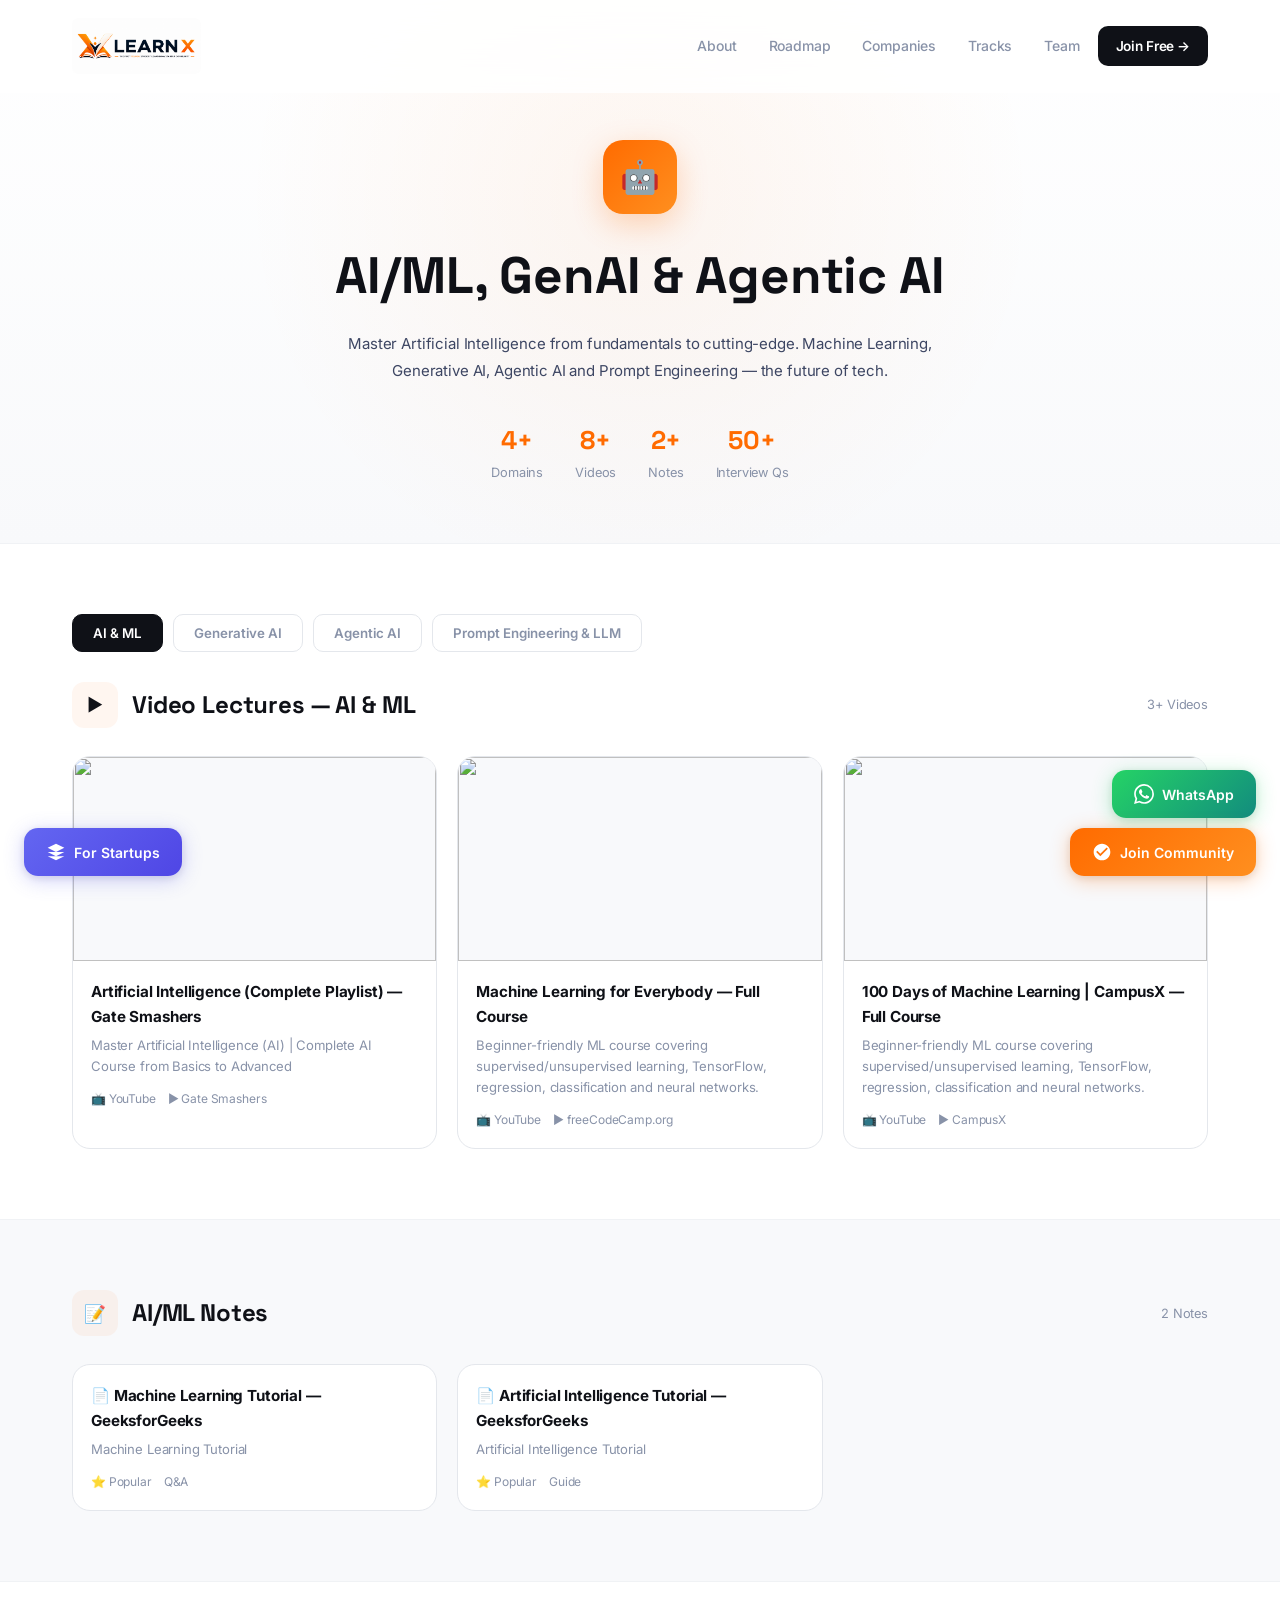
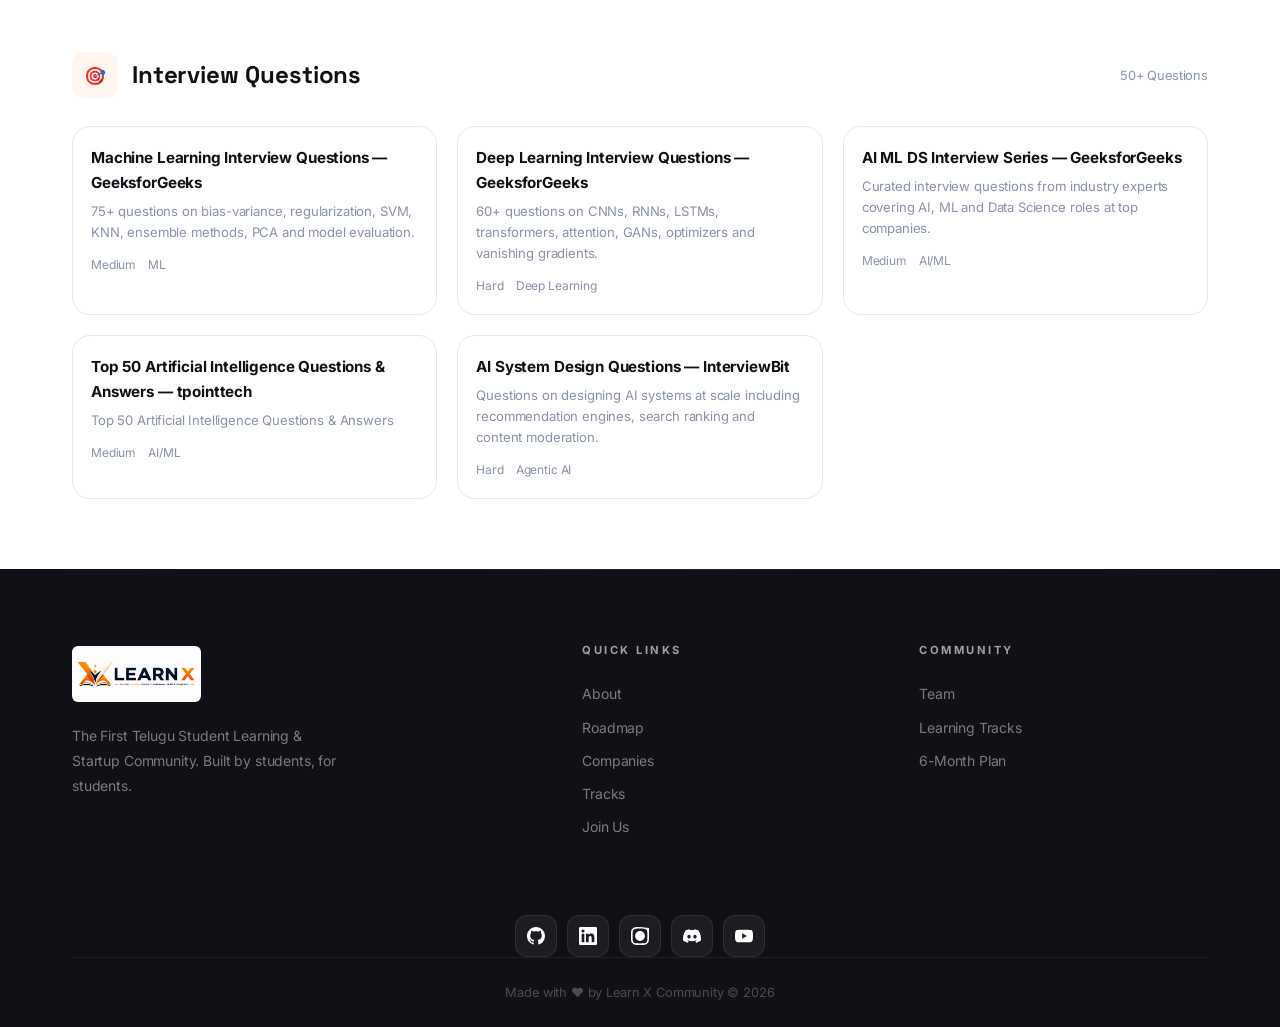
==== AI_ML_GenAI.html @ a205e66c "Initial Commit" ====
﻿<!DOCTYPE html>
<html lang="en">
<head>
<meta charset="UTF-8">
<meta name="viewport" content="width=device-width, initial-scale=1.0">
<title>AI/ML, GenAI & Agentic AI — Learn X Community</title>
<link rel="icon" type="image/png" href="images/LOGO_1.png">
<link rel="apple-touch-icon" href="images/LOGO_1.png">

<link rel="preconnect" href="https://fonts.googleapis.com">
<link rel="preconnect" href="https://fonts.gstatic.com" crossorigin>
<link href="https://fonts.googleapis.com/css2?family=Space+Grotesk:wght@400;500;600;700;800&family=Inter:wght@300;400;500;600;700;800&display=swap" rel="stylesheet">
<link rel="stylesheet" href="style.css">

<style>

.track-hero{
    padding:140px 32px 60px;
    text-align:center;
    position:relative;
    overflow:hidden;
    background:linear-gradient(180deg,var(--bg),var(--bg2));
}

.track-hero::before{
    content:'';
    position:absolute;
    top:-200px;
    left:50%;
    transform:translateX(-50%);
    width:800px;
    height:800px;
    background:radial-gradient(circle,rgba(255,107,0,.06),transparent 70%);
    border-radius:50%;
}

.track-hero-content{
    position:relative;
    z-index:2;
    max-width:850px;
    margin:auto;
}

.track-icon{
    width:74px;
    height:74px;
    border-radius:20px;
    display:grid;
    place-items:center;
    font-size:2rem;
    margin:auto;
    background:var(--g);
    box-shadow:0 10px 30px rgba(255,107,0,.25);
}

.track-hero h1{
    margin:20px 0 12px;
    font-size:clamp(2.2rem,4vw,3.2rem);
    font-family:'Space Grotesk',sans-serif;
    font-weight:800;
}

.track-hero p{
    color:var(--t2);
    max-width:620px;
    margin:auto;
    line-height:1.8;
}

.track-stats{
    display:flex;
    justify-content:center;
    flex-wrap:wrap;
    gap:32px;
    margin-top:35px;
}

.track-stat{text-align:center;}

.track-stat-num{
    font-size:1.6rem;
    font-weight:800;
    color:var(--p);
    font-family:'Space Grotesk';
}

.track-stat-label{
    font-size:.8rem;
    color:var(--t3);
}

.track-section{
    padding:70px 0;
    border-top:1px solid var(--brd2);
}

.track-section-alt{
    background:var(--bg2);
}

.track-section-header{
    display:flex;
    align-items:center;
    gap:14px;
    margin-bottom:28px;
}

.track-section-icon{
    width:46px;
    height:46px;
    display:grid;
    place-items:center;
    border-radius:12px;
    background:var(--pa);
    font-size:1.1rem;
}

.track-section-header h2{
    font-size:1.5rem;
    font-family:'Space Grotesk';
    font-weight:700;
}

.track-section-header span{
    margin-left:auto;
    color:var(--t3);
    font-size:.8rem;
}

.subtopic-tabs{
    display:flex;
    gap:10px;
    margin-bottom:30px;
    flex-wrap:wrap;
}

.subtopic-tab{
    padding:10px 20px;
    border-radius:10px;
    border:1px solid var(--brd);
    background:var(--bg);
    color:var(--t3);
    cursor:pointer;
    transition:.3s;
    font-weight:600;
}

.subtopic-tab:hover,
.subtopic-tab.active{
    background:var(--t);
    color:#fff;
    border-color:var(--t);
}

.video-grid,
.notes-list,
.interview-grid{
    display:grid;
    grid-template-columns:repeat(3,1fr);
    gap:20px;
}

.video-card{
    background:var(--bg);
    border:1px solid var(--brd);
    border-radius:18px;
    overflow:hidden;
    transition:.35s;
    text-decoration:none;
    color:inherit;
}

.video-card:hover{
    transform:translateY(-6px);
    box-shadow:var(--sh4);
    border-color:var(--pa2);
}

.video-thumb{
    aspect-ratio:16/9;
    overflow:hidden;
    background:var(--bg2);
}

.video-thumb img{
    width:100%;
    height:100%;
    object-fit:cover;
    transition:.35s;
}

.video-card:hover img{
    transform:scale(1.06);
}

.video-info{
    padding:18px;
}

.video-info h4{
    font-size:.95rem;
    margin-bottom:6px;
}

.video-info p{
    font-size:.82rem;
    color:var(--t3);
    line-height:1.6;
}

.video-meta{
    display:flex;
    gap:12px;
    margin-top:12px;
    font-size:.75rem;
    color:var(--t3);
}

@media(max-width:900px){

.video-grid,
.notes-list,
.interview-grid{
    grid-template-columns:repeat(2,1fr);
}

}

@media(max-width:600px){

.video-grid,
.notes-list,
.interview-grid{
    grid-template-columns:1fr;
}

.track-hero{
    padding:120px 20px 50px;
}

}

</style>

</head>

<body>

<nav class="nav" id="nav">

<div class="nav-inner">

<a href="index.html" class="logo">
<img src="images/Logo.png"
alt="Learn X Community"
style="height:56px;width:auto;max-width:200px;object-fit:contain;border-radius:6px">
</a>

<div class="nav-links" id="nl">
<a href="index.html#about">About</a>
<a href="index.html#roadmap">Roadmap</a>
<a href="index.html#companies">Companies</a>
<a href="index.html#tracks">Tracks</a>
<a href="index.html#team">Team</a>
<a href="index.html#join" class="cta">Join Free →</a>
</div>

<button class="nav-btn" id="nb">☰</button>

</div>

<div class="prog" id="prog"></div>

</nav>

<section class="track-hero">

<div class="track-hero-content">

<div class="track-icon">🤖</div>

<h1>AI/ML, GenAI & Agentic AI</h1>

<p>
Master Artificial Intelligence from fundamentals to cutting-edge.
Machine Learning, Generative AI, Agentic AI and Prompt Engineering —
the future of tech.
</p>

<div class="track-stats">

<div class="track-stat">
<div class="track-stat-num">4+</div>
<div class="track-stat-label">Domains</div>
</div>

<div class="track-stat">
<div class="track-stat-num">8+</div>
<div class="track-stat-label">Videos</div>
</div>

<div class="track-stat">
<div class="track-stat-num" id="notes-count">2+</div>
<div class="track-stat-label">Notes</div>
</div>

<div class="track-stat">
<div class="track-stat-num" id="interview-count">50+</div>
<div class="track-stat-label">Interview Qs</div>
</div>

</div>

</div>

</section>

<section class="track-section">

<div class="wrap">

<div class="subtopic-tabs">
<button class="subtopic-tab active" onclick="switchTab(this,'ml')">AI & ML</button>
<button class="subtopic-tab" onclick="switchTab(this,'genai')">Generative AI</button>
<button class="subtopic-tab" onclick="switchTab(this,'agentic')">Agentic AI</button>
<button class="subtopic-tab" onclick="switchTab(this,'prompt')">Prompt Engineering & LLM</button>
</div>

<!-- ML -->

<div id="ml" class="tab-content">

<div class="track-section-header">
<div class="track-section-icon">▶</div>
<h2>Video Lectures — AI & ML</h2>
<span>3+ Videos</span>
</div>

<div class="video-grid">

<a href="https://youtube.com/playlist?list=PLxCzCOWd7aiHGhOHV-nwb0HR5US5GFKFI&si=_7DGxoT1Xcc_cFgO"
target="_blank"
class="video-card">

<div class="video-thumb">
<img src="https://i.ytimg.com/vi/uB3i-qV6VdM/hqdefault.jpg?sqp=-oaymwEXCNACELwBSFryq4qpAwkIARUAAIhCGAE=&rs=AOn4CLCLN8GPAO-Ks0snXt6jCmTAeuDcIg">
</div>

<div class="video-info">
<h4>
Artificial Intelligence (Complete Playlist) — Gate Smashers</h4>
<p>Master Artificial Intelligence (AI) | Complete AI Course from Basics to Advanced</p>

<div class="video-meta">
<span>📺 YouTube</span>
<span>▶ Gate Smashers </span>
</div>

</div>

</a>

<a href="https://www.youtube.com/watch?v=i_LwzRVP7bg"
target="_blank"
class="video-card">

<div class="video-thumb">
<img src="https://i.ytimg.com/vi/i_LwzRVP7bg/maxresdefault.jpg">
</div>

<div class="video-info">
<h4>Machine Learning for Everybody — Full Course</h4>
<p>Beginner-friendly ML course covering supervised/unsupervised learning, TensorFlow, regression, classification and neural networks.</p>

<div class="video-meta">
<span>📺 YouTube</span>
<span>▶ freeCodeCamp.org</span>
</div>

</div>

</a>

<a href="https://youtube.com/playlist?list=PLKnIA16_Rmvbr7zKYQuBfsVkjoLcJgxHH&si=TGzPODFU7Ls_rVMY"
target="_blank"
class="video-card">

<div class="video-thumb">
<img src="https://i.ytimg.com/vi/ZftI2fEz0Fw/hqdefault.jpg?sqp=-oaymwEXCNACELwBSFryq4qpAwkIARUAAIhCGAE=&rs=AOn4CLBDpobQpV3MhuBNr68iMB1yaRrqIA">
</div>

<div class="video-info">
<h4>
100 Days of Machine Learning | CampusX — Full Course</h4>
<p>Beginner-friendly ML course covering supervised/unsupervised learning, TensorFlow, regression, classification and neural networks.</p>

<div class="video-meta">
<span>📺 YouTube</span>
<span>▶ CampusX</span>
</div>

</div>

</a>

</div>

</div>

<!-- GENAI -->

<div id="genai" class="tab-content" style="display:none;">

<div class="track-section-header">
<div class="track-section-icon">▶</div>
<h2>Video Lectures — Generative AI</h2>
<span>2 Videos</span>
</div>

<div class="video-grid">

<a href="https://www.youtube.com/watch?v=mEsleV16qdo"
target="_blank"
class="video-card">

<div class="video-thumb">
<img src="https://i.ytimg.com/vi/mEsleV16qdo/maxresdefault.jpg">
</div>

<div class="video-info">
<h4>Generative AI Full Course — Gemini, OpenAI, Llama, LangChain & More</h4>
<p>Comprehensive GenAI course covering LLMs, OpenAI API, RAG, vector databases, LangChain, Pinecone and fine-tuning.</p>

<div class="video-meta">
<span>📺 YouTube</span>
<span>▶ freeCodeCamp.org</span>
</div>

</div>

</a>


</div>

</div>

<!-- AGENTIC -->

<div id="agentic" class="tab-content" style="display:none;">

<div class="track-section-header">
<div class="track-section-icon">▶</div>
<h2>Video Lectures — Agentic AI</h2>
<span>2 Videos</span>
</div>

<div class="video-grid">

<a href="https://youtu.be/rV3HJ4LEZ7k?si=ST-64ha6sDfvLWaj"
target="_blank"
class="video-card">

<div class="video-thumb">
<img src="https://i.ytimg.com/vi/rV3HJ4LEZ7k/maxresdefault.jpg">
</div>

<div class="video-info">
<h4>
Complete Agentic AI Course In 10 Hours- Langchain, Langgraph, RAG,Vectorless RAG, Guardrails,Evals</h4>
<p>
Complete Agentic AI Course In 10 Hours- Langchain, Langgraph, RAG,Vectorless RAG, Guardrails,Evals</p>

<div class="video-meta">
<span>📺 YouTube</span>
<span>▶ Krish Naik
</span>
</div>

</div>

</a>


</div>

</div>

<!-- PROMPT -->

<div id="prompt" class="tab-content" style="display:none;">

<div class="track-section-header">
<div class="track-section-icon">▶</div>
<h2>Video Lectures — Prompt Engineering & LLM</h2>
<span>2 Videos</span>
</div>

<div class="video-grid">

<a href="https://youtu.be/YhRfgYH_AoU?si=lNWnS1tyqGS67P3z"
target="_blank"
class="video-card">

<div class="video-thumb">
<img src="https://i.ytimg.com/vi/YhRfgYH_AoU/maxresdefault.jpg">
</div>

<div class="video-info">
<h4>
Prompt Engineering Full Course | From Beginner to Pro</h4>
<p>Master zero-shot, few-shot, chain-of-thought, role prompting and advanced techniques for better LLM outputs.</p>

<div class="video-meta">
<span>📺 YouTube</span>
<span>▶ The iScale</span>
</div>

</div>

</a>

<a href="https://youtube.com/playlist?list=PLoROMvodv4rObv1FMizXqumgVVdzX4_05&si=8BjgD39izT2VTvPG"
class="video-card"
target="_blank">

<div class="video-thumb">
<img src="https://i.ytimg.com/vi/oyLUvz9nR6E/hqdefault.jpg?sqp=-oaymwEXCNACELwBSFryq4qpAwkIARUAAIhCGAE=&rs=AOn4CLARWx15BWKOt_yv3KWLrNXw3ZYlTg">
</div>

<div class="video-info">
<h4>Large Language Models (LLMs) —  Stanford Online</h4>
<p>Explore the cutting-edge realm of Large Language Models (LLMs) with this expertly curated YouTube playlist</p>

<div class="video-meta">
<span>📄 Guide</span>
<span> Stanford Online</span>
</div>

</div>

</a>

</div>

</div>

</div>

</section>

<!-- NOTES -->

<section class="track-section track-section-alt">

<div class="wrap">

<div class="track-section-header">
<div class="track-section-icon">📝</div>
<h2>AI/ML Notes</h2>
<span id="notes-count-header">2 Notes</span>
</div>

<div id="notes-ml" class="notes-tab-content">

<div class="notes-list">

<a href="https://www.geeksforgeeks.org/machine-learning/machine-learning/"
class="video-card"
target="_blank">

<div class="video-info">

<h4>📄 Machine Learning Tutorial — GeeksforGeeks</h4>

<p>
Machine Learning Tutorial
</p>

<div class="video-meta">
<span>⭐ Popular</span>
<span>Q&A</span>
</div>

</div>

</a>

<a href="https://www.geeksforgeeks.org/artificial-intelligence/artificial-intelligence/"
class="video-card"
target="_blank">

<div class="video-info">

<h4>📄 Artificial Intelligence Tutorial — GeeksforGeeks</h4>

<p>
Artificial Intelligence Tutorial
</p>

<div class="video-meta">
<span>⭐ Popular</span>
<span>Guide</span>
</div>

</div>

</a>

</div>

</div>

<div id="notes-genai" class="notes-tab-content" style="display:none;">

<div class="notes-list">

<a href="https://www.geeksforgeeks.org/artificial-intelligence/generative-ai-interview-question-with-answer/"
class="video-card"
target="_blank">

<div class="video-info">

<h4>📄 Generative AI & LLM Interview Questions — GeeksforGeeks</h4>

<p>
45+ questions covering transformers, RAG, embeddings, fine-tuning, LoRA, RLHF, hallucinations and prompt injection.
</p>

<div class="video-meta">
<span>⭐ Popular</span>
<span>Q&A</span>
</div>

</div>

</a>

<a href="https://www.geeksforgeeks.org/artificial-intelligence/generative-ai-tutorial/"
class="video-card"
target="_blank">

<div class="video-info">

<h4>📄 Generative AI Tutorial — GeeksforGeeks</h4>

<p>
Deep dive into BERT, GPT, attention mechanisms, tokenization, embeddings and positional encoding.
</p>

<div class="video-meta">
<span>⭐ Popular</span>
<span>Tutorial</span>
</div>

</div>

</a>

</div>

</div>

<div id="notes-agentic" class="notes-tab-content" style="display:none;">

<div class="notes-list">

<a href="https://www.geeksforgeeks.org/artificial-intelligence/agentic-ai-architecture/"
class="video-card"
target="_blank">

<div class="video-info">

<h4>📄 Agentic AI Architecture — GeeksforGeeks</h4>

<p>
Complete guide covering agent types, perception-action loops, planning, memory, tool use and multi-agent systems.
</p>

<div class="video-meta">
<span>⭐ Popular</span>
<span>Guide</span>
</div>

</div>

</a>

<a href="https://www.geeksforgeeks.org/artificial-intelligence/agentic-ai-tutorial/"
class="video-card"
target="_blank">

<div class="video-info">

<h4>📄 Agentic AI Tutorial — GeeksforGeeks</h4>

<p>
Clear comparison of traditional AI, generative models and autonomous agent systems with real-world examples.
</p>

<div class="video-meta">
<span>⭐ Popular</span>
<span>Guide</span>
</div>

</div>

</a>

</div>

</div>

<div id="notes-prompt" class="notes-tab-content" style="display:none;">

<div class="notes-list">

<a href="https://www.geeksforgeeks.org/artificial-intelligence/ai-prompt-engineering/"
class="video-card"
target="_blank">

<div class="video-info">

<h4>📄 Prompt Engineering Techniques — GeeksforGeeks</h4>

<p>
Comprehensive reference: zero-shot, few-shot, chain-of-thought, ReAct, self-consistency and structured prompting.
</p>

<div class="video-meta">
<span>⭐ Popular</span>
<span>Guide</span>
</div>

</div>

</a>

<a href="https://www.geeksforgeeks.org/blogs/what-is-prompt-engineering-the-ai-revolution/"
class="video-card"
target="_blank">

<div class="video-info">

<h4>📄 What is Prompt Engineering - Meaning, Working, Techniques — GeeksforGeeks</h4>

<p>
What is Prompt Engineering - Meaning, Working, Techniques
</p>

<div class="video-meta">
<span>⭐ Popular</span>
<span>Guide</span>
</div>

</div>

</a>

<a href="https://www.geeksforgeeks.org/deep-learning/large-language-model-llm-tutorial/"
class="video-card"
target="_blank">

<div class="video-info">

<h4>📄 Large Language Model (LLM) Tutorial — GeeksforGeeks</h4>

<p>
Large Language Model (LLM) Tutorial
</p>

<div class="video-meta">
<span>⭐ Popular</span>
<span>Guide</span>
</div>

</div>

</a>

<a href="https://www.geeksforgeeks.org/artificial-intelligence/large-language-model-llm/"
class="video-card"
target="_blank">

<div class="video-info">

<h4>📄 Large Language Model (LLM) — GeeksforGeeks</h4>

<p>
Large Language Model (LLM)
</p>

<div class="video-meta">
<span>⭐ Popular</span>
<span>Guide</span>
</div>

</div>

</a>


</div>

</div>

</div>

</section>

<!-- INTERVIEW QUESTIONS -->

<section class="track-section">

<div class="wrap">

<div class="track-section-header">

<div class="track-section-icon">🎯</div>

<h2>Interview Questions</h2>

<span id="interview-count-header">50+ Questions</span>

</div>

<div id="interview-ml" class="interview-tab-content">

<div class="interview-grid">

<a href="https://www.geeksforgeeks.org/machine-learning/machine-learning-interview-questions/"
class="video-card"
target="_blank">

<div class="video-info">

<h4>Machine Learning Interview Questions — GeeksforGeeks</h4>

<p>
75+ questions on bias-variance, regularization, SVM, KNN, ensemble methods, PCA and model evaluation.
</p>

<div class="video-meta">
<span>Medium</span>
<span>ML</span>
</div>

</div>

</a>

<a href="https://www.geeksforgeeks.org/deep-learning/deep-learning-interview-questions/"
class="video-card"
target="_blank">

<div class="video-info">

<h4>Deep Learning Interview Questions — GeeksforGeeks</h4>

<p>
60+ questions on CNNs, RNNs, LSTMs, transformers, attention, GANs, optimizers and vanishing gradients.
</p>

<div class="video-meta">
<span>Hard</span>
<span>Deep Learning</span>
</div>

</div>

</a>

<a href="https://www.geeksforgeeks.org/interview-experiences/ai-ml-ds-interview/"
class="video-card"
target="_blank">

<div class="video-info">

<h4>AI ML DS Interview Series — GeeksforGeeks</h4>

<p>
Curated interview questions from industry experts covering AI, ML and Data Science roles at top companies.
</p>

<div class="video-meta">
<span>Medium</span>
<span>AI/ML</span>
</div>

</div>

</a>

<a href="https://www.tpointtech.com/artificial-intelligence-interview-questions"
class="video-card"
target="_blank">

<div class="video-info">

<h4>Top 50 Artificial Intelligence Questions & Answers — tpointtech</h4>

<p>
Top 50 Artificial Intelligence Questions & Answers
</p>

<div class="video-meta">
<span>Medium</span>
<span>AI/ML</span>
</div>

</div>

</a>

<a href="https://www.interviewbit.com/artificial-intelligence-interview-questions/"
class="video-card"
target="_blank">

<div class="video-info">

<h4>AI System Design Questions — InterviewBit</h4>

<p>
Questions on designing AI systems at scale including recommendation engines, search ranking and content moderation.
</p>

<div class="video-meta">
<span>Hard</span>
<span>Agentic AI</span>
</div>

</div>

</a>

</div>

</div>

<div id="interview-genai" class="interview-tab-content" style="display:none;">

<div class="interview-grid">

<a href="https://www.geeksforgeeks.org/artificial-intelligence/generative-ai-interview-question-with-answer/"
class="video-card"
target="_blank">

<div class="video-info">

<h4>Generative AI & LLM Interview Questions — GeeksforGeeks</h4>

<p>
45+ questions on transformers, RAG, embeddings, LoRA, RLHF, prompt injection and LLM evaluation.
</p>

<div class="video-meta">
<span>Hard</span>
<span>GenAI</span>
</div>

</div>

</a>

<a href="https://www.geeksforgeeks.org/artificial-intelligence/artificial-intelligenceai-interview-questions-and-answers/"
class="video-card"
target="_blank">

<div class="video-info">

<h4>Artificial Intelligence Interview Questions — GeeksforGeeks</h4>

<p>
50+ questions on search algorithms, knowledge representation, reasoning, planning and reinforcement learning.
</p>

<div class="video-meta">
<span>Medium</span>
<span>AI</span>
</div>

</div>

</a>

<a href="https://www.interviewbit.com/artificial-intelligence-interview-questions/"
class="video-card"
target="_blank">

<div class="video-info">

<h4>AI Interview Questions — InterviewBit</h4>

<p>
Frequently asked AI interview questions with answers covering ML, NLP, computer vision and robotics.
</p>

<div class="video-meta">
<span>Medium</span>
<span>AI</span>
</div>

</div>

</a>

</div>

</div>

<div id="interview-agentic" class="interview-tab-content" style="display:none;">

<div class="interview-grid">

<a href="https://www.geeksforgeeks.org/artificial-intelligence/top-agentic-ai-interview-questions-and-answers/"
class="video-card"
target="_blank">

<div class="video-info">

<h4>Top Agentic AI Interview Questions and Answers — GeeksforGeeks</h4>

<p>
Understand the distinctions between traditional AI, generative models and autonomous agent architectures.
</p>

<div class="video-meta">
<span>Easy</span>
<span>Agentic AI</span>
</div>

</div>

</a>

<a href="https://www.analyticsvidhya.com/blog/2026/02/agentic-ai-interview-questions-and-answers/"
class="video-card"
target="_blank">

<div class="video-info">

<h4>30 Agentic AI Interview Questions and Answers: From Beginner to Advanced - analyticsvidhya</h4>

<p>
30 Agentic AI Interview Questions and Answers: From Beginner to Advanced
</p>

<div class="video-meta">
<span>Hard</span>
<span>Agentic AI</span>
</div>

</div>

</a>

</div>

</div>

<div id="interview-prompt" class="interview-tab-content" style="display:none;">

<div class="interview-grid">

<a href="https://www.foundit.in/career-advice/prompt-engineering-interview-questions-answers/"
class="video-card"
target="_blank">

<div class="video-info">

<h4>30+ Prompt Engineering Interview Questions and Answers for Job Preparation - foundit</h4>

<p>
30+ Prompt Engineering Interview Questions and Answers for Job Preparation
</p>

<div class="video-meta">
<span>Easy</span>
<span>Prompt</span>
</div>

</div>

</a>

<a href="https://www.interviewbit.com/llm-interview-questions-answers/"
class="video-card"
target="_blank">

<div class="video-info">

<h4>LLM Interview Questions and Answers (2026) | Large Language Models - Interviewbit</h4>

<p>
Learn why LLMs produce false outputs and practical techniques: RAG, grounding, verification and guardrails.
</p>

<div class="video-meta">
<span>Medium</span>
<span>Prompt</span>
</div>

</div>

</a>

<a href="https://www.geeksforgeeks.org/artificial-intelligence/generative-ai-interview-question-with-answer/"
class="video-card"
target="_blank">

<div class="video-info">

<h4>GenAI Prompting Questions — GeeksforGeeks</h4>

<p>
Interview questions on prompt injection, context windows, token limits, structured outputs and evaluation metrics.
</p>

<div class="video-meta">
<span>Medium</span>
<span>Prompt</span>
</div>

</div>

</a>

</div>

</div>

</div>

</section>

<script>

function switchTab(button, id){

    document.querySelectorAll(".subtopic-tab").forEach(tab=>{
        tab.classList.remove("active");
    });

    button.classList.add("active");

    document.querySelectorAll(".tab-content").forEach(content=>{
        content.style.display="none";
    });

    document.getElementById(id).style.display="block";

    document.querySelectorAll(".notes-tab-content").forEach(c=>{
        c.style.display="none";
    });

    var nc=document.getElementById("notes-"+id);
    if(nc) nc.style.display="block";

    document.querySelectorAll(".interview-tab-content").forEach(c=>{
        c.style.display="none";
    });

    var iv=document.getElementById("interview-"+id);
    if(iv) iv.style.display="block";

    var noteCounts={ml:"2+",genai:"2+",agentic:"2+",prompt:"2+"};
    var noteEl=document.getElementById("notes-count");
    if(noteEl && noteCounts[id]) noteEl.textContent=noteCounts[id];
    var noteHeader=document.getElementById("notes-count-header");
    if(noteHeader && noteCounts[id]) noteHeader.textContent=noteCounts[id];

    var ivCounts={ml:"50+",genai:"50+",agentic:"50+",prompt:"50+"};
    var ivEl=document.getElementById("interview-count");
    if(ivEl && ivCounts[id]) ivEl.textContent=ivCounts[id];
    var ivHeader=document.getElementById("interview-count-header");
    if(ivHeader && ivCounts[id]) ivHeader.textContent=ivCounts[id];

}

document.querySelectorAll(".video-card").forEach(card=>{
    card.addEventListener("mouseenter",()=>{
        card.style.transition=".35s ease";
    });
});

</script>

<footer class="ft">
<div class="wrap">
<div class="fg2">
<div class="fb">
<a href="index.html" class="logo"><img src="images/Logo.png" alt="Learn X Community" style="height:56px;width:auto;max-width:200px;object-fit:contain;border-radius:6px"></a>
<p>The First Telugu Student Learning & Startup Community. Built by students, for students.</p>
</div>
<div class="fl">
<h4>Quick Links</h4>
<a href="index.html#about">About</a>
<a href="index.html#roadmap">Roadmap</a>
<a href="index.html#companies">Companies</a>
<a href="index.html#tracks">Tracks</a>
<a href="index.html#join">Join Us</a>
</div>
<div class="fl">
<h4>Community</h4>
<a href="index.html#team">Team</a>
<a href="index.html#tracks">Learning Tracks</a>
<a href="index.html#roadmap">6-Month Plan</a>
</div>
</div>
<div class="fss">
<a href="#" aria-label="GitHub"><svg viewBox="0 0 24 24"><path d="M12 0C5.37 0 0 5.37 0 12c0 5.31 3.435 9.795 8.205 11.385.6.105.825-.255.825-.57 0-.285-.015-1.23-.015-2.235-3.015.555-3.795-.735-4.035-1.41-.135-.345-.72-1.41-1.23-1.695-.42-.225-1.02-.78-.015-.795.945-.015 1.62.87 1.845 1.23 1.08 1.815 2.805 1.305 3.495.99.105-.78.42-1.305.765-1.605-2.67-.3-5.46-1.335-5.46-5.925 0-1.305.465-2.385 1.23-3.225-.12-.3-.54-1.53.12-3.18 0 0 1.005-.315 3.3 1.23.96-.27 1.98-.405 3-.405s2.04.135 3 .405c2.295-1.56 3.3-1.23 3.3-1.23.66 1.65.24 2.88.12 3.18.765.84 1.23 1.905 1.23 3.225 0 4.605-2.805 5.625-5.475 5.925.435.375.81 1.095.81 2.22 0 1.605-.015 2.895-.015 3.3 0 .315.225.69.825.57A12.02 12.02 0 0024 12c0-6.63-5.37-12-12-12z"/></svg></a>
<a href="#" aria-label="LinkedIn"><svg viewBox="0 0 24 24"><path d="M20.447 20.452h-3.554v-5.569c0-1.328-.027-3.037-1.852-3.037-1.853 0-2.136 1.445-2.136 2.939v5.667H9.351V9h3.414v1.561h.046c.477-.9 1.637-1.85 3.37-1.85 3.601 0 4.267 2.37 4.267 5.455v6.286zM5.337 7.433a2.062 2.062 0 01-2.063-2.065 2.064 2.064 0 112.063 2.065zm1.782 13.019H3.555V9h3.564v11.452zM22.225 0H1.771C.792 0 0 .774 0 1.729v20.542C0 23.227.792 24 1.771 24h20.451C23.2 24 24 23.227 24 22.271V1.729C24 .774 23.2 0 22.222 0h.003z"/></svg></a>
<a href="#" aria-label="Instagram"><svg viewBox="0 0 24 24"><path d="M12 2.163c3.204 0 3.584.012 4.85.07 3.252.148 4.771 1.691 4.919 4.919.058 1.265.069 1.645.069 4.849 0 3.205-.012 3.584-.069 4.849-.149 3.225-1.664 4.771-4.919 4.919-1.266.058-1.644.07-4.85.07-3.204 0-3.584-.012-4.849-.07-3.26-.149-4.771-1.699-4.919-4.92-.058-1.265-.07-1.644-.07-4.849 0-3.204.013-3.583.07-4.849.149-3.227 1.664-4.771 4.919-4.919 1.266-.057 1.645-.069 4.849-.069zM12 0C8.741 0 8.333.014 7.053.072 2.695.272.273 2.69.073 7.052.014 8.333 0 8.741 0 12c0 3.259.014 3.668.072 4.948.2 4.358 2.618 6.78 6.98 6.98C8.333 23.986 8.741 24 12 24c3.259 0 3.668-.014 4.948-.072 4.354-.2 6.782-2.618 6.979-6.98.059-1.28.073-1.689.073-4.849 0-3.204-.013-3.583-.07-4.849.149-3.227 1.664-4.771 4.919-4.919 1.266-.057 1.645-.069 4.849-.069zM12 18.505a6.505 6.505 0 110-13.01 6.505 6.505 0 010 13.01z"/></svg></a>
<a href="#" aria-label="Discord"><svg viewBox="0 0 24 24"><path d="M20.317 4.37a19.791 19.791 0 00-4.885-1.515.074.074 0 00-.079.037c-.21.375-.444.864-.608 1.25a18.27 18.27 0 00-5.487 0 12.64 12.64 0 00-.617-1.25.077.077 0 00-.079-.037A19.736 19.736 0 003.677 4.37a.07.07 0 00-.032.027C.533 9.046-.32 13.58.099 18.057a.082.082 0 00.031.057 19.9 19.9 0 005.993 3.03.078.078 0 00.084-.028c.462-.63.874-1.295 1.226-1.994a.076.076 0 00-.041-.106 13.107 13.107 0 01-1.872-.892.077.077 0 01-.008-.128 10.2 10.2 0 00.372-.292.074.074 0 01.077-.01c3.928 1.793 8.18 1.793 12.062 0a.074.074 0 01.078.01c.12.098.246.198.373.292a.077.077 0 01-.006.127 12.299 12.299 0 01-1.873.892.077.077 0 00-.041.107c.36.698.772 1.362 1.225 1.993a.076.076 0 00.084.028 19.839 19.839 0 006.002-3.03.077.077 0 00.032-.054c.5-5.177-.838-9.674-3.549-13.66a.061.061 0 00-.031-.03zM8.02 15.33c-1.183 0-2.157-1.085-2.157-2.419 0-1.333.956-2.419 2.157-2.419 1.21 0 2.176 1.096 2.157 2.42 0 1.333-.956 2.418-2.157 2.418zm7.975 0c-1.183 0-2.157-1.085-2.157-2.419 0-1.333.955-2.419 2.157-2.419 1.21 0 2.176 1.096 2.157 2.42 0 1.333-.946 2.418-2.157 2.418z"/></svg></a>
<a href="#" aria-label="YouTube"><svg viewBox="0 0 24 24"><path d="M23.498 6.186a3.016 3.016 0 00-2.122-2.136C19.505 3.545 12 3.545 12 3.545s-7.505 0-9.377.505A3.017 3.017 0 00.502 6.186C0 8.07 0 12 0 12s0 3.93.502 5.814a3.016 3.016 0 002.122 2.136c1.871.505 9.376.505 9.376.505s7.505 0 9.377-.505a3.015 3.015 0 002.122-2.136C24 15.93 24 12 24 12s0-3.93-.502-5.814zM9.545 15.568V8.432L15.818 12l-6.273 3.568z"/></svg></a>
</div>
<div class="fbot"><p>Made with ❤️ by Learn X Community © 2026</p></div>
</div>
</footer>

<div class="fcta fcta-left">
<button class="fcta-btn fcta-startup" id="fctaStartup">
<svg viewBox="0 0 24 24"><path d="M12 2L2 7l10 5 10-5-10-5zM2 17l10 5 10-5M2 12l10 5 10-5"/></svg>
For Startups
<span class="fcta-tooltip">Apply for Startup Program</span>
</button>
</div>
<div class="fcta">
<button class="fcta-btn fcta-wa" id="fctaWa">
<svg viewBox="0 0 24 24"><path d="M17.472 14.382c-.297-.149-1.758-.867-2.03-.967-.273-.099-.471-.148-.67.15-.197.297-.767.966-.94 1.164-.173.199-.347.223-.644.075-.297-.15-1.255-.463-2.39-1.475-.883-.788-1.48-1.761-1.653-2.059-.173-.297-.018-.458.13-.606.134-.133.298-.347.446-.52.149-.174.198-.298.298-.497.099-.198.05-.371-.025-.52-.075-.149-.669-1.612-.916-2.207-.242-.579-.487-.5-.669-.51-.173-.008-.371-.01-.57-.01-.198 0-.52.074-.792.372-.272.297-1.04 1.016-1.04 2.479 0 1.462 1.065 2.875 1.213 3.074.149.198 2.096 3.2 5.077 4.487.709.306 1.262.489 1.694.625.712.227 1.36.195 1.871.118.571-.085 1.758-.719 2.006-1.413.248-.694.248-1.289.173-1.413-.074-.124-.272-.198-.57-.347m-5.421 7.403h-.004a9.87 9.87 0 01-5.031-1.378l-.361-.214-3.741.982.998-3.648-.235-.374a9.86 9.86 0 01-1.51-5.26c.001-5.45 4.436-9.884 9.888-9.884 2.64 0 5.122 1.03 6.988 2.898a9.825 9.825 0 012.893 6.994c-.003 5.45-4.437 9.884-9.885 9.884m8.413-18.297A11.815 11.815 0 0012.05 0C5.495 0 .16 5.335.157 11.892c0 2.096.547 4.142 1.588 5.945L.057 24l6.305-1.654a11.882 11.882 0 005.683 1.448h.005c6.554 0 11.89-5.335 11.893-11.893a11.821 11.821 0 00-3.48-8.413z"/></svg>
WhatsApp
<span class="fcta-tooltip">Join our WhatsApp Community</span>
</button>
<button class="fcta-btn" id="fctaJoin">
<svg viewBox="0 0 24 24"><path d="M12 2C6.48 2 2 6.48 2 12s4.48 10 10 10 10-4.48 10-10S17.52 2 12 2zm-2 15l-5-5 1.41-1.41L10 14.17l7.59-7.59L19 8l-9 9z"/></svg>
Join Community
</button>
</div>


<!-- ═══ POPUP — JOIN ═══ -->
<div class="popup-overlay" id="popupOverlay">
<div class="popup">
<button class="popup-close" id="popupClose">
<svg viewBox="0 0 24 24" fill="none" stroke="currentColor" stroke-width="2.5" stroke-linecap="round"><line x1="18" y1="6" x2="6" y2="18"/><line x1="6" y1="6" x2="18" y2="18"/></svg>
</button>
<form id="popupForm">
<h2>Join Learn X</h2>
<p>Become a founding member today</p>
<div class="fg"><input type="text" id="name" placeholder="Full Name *" required><div class="err-msg">Please enter your name</div></div>
<div class="fg"><input type="email" id="email" placeholder="Email *" required><div class="err-msg">Please enter a valid email</div></div>
<div class="fg"><input type="tel" id="phone" placeholder="Phone Number *" required><div class="err-msg">Please enter a valid 10-digit phone</div></div>
<div class="fg"><input type="text" id="college" placeholder="College"></div>
<div class="fg"><textarea id="goal" placeholder="Your Career Goal"></textarea></div>
<button type="submit" class="popup-submit">Submit Application →</button>
</form>
<div class="popup-success" id="popupSuccess">
<div class="check">✓</div>
<h3>Welcome to Learn X!</h3>
<p>We'll reach out within 24 hours. Time to learn & grow! 🚀</p>
</div>
</div>
</div>

<!-- ═══ POPUP — STARTUP ═══ -->
<div class="popup-overlay" id="startupOverlay">
<div class="popup">
<button class="popup-close" id="startupClose">
<svg viewBox="0 0 24 24" fill="none" stroke="currentColor" stroke-width="2.5" stroke-linecap="round"><line x1="18" y1="6" x2="6" y2="18"/><line x1="6" y1="6" x2="18" y2="18"/></svg>
</button>
<form id="startupFrm">
<h2>Startup Track</h2>
<p>Bring your ideas to life with us</p>
<div class="fg"><input type="text" id="startupName" placeholder="Full Name *" required><div class="err-msg">Please enter your name</div></div>
<div class="fg"><input type="email" id="startupEmail" placeholder="Email *" required><div class="err-msg">Please enter a valid email</div></div>
<div class="fg"><input type="tel" id="startupPhone" placeholder="Phone Number *" required><div class="err-msg">Please enter a valid 10-digit phone</div></div>
<div class="fg"><textarea id="startupIdea" placeholder="Your Startup Idea *" required></textarea><div class="err-msg">Please share your idea</div></div>
<button type="submit" class="popup-submit">Submit Idea →</button>
</form>
<div class="popup-success" id="startupSuccess">
<div class="check">✓</div>
<h3>Idea Submitted!</h3>
<p>We'll review and get back to you soon. Start building! 🚀</p>
</div>
</div>
</div>
<script src="script.js"></script>
</body>
</html>
---- style.css ----
:root{
  --p:#FF6B00;
  --p2:#FF8F1F;
  --pd:#E55A00;
  --pa:rgba(255,107,0,.06);
  --pa2:rgba(255,107,0,.1);
  --g:linear-gradient(135deg,#FF6B00 0%,#FF8F1F 100%);
  --g2:linear-gradient(135deg,#FF8F1F 0%,#FFB347 100%);
  --bg:#fff;
  --bg2:#F8F9FB;
  --bg3:#F0F2F5;
  --t:#0F1117;
  --t2:#3D4663;
  --t3:#8892A8;
  --brd:#E4E7EC;
  --brd2:#F0F2F5;
  --r:14px;
  --r2:20px;
  --r3:28px;
  --sh:0 1px 2px rgba(15,17,23,.04),0 4px 12px rgba(15,17,23,.04);
  --sh2:0 2px 8px rgba(15,17,23,.06),0 12px 32px rgba(15,17,23,.06);
  --sh3:0 4px 16px rgba(255,107,0,.2),0 8px 32px rgba(255,107,0,.12);
  --sh4:0 8px 32px rgba(15,17,23,.08),0 24px 64px rgba(15,17,23,.08);
  --e:cubic-bezier(.4,0,.2,1);
  --e2:cubic-bezier(.16,1,.3,1)
}

*,*::before,*::after{margin:0;padding:0;box-sizing:border-box}
html{scroll-behavior:smooth;-webkit-font-smoothing:antialiased;-moz-osx-font-smoothing:grayscale}
body{font-family:'Inter',-apple-system,BlinkMacSystemFont,sans-serif;background:var(--bg);color:var(--t);overflow-x:hidden;line-height:1.65;font-size:15px;letter-spacing:-.01em}
a{text-decoration:none;color:inherit}
img{max-width:100%;display:block}
button{cursor:pointer;border:none;background:none;font-family:inherit}
ul{list-style:none}
::selection{background:var(--p);color:#fff}

/* ── LOADER ── */
.loader{position:fixed;inset:0;z-index:99999;background:var(--bg);display:grid;place-items:center;transition:opacity .5s,visibility .5s}
.loader.hidden{opacity:0;visibility:hidden}
.ldr{width:40px;height:40px;border:3px solid var(--brd);border-top-color:var(--p);border-radius:50%;animation:sp .6s linear infinite}
@keyframes sp{to{transform:rotate(360deg)}}

/* ── NAV ── */
.nav{position:fixed;top:0;left:0;right:0;z-index:900;padding:18px 0;transition:all .35s var(--e2);background:rgba(255,255,255,.85);backdrop-filter:blur(20px) saturate(180%);-webkit-backdrop-filter:blur(20px) saturate(180%);border-bottom:1px solid transparent}
.nav.scrolled{padding:12px 0;background:rgba(255,255,255,.92);border-bottom-color:var(--brd2);box-shadow:0 1px 0 rgba(0,0,0,.02),0 4px 20px rgba(0,0,0,.03)}
.nav-inner{max-width:1200px;margin:0 auto;padding:0 32px;display:flex;align-items:center;justify-content:space-between}
.logo{font-family:'Space Grotesk',sans-serif;font-size:1.35rem;font-weight:700;display:flex;align-items:center;gap:10px;line-height:1;letter-spacing:-.5px}
.logo img{flex-shrink:0}
.logo-m{width:32px;height:32px;background:var(--g);border-radius:9px;display:grid;place-items:center;color:#fff;font-size:.65rem;font-weight:800;box-shadow:0 2px 8px rgba(255,107,0,.25)}
.logo em{font-style:normal;color:var(--p)}
.nav-links{display:flex;align-items:center;gap:4px}
.nav-links a{font-size:.875rem;font-weight:500;padding:8px 14px;border-radius:10px;color:var(--t3);transition:all .25s var(--e)}
.nav-links a:hover{color:var(--t);background:var(--bg2)}
.cta{background:var(--t)!important;color:#fff!important;padding:9px 18px!important;font-weight:600!important;font-size:.85rem!important;border-radius:10px!important;transition:all .25s var(--e)!important}
.cta:hover{background:var(--p)!important;box-shadow:0 4px 16px rgba(255,107,0,.25)!important;transform:translateY(-1px)!important}
.nav-btn{display:none;font-size:1.3rem;color:var(--t);padding:8px;border-radius:10px;transition:background .2s}
.nav-btn:hover{background:var(--bg2)}
.prog{position:absolute;bottom:0;left:0;height:2px;background:var(--g);width:0;transition:width .1s linear}

/* ── SECTIONS ── */
.sec{padding:72px 0}
.sec-alt{background:var(--bg2)}
.wrap{max-width:1200px;margin:0 auto;padding:0 32px}
.sh{text-align:center;margin-bottom:40px}
.sl{display:inline-flex;align-items:center;gap:6px;font-size:.7rem;font-weight:700;text-transform:uppercase;letter-spacing:3px;color:var(--p);margin-bottom:14px;padding:5px 12px;background:var(--pa);border-radius:100px;border:1px solid var(--pa2)}
.st{font-family:'Space Grotesk',sans-serif;font-size:clamp(1.8rem,3.5vw,2.5rem);font-weight:800;letter-spacing:-1.5px;margin-bottom:14px;line-height:1.15}
.sd{font-size:1rem;color:var(--t2);max-width:520px;margin:0 auto;line-height:1.75}

/* ── REVEAL ── */
.rv{opacity:0;transform:translateY(16px);transition:opacity .4s var(--e2),transform .4s var(--e2)}
.rv.vis{opacity:1;transform:translateY(0)}

/* ═══════════════════════════════════════
   HERO
   ═══════════════════════════════════════ */
.hero{min-height:auto;display:flex;align-items:center;justify-content:center;text-align:center;padding:140px 32px 80px;position:relative;overflow:hidden}
.hero::before{content:'';position:absolute;top:-400px;left:50%;transform:translateX(-50%);width:1000px;height:1000px;background:radial-gradient(circle,rgba(255,107,0,.06) 0%,rgba(255,107,0,.02) 40%,transparent 70%);border-radius:50%;pointer-events:none}
.hero::after{content:'';position:absolute;bottom:-200px;right:-200px;width:600px;height:600px;background:radial-gradient(circle,rgba(255,107,0,.03) 0%,transparent 60%);border-radius:50%;pointer-events:none}
.hero-content{position:relative;z-index:2;max-width:780px}
.hero-badge{display:inline-flex;align-items:center;gap:8px;background:linear-gradient(135deg,rgba(255,107,0,.08),rgba(255,141,31,.12));border:1px solid rgba(255,107,0,.12);color:var(--p);padding:8px 16px;border-radius:100px;font-size:.8rem;font-weight:600;margin-bottom:28px;opacity:0;animation:uh .5s .1s both;backdrop-filter:blur(8px)}
.hero-badge::before{content:'';width:8px;height:8px;background:var(--p);border-radius:50%;animation:ph 2s infinite}
@keyframes ph{0%,100%{box-shadow:0 0 0 0 rgba(255,107,0,.5)}50%{box-shadow:0 0 0 6px rgba(255,107,0,0)}}
.hero h1{font-family:'Space Grotesk',sans-serif;font-size:clamp(2.8rem,6vw,4.5rem);font-weight:800;line-height:1.05;letter-spacing:-3px;margin-bottom:24px;opacity:0;animation:uh .5s .25s both}
.hero h1 em{font-style:normal;background:var(--g);-webkit-background-clip:text;-webkit-text-fill-color:transparent;background-clip:text}
.hero p{font-size:1.1rem;color:var(--t2);max-width:580px;margin:0 auto 36px;line-height:1.8;opacity:0;animation:uh .5s .4s both}
.hero-actions{display:flex;gap:12px;justify-content:center;opacity:0;animation:uh .5s .55s both}
.btn{display:inline-flex;align-items:center;gap:8px;padding:14px 28px;border-radius:12px;font-weight:600;font-size:.925rem;transition:all .3s var(--e);white-space:nowrap}
.btn-p{background:var(--g);color:#fff;box-shadow:0 4px 20px rgba(255,107,0,.25)}
.btn-p:hover{transform:translateY(-2px);box-shadow:0 8px 32px rgba(255,107,0,.35)}
.btn-g{background:var(--bg);color:var(--t);border:1.5px solid var(--brd);box-shadow:var(--sh)}
.btn-g:hover{border-color:var(--p);color:var(--p);box-shadow:var(--sh2);transform:translateY(-1px)}
@keyframes uh{from{opacity:0;transform:translateY(16px)}to{opacity:1;transform:translateY(0)}}

/* ── STATS BAR ── */
.sb{padding:48px 0;background:linear-gradient(180deg,var(--bg) 0%,var(--bg2) 100%);border-top:1px solid var(--brd2);border-bottom:1px solid var(--brd2)}
.sg{display:grid;grid-template-columns:repeat(5,1fr);gap:16px}
.sbx{text-align:center;padding:28px 16px;background:var(--bg);border-radius:var(--r2);border:1px solid var(--brd);transition:all .4s var(--e2);position:relative;overflow:hidden}
.sbx::before{content:'';position:absolute;inset:0;background:linear-gradient(135deg,rgba(255,107,0,.03) 0%,transparent 50%);opacity:0;transition:opacity .3s}
.sbx:hover{transform:translateY(-4px);box-shadow:var(--sh4);border-color:var(--pa2)}
.sbx:hover::before{opacity:1}
.sn{font-family:'Space Grotesk',sans-serif;font-size:2.4rem;font-weight:800;color:var(--t);line-height:1;letter-spacing:-1px;position:relative}
.sn::after{content:'';display:block;width:32px;height:3px;background:var(--g);border-radius:2px;margin:10px auto 0}
.sl2{font-size:.8rem;color:var(--t3);margin-top:10px;font-weight:500;position:relative}

/* ── ABOUT ── */
.about-wrap{display:grid;grid-template-columns:1fr 1fr;gap:40px;align-items:start}
.about-left{padding:4px 0}
.about-left .sl{margin-bottom:10px}
.about-left .st{text-align:left;margin-bottom:18px}
.about-left .sd{margin:0;text-align:left;margin-bottom:32px}
.about-feature{display:flex;gap:16px;padding:18px;border-radius:var(--r);border:1px solid var(--brd2);margin-bottom:12px;transition:all .3s var(--e)}
.about-feature:hover{border-color:var(--pa2);background:var(--pa);box-shadow:var(--sh)}
.af-icon{width:44px;height:44px;background:var(--g);border-radius:12px;display:grid;place-items:center;font-size:1.1rem;flex-shrink:0;box-shadow:0 4px 12px rgba(255,107,0,.15)}
.af-text h4{font-size:.95rem;font-weight:700;margin-bottom:4px}
.af-text p{font-size:.85rem;color:var(--t2);line-height:1.65}
.about-right{background:var(--bg);border-radius:var(--r3);padding:36px;border:1px solid var(--brd);box-shadow:var(--sh2)}
.about-right h3{font-family:'Space Grotesk',sans-serif;font-size:1.2rem;font-weight:700;margin-bottom:8px}
.about-right>p{font-size:.9rem;color:var(--t2);margin-bottom:28px;line-height:1.75}
.about-list{margin-bottom:24px}
.about-list:last-child{margin-bottom:0}
.about-list-title{font-size:.68rem;font-weight:700;text-transform:uppercase;letter-spacing:2px;color:var(--p);margin-bottom:12px}
.about-list-items{display:flex;flex-wrap:wrap;gap:8px}
.about-list-items span{background:var(--bg2);border:1px solid var(--brd);color:var(--t2);padding:6px 14px;border-radius:8px;font-size:.8rem;font-weight:500;transition:all .25s var(--e)}
.about-list-items span:hover{border-color:var(--p);color:var(--p);background:var(--pa)}

/* ── COMPANIES ── */
.tg{display:grid;grid-template-columns:repeat(3,1fr);gap:20px}
.tc{padding:32px;background:var(--bg);border-radius:var(--r3);border:1px solid var(--brd);transition:all .4s var(--e2);position:relative;overflow:hidden}
.tc::before{content:'';position:absolute;top:0;left:0;right:0;height:3px;background:var(--g);opacity:0;transition:opacity .3s}
.tc:hover{transform:translateY(-6px);box-shadow:var(--sh4);border-color:var(--pa2)}
.tc:hover::before{opacity:1}
.th{display:flex;align-items:center;gap:12px;margin-bottom:24px;padding-bottom:18px;border-bottom:1px solid var(--brd2)}
.tb{width:40px;height:40px;border-radius:10px;display:grid;place-items:center;font-size:.7rem;font-weight:800;color:#fff}
.t1 .tb{background:linear-gradient(135deg,#FFD700,#FFA500);box-shadow:0 4px 12px rgba(255,215,0,.3)}
.t2 .tb{background:linear-gradient(135deg,#A8B2C1,#7B8494);box-shadow:0 4px 12px rgba(120,130,150,.25)}
.t3 .tb{background:linear-gradient(135deg,#CD7F32,#B87333);box-shadow:0 4px 12px rgba(205,127,50,.25)}
.th h3{font-family:'Space Grotesk',sans-serif;font-size:1.05rem;font-weight:700}
.th span{font-size:.72rem;color:var(--t3);font-weight:500}
.cl{display:grid;grid-template-columns:1fr 1fr;gap:8px}
.ci{padding:10px 14px;background:var(--bg2);border-radius:8px;font-size:.82rem;font-weight:500;color:var(--t2);transition:all .25s var(--e);border:1px solid transparent}
.ci:hover{background:var(--pa);color:var(--p);border-color:var(--pa2)}

/* ═══════════════════════════════════════
   LEARNING TRACKS
   ═══════════════════════════════════════ */
.tracks{display:grid;grid-template-columns:repeat(6,1fr);gap:14px}
@media(max-width:1200px){.tracks{grid-template-columns:repeat(5,1fr)}}
@media(max-width:1024px){.tracks{grid-template-columns:repeat(4,1fr)}}
@media(max-width:768px){.tracks{grid-template-columns:repeat(3,1fr)}}
.tk{padding:24px 14px;text-align:center;background:var(--bg);border-radius:var(--r2);border:1px solid var(--brd);transition:all .35s var(--e2)}
.tk:hover{transform:translateY(-4px);box-shadow:var(--sh2);border-color:var(--p)}
.tk-icon{width:56px;height:56px;background:var(--pa);border-radius:16px;display:flex;align-items:center;justify-content:center;margin:0 auto 14px;transition:all .35s var(--e2);border:1px solid var(--pa2)}
.tk-icon svg{width:28px;height:28px;color:var(--p);stroke-linecap:round;stroke-linejoin:round}
.tk:hover .tk-icon{background:var(--g);box-shadow:0 6px 20px rgba(255,107,0,.2);transform:translateY(-2px)}
.tk:hover .tk-icon svg{color:#fff;stroke:#fff}
.tk h4{font-size:.82rem;font-weight:600;line-height:1.4}
.tk h4 small{display:block;font-size:.68rem;color:var(--t3);font-weight:400;margin-top:3px}

/* ── ROADMAP ── */
.rt{display:flex;justify-content:center;gap:8px;margin-bottom:36px;flex-wrap:wrap}
.rt button{padding:10px 20px;border-radius:10px;font-size:.85rem;font-weight:600;border:1.5px solid var(--brd);color:var(--t3);background:var(--bg);transition:all .25s var(--e)}
.rt button.active,.rt button:hover{background:var(--t);color:#fff;border-color:transparent;box-shadow:0 4px 16px rgba(15,17,23,.15)}
.rp{display:none;animation:fis .35s var(--e2)}
.rp.active{display:block!important}
@keyframes fis{from{opacity:0;transform:translateY(8px)}to{opacity:1;transform:translateY(0)}}
.mg{display:grid;grid-template-columns:repeat(3,1fr);gap:20px;align-items:stretch}
.mc{background:var(--bg);border-radius:var(--r3);border:1px solid var(--brd);overflow:hidden;transition:all .4s var(--e2);display:flex;flex-direction:column}
.mc:hover{transform:translateY(-4px);box-shadow:var(--sh4)}
.mh{padding:18px 22px;background:var(--bg2);border-bottom:1px solid var(--brd2);display:flex;align-items:center;gap:12px;min-height:70px}
.mi{width:36px;height:36px;background:var(--g);border-radius:10px;display:grid;place-items:center;color:#fff;font-size:.7rem;font-weight:800;box-shadow:0 4px 12px rgba(255,107,0,.2);flex-shrink:0}
.mh h3{font-family:'Space Grotesk',sans-serif;font-size:.95rem;font-weight:700;flex:1;margin:0}
.mb{padding:22px;flex:1;display:flex;flex-direction:column}
.ms{margin-bottom:14px}
.ms:last-child{margin-bottom:0}
.mst{font-size:.65rem;font-weight:700;text-transform:uppercase;letter-spacing:1.5px;color:var(--p);margin-bottom:8px}
.mi2{display:flex;flex-wrap:wrap;gap:6px}
.mi2 span{padding:5px 10px;background:var(--bg2);border-radius:6px;font-size:.75rem;color:var(--t2);font-weight:500;border:1px solid var(--brd2)}
.mi2 span.h{background:var(--pa);color:var(--p);border-color:var(--pa2);font-weight:600}
.mt{margin-top:auto;padding-top:14px;border-top:1px solid var(--brd2);font-size:.8rem;color:var(--t3)}
.mt strong{color:var(--p)}

/* ═══════════════════════════════════════
   FAQ SECTION
   ═══════════════════════════════════════ */
.faq-section{padding:80px 0;background:var(--bg);position:relative;overflow:hidden}
.faq-section::before{content:'';position:absolute;top:-50%;left:-20%;width:600px;height:600px;background:radial-gradient(circle, rgba(255,107,0,.04) 0%, transparent 70%);border-radius:50%;pointer-events:none}
.faq-section::after{content:'';position:absolute;bottom:-30%;right:-10%;width:500px;height:500px;background:radial-gradient(circle, rgba(255,107,0,.03) 0%, transparent 70%);border-radius:50%;pointer-events:none}
.faq-container{max-width:900px;margin:0 auto;padding:0 32px;position:relative;z-index:2}
.faq-header{text-align:center;margin-bottom:48px}
.faq-badge{display:inline-block;padding:8px 20px;background:var(--pa);border:1px solid var(--pa2);border-radius:100px;color:var(--p);font-size:.75rem;font-weight:600;letter-spacing:2px;text-transform:uppercase;margin-bottom:24px}
.faq-title{font-family:'Space Grotesk',sans-serif;font-size:clamp(2rem,4vw,2.8rem);font-weight:800;color:var(--t);margin-bottom:16px;line-height:1.2;letter-spacing:-2px}
.faq-subtitle{font-size:1rem;color:var(--t2);max-width:480px;margin:0 auto;line-height:1.7}
.faq-accordion{display:flex;flex-direction:column;gap:12px}
.faq-item{background:#fff;border:1px solid var(--brd2);border-radius:14px;overflow:hidden;transition:all .25s var(--e)}
.faq-item:hover{border-color:var(--pa2);box-shadow:var(--sh)}
.faq-item.active{border-color:var(--p);box-shadow:0 4px 20px rgba(255,107,0,.08)}
.faq-question{display:flex;align-items:center;justify-content:space-between;padding:18px 22px;cursor:pointer;gap:12px}
.faq-question:hover{background:var(--pa)}
.faq-question span:first-child{font-weight:700;font-size:.92rem;color:var(--t)}
.faq-icon{width:28px;height:28px;background:var(--g);border-radius:50%;display:flex;align-items:center;justify-content:center;color:#fff;font-size:.9rem;font-weight:700;flex-shrink:0;transition:all .3s ease}
.faq-answer{max-height:0;overflow:hidden;transition:max-height .4s ease, padding .4s ease;padding:0 22px}
.faq-item.active .faq-answer{max-height:200px;padding:0 22px 18px}
.faq-item.active .faq-icon{transform:rotate(45deg)}
.faq-answer p{color:var(--t2);line-height:1.6;font-size:.88rem}

/* ── TEAM ── */
.team-g{display:grid;grid-template-columns:repeat(5,1fr);gap:16px}
@media(max-width:1024px){.team-g{grid-template-columns:repeat(3,1fr)}}
.tc2{padding:28px 18px;text-align:center;background:var(--bg);border-radius:var(--r3);border:1px solid var(--brd);transition:all .4s var(--e2);position:relative}
.tc2:hover{transform:translateY(-6px);box-shadow:var(--sh4)}
.tf{position:absolute;top:14px;right:14px;background:var(--g);color:#fff;padding:3px 10px;border-radius:6px;font-size:.6rem;font-weight:700;text-transform:uppercase;letter-spacing:.5px;box-shadow:0 2px 8px rgba(255,107,0,.2)}
.ta{width:72px;height:72px;border-radius:50%;margin:0 auto 16px;display:grid;place-items:center;font-size:1.4rem;font-weight:800;color:#fff;box-shadow:0 4px 16px rgba(0,0,0,.1)}
.tc2 h4{font-family:'Space Grotesk',sans-serif;font-size:.95rem;font-weight:700;margin-bottom:3px}
.role{font-size:.75rem;color:var(--p);font-weight:600;margin-bottom:14px}
.ts{display:flex;justify-content:center;gap:6px}
.ts a{width:34px;height:34px;border-radius:10px;background:var(--bg2);display:grid;place-items:center;border:1px solid var(--brd2);transition:all .3s var(--e2);box-shadow:0 2px 8px rgba(0,0,0,.04)}
.ts a:hover{transform:translateY(-3px);box-shadow:0 8px 20px rgba(0,0,0,.1)}
.ts a svg{width:16px;height:16px;transition:transform .2s}
.ts a:hover svg{transform:scale(1.1)}

/* ── JOIN FORM ── */
.jw{max-width:580px;margin:0 auto;background:var(--bg);border-radius:var(--r3);padding:44px;border:1px solid var(--brd);box-shadow:var(--sh2)}
.jw h2{font-family:'Space Grotesk',sans-serif;font-size:1.6rem;font-weight:800;text-align:center;margin-bottom:6px}
.jw>p{text-align:center;color:var(--t3);margin-bottom:32px;font-size:.925rem}
.fr{display:grid;grid-template-columns:1fr 1fr;gap:14px}
.fg{margin-bottom:14px}
.fg input,.fg textarea{width:100%;padding:14px 16px;border:1.5px solid var(--brd);border-radius:10px;font-family:inherit;font-size:.9rem;background:var(--bg);transition:all .25s var(--e);color:var(--t)}
.fg input:focus,.fg textarea:focus{outline:none;border-color:var(--p);box-shadow:0 0 0 4px rgba(255,107,0,.08)}
.fg textarea{min-height:80px;resize:vertical}
.fs{width:100%;padding:16px;border-radius:12px;background:var(--g);color:#fff;font-weight:600;font-size:.95rem;transition:all .3s var(--e);margin-top:8px}
.fs:hover{transform:translateY(-2px);box-shadow:var(--sh3)}

/* ═══════════════════════════════════════
   FOOTER
   ═══════════════════════════════════════ */
.ft{background:var(--t);color:#fff;padding:72px 0 0;position:relative}
.ft::before{content:'';position:absolute;top:0;left:0;right:0;height:1px;background:linear-gradient(90deg,transparent,rgba(255,255,255,.1),transparent)}
.fg2{display:grid;grid-template-columns:1.6fr 1fr 1fr;gap:48px;margin-bottom:48px}
.ft .logo{color:#fff;margin-bottom:16px}
.ft .logo img{border-radius:12px}
.fb p{color:rgba(255,255,255,.45);font-size:.875rem;line-height:1.8;max-width:280px}
.ft h4{font-size:.7rem;font-weight:700;text-transform:uppercase;letter-spacing:2.5px;margin-bottom:18px;color:rgba(255,255,255,.6)}
.ft a{display:block;color:rgba(255,255,255,.45);font-size:.875rem;padding:5px 0;transition:all .25s}
.ft a:hover{color:#fff;transform:translateX(4px)}
.fss{display:flex;gap:10px;flex-wrap:wrap;justify-content:center;padding-top:24px}
.fss a{width:42px;height:42px;border-radius:12px;background:rgba(255,255,255,.05);display:grid;place-items:center;border:1px solid rgba(255,255,255,.08);padding:0;transition:all .3s var(--e)}
.fss a:hover{background:var(--p);border-color:var(--p);transform:translateY(-3px);box-shadow:0 4px 16px rgba(255,107,0,.3)}
.fss a svg{width:18px;height:18px;fill:#fff}
.fbot{border-top:1px solid rgba(255,255,255,.06);padding:24px 0;text-align:center}
.fbot p{color:rgba(255,255,255,.25);font-size:.8rem}

/* ── BACK NAV ── */
.back-nav{padding:16px 32px;border-bottom:1px solid var(--brd2);background:var(--bg);position:sticky;top:68px;z-index:100}
.back-nav-inner{max-width:1200px;margin:0 auto;display:flex;align-items:center;justify-content:space-between}
.back-link{display:inline-flex;align-items:center;gap:6px;font-size:.85rem;font-weight:500;color:var(--t3)}
.back-links{display:flex;gap:16px}
.back-links a{font-size:.8rem;color:var(--t3)}

/* ── FLOATING CTA ── */
.fcta{position:fixed;bottom:24px;right:24px;z-index:999;display:flex;flex-direction:column;gap:10px;align-items:flex-end}
.fcta-left{right:auto;left:24px;align-items:flex-start}
.fcta-btn{display:flex;align-items:center;gap:8px;padding:14px 22px;border-radius:14px;font-weight:600;font-size:.875rem;color:#fff;box-shadow:0 4px 20px rgba(255,107,0,.3),0 2px 8px rgba(0,0,0,.1);transition:all .3s var(--e);background:var(--g)}
.fcta-btn:hover{transform:translateY(-3px);box-shadow:0 8px 32px rgba(255,107,0,.4),0 4px 12px rgba(0,0,0,.1)}
.fcta-btn svg{width:20px;height:20px;fill:#fff;flex-shrink:0}
.fcta-wa{background:linear-gradient(135deg,#25D366,#128C7E);box-shadow:0 4px 20px rgba(37,211,102,.3),0 2px 8px rgba(0,0,0,.1)}
.fcta-wa:hover{box-shadow:0 8px 32px rgba(37,211,102,.4),0 4px 12px rgba(0,0,0,.1)}
.fcta-startup{background:linear-gradient(135deg,#6366f1,#4F46E5);box-shadow:0 4px 20px rgba(99,102,241,.3),0 2px 8px rgba(0,0,0,.1)}
.fcta-startup:hover{box-shadow:0 8px 32px rgba(99,102,241,.4),0 4px 12px rgba(0,0,0,.1)}
.fcta-tooltip{position:absolute;right:70px;bottom:60px;background:var(--t);color:#fff;padding:8px 14px;border-radius:8px;font-size:.75rem;font-weight:500;white-space:nowrap;opacity:0;visibility:hidden;transition:all .25s var(--e);pointer-events:none;box-shadow:var(--sh2)}
.fcta-tooltip::after{content:'';position:absolute;right:-5px;top:50%;transform:translateY(-50%);border:5px solid transparent;border-left-color:var(--t)}
.fcta-left .fcta-tooltip{right:auto;left:70px}
.fcta-left .fcta-tooltip::after{right:auto;left:-5px;border-left-color:transparent;border-right-color:var(--t)}
.fcta-wa:hover .fcta-tooltip,.fcta-startup:hover .fcta-tooltip{opacity:1;visibility:visible}

/* ── POPUP ── */
.popup-overlay{position:fixed;inset:0;z-index:10000;background:rgba(15,17,23,.6);backdrop-filter:blur(8px);-webkit-backdrop-filter:blur(8px);display:grid;place-items:center;opacity:0;visibility:hidden;transition:all .3s var(--e)}
.popup-overlay.open{opacity:1;visibility:visible}
.popup{background:var(--bg);border-radius:var(--r3);padding:44px;width:100%;max-width:500px;max-height:90vh;overflow-y:auto;position:relative;transform:translateY(20px) scale(.96);transition:all .35s var(--e2);box-shadow:0 24px 80px rgba(0,0,0,.2)}
.popup-overlay.open .popup{transform:translateY(0) scale(1)}
.popup-close{position:absolute;top:18px;right:18px;width:36px;height:36px;border-radius:12px;background:var(--bg2);border:1px solid var(--brd);display:grid;place-items:center;cursor:pointer;transition:all .25s var(--e2);z-index:10}
.popup-close svg{width:18px;height:18px;color:var(--t3);transition:transform .25s var(--e2)}
.popup-close:hover{background:var(--t);border-color:var(--t);transform:rotate(90deg)}
.popup-close:hover svg{color:#fff}
.popup h2{font-family:'Space Grotesk',sans-serif;font-size:1.5rem;font-weight:800;text-align:center;margin-bottom:6px}
.popup>p{text-align:center;color:var(--t3);margin-bottom:28px;font-size:.9rem}
.popup .fg{margin-bottom:14px}
.popup .fg input,.popup .fg textarea{width:100%;padding:14px 16px;border:1.5px solid var(--brd);border-radius:10px;font-family:inherit;font-size:.9rem;background:var(--bg);transition:all .25s var(--e);color:var(--t)}
.popup .fg input:focus,.popup .fg textarea:focus{outline:none;border-color:var(--p);box-shadow:0 0 0 4px rgba(255,107,0,.08)}
.popup .fg textarea{min-height:70px;resize:vertical}
.popup .fg input.invalid{border-color:#ef4444;box-shadow:0 0 0 4px rgba(239,68,68,.08)}
.popup .err-msg{font-size:.72rem;color:#ef4444;margin-top:4px;display:none}
.popup .fg input.invalid+.err-msg{display:block}
.popup-submit{width:100%;padding:16px;border-radius:12px;background:var(--g);color:#fff;font-weight:600;font-size:.95rem;transition:all .3s var(--e);margin-top:8px}
.popup-submit:hover{transform:translateY(-2px);box-shadow:var(--sh3)}
.popup-success{text-align:center;padding:32px 20px;display:none}
.popup-success .check{width:64px;height:64px;border-radius:50%;background:linear-gradient(135deg,#22c55e,#16a34a);display:grid;place-items:center;margin:0 auto 18px;font-size:1.8rem;color:#fff;box-shadow:0 8px 24px rgba(34,197,94,.3)}
.popup-success h3{font-family:'Space Grotesk',sans-serif;font-size:1.35rem;font-weight:800;margin-bottom:8px}
.popup-success p{color:var(--t2);font-size:.925rem}

/* ── RESPONSIVE ── */
@media(max-width:1024px){
  .tg{grid-template-columns:repeat(3,1fr)}
  .team-g{grid-template-columns:repeat(3,1fr)}
  .about-wrap{grid-template-columns:1fr}
  .about-left .sd{margin-bottom:24px}
  .mg{grid-template-columns:repeat(2,1fr)}
  .fg2{grid-template-columns:1fr 1fr;gap:36px}
  .sg{grid-template-columns:repeat(3,1fr)}
}
@media(max-width:768px){
  .nav-links{position:absolute;top:100%;left:0;right:0;background:rgba(255,255,255,.98);backdrop-filter:blur(20px);-webkit-backdrop-filter:blur(20px);flex-direction:column;padding:20px 32px;gap:8px;transform:translateY(-100%);opacity:0;visibility:hidden;transition:all .3s var(--e2);border-bottom:1px solid var(--brd2)}
  .nav-links.open{transform:translateY(0);opacity:1;visibility:visible}
  .nav-links a{width:100%;padding:14px 16px;border-radius:10px;font-size:1rem}
  .nav-btn{display:block}
  .back-nav{padding:12px 20px;top:64px}
  .back-nav-inner{display:grid;grid-template-columns:1fr;gap:8px;justify-content:flex-start}
  .back-links{gap:10px}
  .fcta{bottom:16px;right:16px}
  .fcta-left{right:auto;left:16px}
  .fcta-btn{padding:12px 18px;font-size:.82rem}
  .sb{padding:36px 0}
  .sg,.tracks,.team-g{grid-template-columns:repeat(2,1fr)}
  .tg,.mg{grid-template-columns:1fr}
  .jw{padding:28px 24px}
  .fr{grid-template-columns:1fr}
  .ft{padding:56px 0 0}
  .fg2{grid-template-columns:1fr 1fr;gap:32px}
  .fb{grid-column:span 2}
  .fl{grid-column:auto}
  .sec{padding:56px 0}
  .faq-section{padding:60px 0}
  .faq-header{margin-bottom:40px}
  .faq-title{font-size:2rem}
  .faq-question{padding:16px 20px}
  .faq-answer{padding:0 20px}
  .faq-item.active .faq-answer{padding:0 20px 16px}
  .rt{gap:6px}
  .rt button{padding:8px 14px;font-size:.8rem}
  .mg{grid-template-columns:1fr;gap:16px}
  .mc{margin-bottom:0}
  .mh{min-height:auto}
}
@media(max-width:600px){
  .fg2{grid-template-columns:1fr;gap:32px}
  .fb{grid-column:auto}
  .fss{justify-content:flex-start}
}
@media(max-width:480px){
  .hero{padding:120px 20px 60px}
  .hero h1{font-size:2rem;letter-spacing:-2px}
  .hero-actions{flex-direction:column;align-items:stretch}
  .btn{justify-content:center}
  .sg,.tracks,.team-g{grid-template-columns:1fr}
  .fcta{bottom:12px;right:12px}
  .fcta-left{right:auto;left:12px}
  .fcta-btn{padding:11px 16px;font-size:.78rem}
  .tg{grid-template-columns:1fr}
  .jw{padding:24px 20px}
  .popup{padding:32px 20px}
  .about-right{padding:24px 20px}
  .ft{padding:40px 0 0}
  .wrap{padding:0 20px}
  .faq-accordion{gap:10px}
  .faq-question{padding:16px 18px}
  .faq-question span:first-child{font-size:.88rem}
  .faq-answer{padding:0 18px}
  .faq-item.active .faq-answer{padding:0 18px 16px}
}
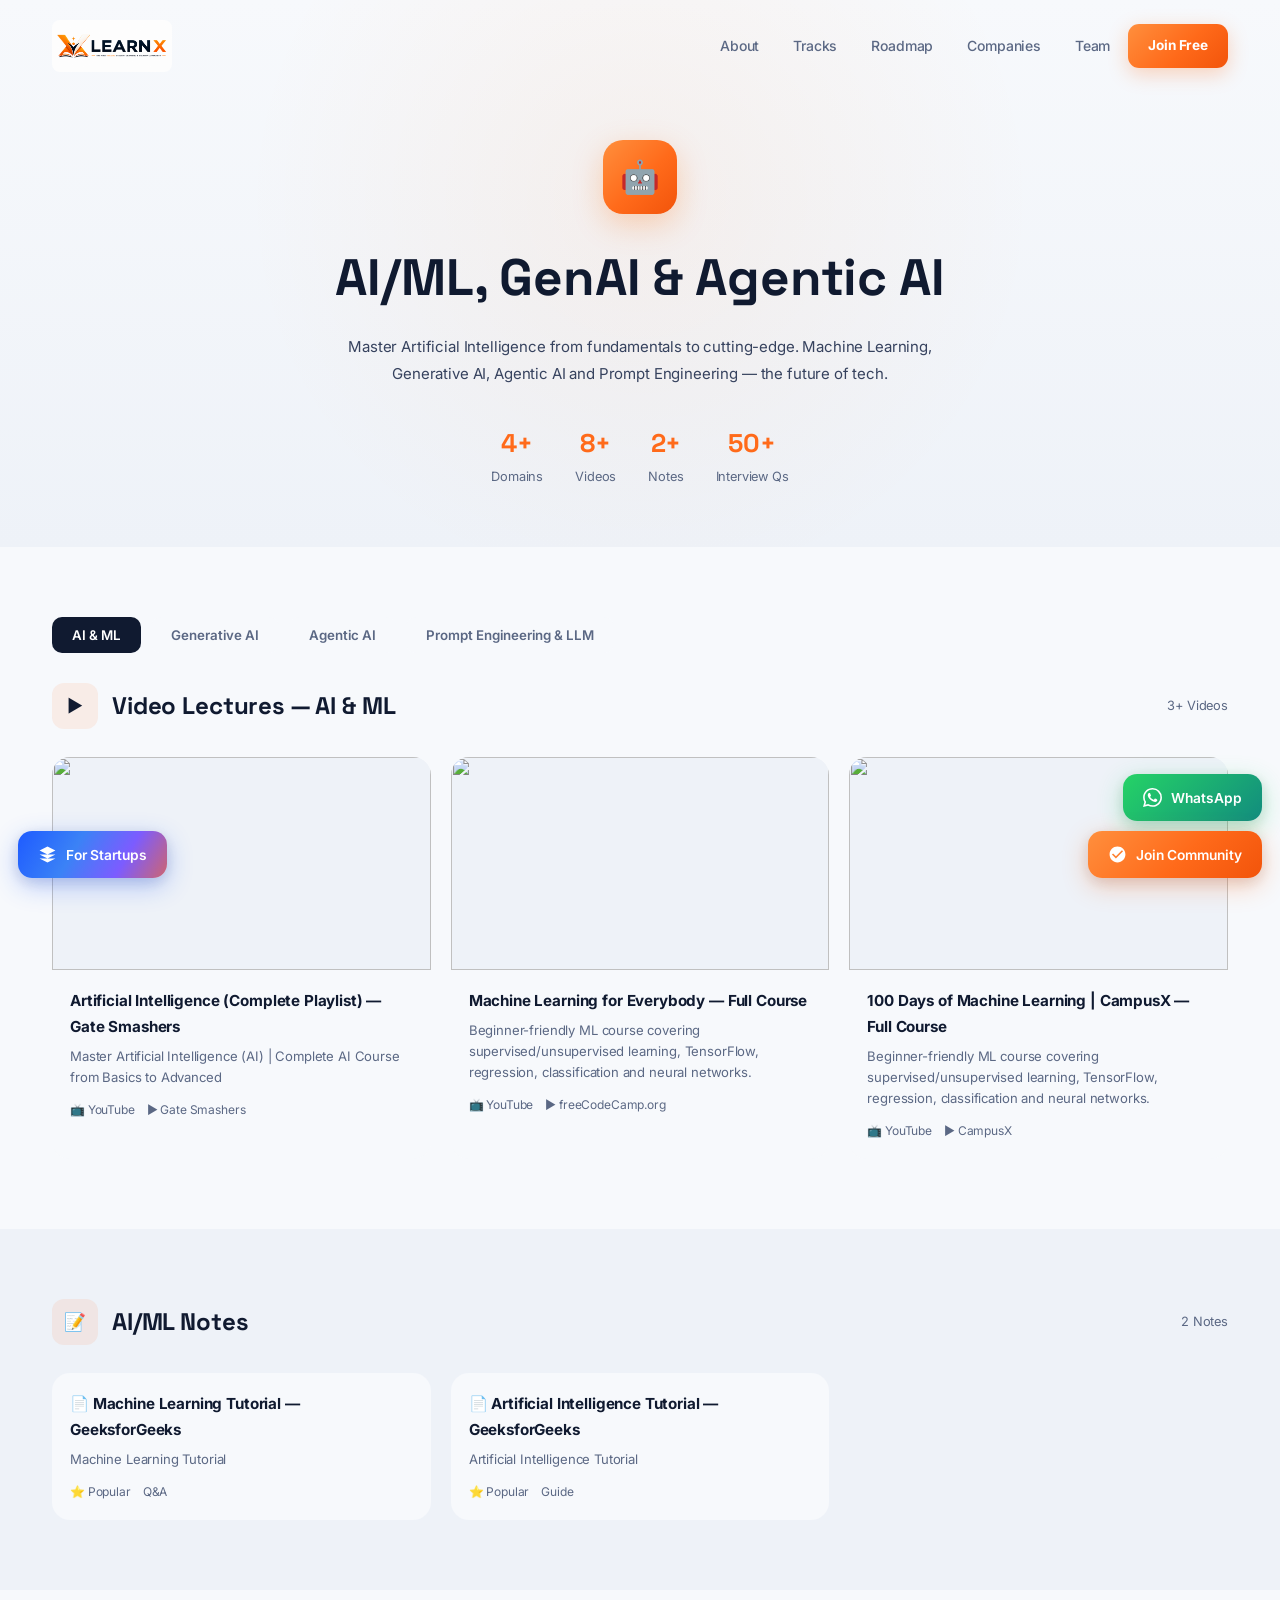
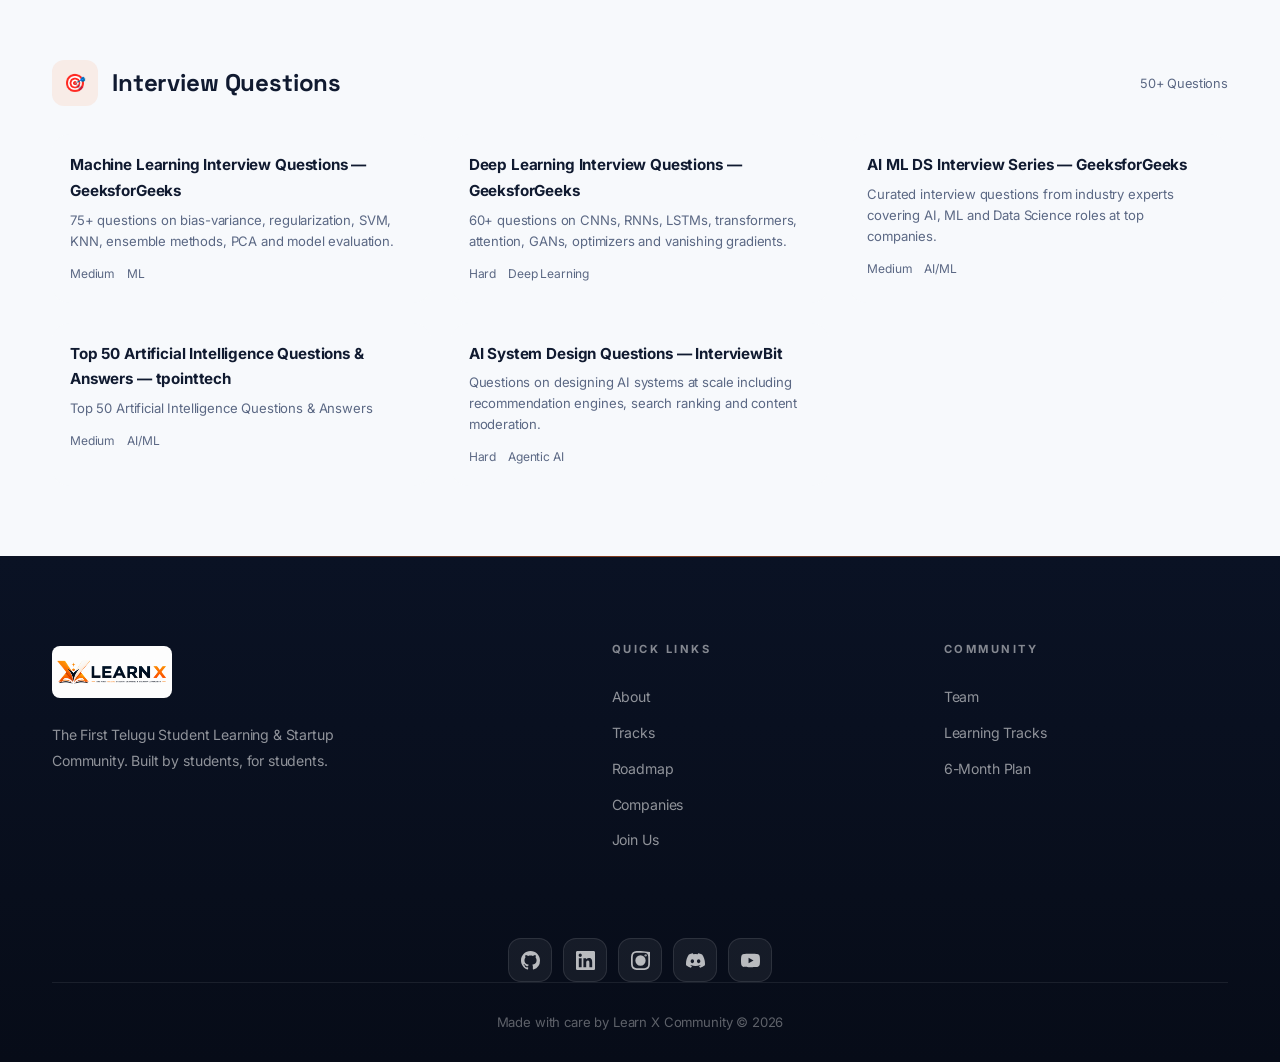
==== commit adead0b9: "Migrate auth to Supabase, premium section redesigns, perf + rounded mobile menu" ====
--- a/AI_ML_GenAI.html
+++ b/AI_ML_GenAI.html
@@ -2,7 +2,11 @@
 <html lang="en">
 <head>
 <meta charset="UTF-8">
-<meta name="viewport" content="width=device-width, initial-scale=1.0">
+<meta name="viewport" content="width=device-width, initial-scale=1.0, maximum-scale=5.0">
+<meta name="theme-color" content="#FF6B00">
+<meta name="mobile-web-app-capable" content="yes">
+<meta name="apple-mobile-web-app-capable" content="yes">
+<meta name="apple-mobile-web-app-status-bar-style" content="default">
 <title>AI/ML, GenAI & Agentic AI — Learn X Community</title>
 <link rel="icon" type="image/png" href="images/LOGO_1.png">
 <link rel="apple-touch-icon" href="images/LOGO_1.png">
@@ -11,6 +15,8 @@
 <link rel="preconnect" href="https://fonts.gstatic.com" crossorigin>
 <link href="https://fonts.googleapis.com/css2?family=Space+Grotesk:wght@400;500;600;700;800&family=Inter:wght@300;400;500;600;700;800&display=swap" rel="stylesheet">
 <link rel="stylesheet" href="style.css">
+<script type="module" src="auth.js"></script>
+<script src="auth-ui.js"></script>
 
 <style>
 
@@ -217,29 +223,58 @@
 }
 
 @media(max-width:900px){
-
 .video-grid,
 .notes-list,
 .interview-grid{
     grid-template-columns:repeat(2,1fr);
 }
-
 }
 
 @media(max-width:600px){
-
 .video-grid,
 .notes-list,
 .interview-grid{
     grid-template-columns:1fr;
 }
-
 .track-hero{
     padding:120px 20px 50px;
 }
-
-}
-
+.track-hero h1{
+    font-size:1.8rem;
+}
+.track-stats{
+    gap:20px;
+}
+.track-stat-num{
+    font-size:1.3rem;
+}
+.subtopic-tabs{
+    gap:6px;
+}
+.subtopic-tab{
+    padding:8px 14px;
+    font-size:.82rem;
+}
+.track-section-header h2{
+    font-size:1.2rem;
+}
+}
+
+@media(max-width:400px){
+.track-hero{
+    padding:100px 16px 40px;
+}
+.track-hero h1{
+    font-size:1.5rem;
+}
+.subtopic-tab{
+    padding:7px 10px;
+    font-size:.75rem;
+}
+.track-stat-num{
+    font-size:1.1rem;
+}
+}
 </style>
 
 </head>
@@ -247,30 +282,19 @@
 <body>
 
 <nav class="nav" id="nav">
-
 <div class="nav-inner">
-
-<a href="index.html" class="logo">
-<img src="images/Logo.png"
-alt="Learn X Community"
-style="height:56px;width:auto;max-width:200px;object-fit:contain;border-radius:6px">
-</a>
-
+<a href="index.html" class="logo"><img src="images/Logo.png" alt="Learn X Community" style="height:clamp(36px,8vw,52px);width:auto;max-width:200px;object-fit:contain;border-radius:8px"></a>
 <div class="nav-links" id="nl">
 <a href="index.html#about">About</a>
+<a href="index.html#tracks">Tracks</a>
 <a href="index.html#roadmap">Roadmap</a>
 <a href="index.html#companies">Companies</a>
-<a href="index.html#tracks">Tracks</a>
 <a href="index.html#team">Team</a>
-<a href="index.html#join" class="cta">Join Free →</a>
-</div>
-
-<button class="nav-btn" id="nb">☰</button>
-
-</div>
-
+<a href="signup.html" class="cta">Join Free</a>
+</div>
+<button class="nav-btn" id="nb" aria-label="Menu"><svg viewBox="0 0 24 24" fill="none" stroke="currentColor" stroke-width="2" stroke-linecap="round"><line x1="3" y1="6" x2="21" y2="6"/><line x1="3" y1="12" x2="21" y2="12"/><line x1="3" y1="18" x2="21" y2="18"/></svg></button>
+</div>
 <div class="prog" id="prog"></div>
-
 </nav>
 
 <section class="track-hero">
@@ -1189,15 +1213,15 @@
 <div class="wrap">
 <div class="fg2">
 <div class="fb">
-<a href="index.html" class="logo"><img src="images/Logo.png" alt="Learn X Community" style="height:56px;width:auto;max-width:200px;object-fit:contain;border-radius:6px"></a>
-<p>The First Telugu Student Learning & Startup Community. Built by students, for students.</p>
+<a href="index.html" class="logo"><img src="images/Logo.png" alt="Learn X Community" style="height:clamp(28px,7vw,52px);width:auto;max-width:180px;object-fit:contain;border-radius:8px"></a>
+<p>The First Telugu Student Learning &amp; Startup Community. Built by students, for students.</p>
 </div>
 <div class="fl">
 <h4>Quick Links</h4>
 <a href="index.html#about">About</a>
+<a href="index.html#tracks">Tracks</a>
 <a href="index.html#roadmap">Roadmap</a>
 <a href="index.html#companies">Companies</a>
-<a href="index.html#tracks">Tracks</a>
 <a href="index.html#join">Join Us</a>
 </div>
 <div class="fl">
@@ -1210,56 +1234,62 @@
 <div class="fss">
 <a href="#" aria-label="GitHub"><svg viewBox="0 0 24 24"><path d="M12 0C5.37 0 0 5.37 0 12c0 5.31 3.435 9.795 8.205 11.385.6.105.825-.255.825-.57 0-.285-.015-1.23-.015-2.235-3.015.555-3.795-.735-4.035-1.41-.135-.345-.72-1.41-1.23-1.695-.42-.225-1.02-.78-.015-.795.945-.015 1.62.87 1.845 1.23 1.08 1.815 2.805 1.305 3.495.99.105-.78.42-1.305.765-1.605-2.67-.3-5.46-1.335-5.46-5.925 0-1.305.465-2.385 1.23-3.225-.12-.3-.54-1.53.12-3.18 0 0 1.005-.315 3.3 1.23.96-.27 1.98-.405 3-.405s2.04.135 3 .405c2.295-1.56 3.3-1.23 3.3-1.23.66 1.65.24 2.88.12 3.18.765.84 1.23 1.905 1.23 3.225 0 4.605-2.805 5.625-5.475 5.925.435.375.81 1.095.81 2.22 0 1.605-.015 2.895-.015 3.3 0 .315.225.69.825.57A12.02 12.02 0 0024 12c0-6.63-5.37-12-12-12z"/></svg></a>
 <a href="#" aria-label="LinkedIn"><svg viewBox="0 0 24 24"><path d="M20.447 20.452h-3.554v-5.569c0-1.328-.027-3.037-1.852-3.037-1.853 0-2.136 1.445-2.136 2.939v5.667H9.351V9h3.414v1.561h.046c.477-.9 1.637-1.85 3.37-1.85 3.601 0 4.267 2.37 4.267 5.455v6.286zM5.337 7.433a2.062 2.062 0 01-2.063-2.065 2.064 2.064 0 112.063 2.065zm1.782 13.019H3.555V9h3.564v11.452zM22.225 0H1.771C.792 0 0 .774 0 1.729v20.542C0 23.227.792 24 1.771 24h20.451C23.2 24 24 23.227 24 22.271V1.729C24 .774 23.2 0 22.222 0h.003z"/></svg></a>
-<a href="#" aria-label="Instagram"><svg viewBox="0 0 24 24"><path d="M12 2.163c3.204 0 3.584.012 4.85.07 3.252.148 4.771 1.691 4.919 4.919.058 1.265.069 1.645.069 4.849 0 3.205-.012 3.584-.069 4.849-.149 3.225-1.664 4.771-4.919 4.919-1.266.058-1.644.07-4.85.07-3.204 0-3.584-.012-4.849-.07-3.26-.149-4.771-1.699-4.919-4.92-.058-1.265-.07-1.644-.07-4.849 0-3.204.013-3.583.07-4.849.149-3.227 1.664-4.771 4.919-4.919 1.266-.057 1.645-.069 4.849-.069zM12 0C8.741 0 8.333.014 7.053.072 2.695.272.273 2.69.073 7.052.014 8.333 0 8.741 0 12c0 3.259.014 3.668.072 4.948.2 4.358 2.618 6.78 6.98 6.98C8.333 23.986 8.741 24 12 24c3.259 0 3.668-.014 4.948-.072 4.354-.2 6.782-2.618 6.979-6.98.059-1.28.073-1.689.073-4.849 0-3.204-.013-3.583-.07-4.849.149-3.227 1.664-4.771 4.919-4.919 1.266-.057 1.645-.069 4.849-.069zM12 18.505a6.505 6.505 0 110-13.01 6.505 6.505 0 010 13.01z"/></svg></a>
+<a href="#" aria-label="Instagram"><svg viewBox="0 0 24 24"><path d="M12 2.163c3.204 0 3.584.012 4.85.07 3.252.148 4.771 1.691 4.919 4.919.058 1.265.069 1.645.069 4.849 0 3.205-.012 3.584-.069 4.849-.149 3.225-1.664 4.771-4.919 4.919-1.266.058-1.644.07-4.85.07-3.204 0-3.584-.012-4.849-.07-3.26-.149-4.771-1.699-4.919-4.92-.058-1.265-.07-1.644-.07-4.849 0-3.204.013-3.583.07-4.849.149-3.227 1.664-4.771 4.919-4.919 1.266-.057 1.645-.069 4.849-.069zM12 0C8.741 0 8.333.014 7.053.072 2.695.272.273 2.69.073 7.052.014 8.333 0 8.741 0 12c0 3.259.014 3.668.072 4.948.2 4.358 2.618 6.78 6.98 6.98C8.333 23.986 8.741 24 12 24c3.259 0 3.668-.014 4.948-.072 4.354-.2 6.782-2.618 6.979-6.98.059-1.28.073-1.689.073-4.849 0-3.204-.013-3.583-.07-4.849.149-3.227 1.664-4.771 4.919-4.919 1.266-.057 1.645-.069 4.849-.069zM12 18.505a6.505 6.505 0 110-13.01 6.505 6.505 0 010 13.01z"/><circle cx="18.5" cy="5.5" r="1.5" fill="currentColor"/></svg></a>
 <a href="#" aria-label="Discord"><svg viewBox="0 0 24 24"><path d="M20.317 4.37a19.791 19.791 0 00-4.885-1.515.074.074 0 00-.079.037c-.21.375-.444.864-.608 1.25a18.27 18.27 0 00-5.487 0 12.64 12.64 0 00-.617-1.25.077.077 0 00-.079-.037A19.736 19.736 0 003.677 4.37a.07.07 0 00-.032.027C.533 9.046-.32 13.58.099 18.057a.082.082 0 00.031.057 19.9 19.9 0 005.993 3.03.078.078 0 00.084-.028c.462-.63.874-1.295 1.226-1.994a.076.076 0 00-.041-.106 13.107 13.107 0 01-1.872-.892.077.077 0 01-.008-.128 10.2 10.2 0 00.372-.292.074.074 0 01.077-.01c3.928 1.793 8.18 1.793 12.062 0a.074.074 0 01.078.01c.12.098.246.198.373.292a.077.077 0 01-.006.127 12.299 12.299 0 01-1.873.892.077.077 0 00-.041.107c.36.698.772 1.362 1.225 1.993a.076.076 0 00.084.028 19.839 19.839 0 006.002-3.03.077.077 0 00.032-.054c.5-5.177-.838-9.674-3.549-13.66a.061.061 0 00-.031-.03zM8.02 15.33c-1.183 0-2.157-1.085-2.157-2.419 0-1.333.956-2.419 2.157-2.419 1.21 0 2.176 1.096 2.157 2.42 0 1.333-.956 2.418-2.157 2.418zm7.975 0c-1.183 0-2.157-1.085-2.157-2.419 0-1.333.955-2.419 2.157-2.419 1.21 0 2.176 1.096 2.157 2.42 0 1.333-.946 2.418-2.157 2.418z"/></svg></a>
 <a href="#" aria-label="YouTube"><svg viewBox="0 0 24 24"><path d="M23.498 6.186a3.016 3.016 0 00-2.122-2.136C19.505 3.545 12 3.545 12 3.545s-7.505 0-9.377.505A3.017 3.017 0 00.502 6.186C0 8.07 0 12 0 12s0 3.93.502 5.814a3.016 3.016 0 002.122 2.136c1.871.505 9.376.505 9.376.505s7.505 0 9.377-.505a3.015 3.015 0 002.122-2.136C24 15.93 24 12 24 12s0-3.93-.502-5.814zM9.545 15.568V8.432L15.818 12l-6.273 3.568z"/></svg></a>
 </div>
-<div class="fbot"><p>Made with ❤️ by Learn X Community © 2026</p></div>
+<div class="fbot"><p>Made with care by Learn X Community &copy; 2026</p></div>
 </div>
 </footer>
 
 <div class="fcta fcta-left">
 <button class="fcta-btn fcta-startup" id="fctaStartup">
 <svg viewBox="0 0 24 24"><path d="M12 2L2 7l10 5 10-5-10-5zM2 17l10 5 10-5M2 12l10 5 10-5"/></svg>
-For Startups
+<span class="fcta-text">For Startups</span>
 <span class="fcta-tooltip">Apply for Startup Program</span>
 </button>
 </div>
 <div class="fcta">
 <button class="fcta-btn fcta-wa" id="fctaWa">
 <svg viewBox="0 0 24 24"><path d="M17.472 14.382c-.297-.149-1.758-.867-2.03-.967-.273-.099-.471-.148-.67.15-.197.297-.767.966-.94 1.164-.173.199-.347.223-.644.075-.297-.15-1.255-.463-2.39-1.475-.883-.788-1.48-1.761-1.653-2.059-.173-.297-.018-.458.13-.606.134-.133.298-.347.446-.52.149-.174.198-.298.298-.497.099-.198.05-.371-.025-.52-.075-.149-.669-1.612-.916-2.207-.242-.579-.487-.5-.669-.51-.173-.008-.371-.01-.57-.01-.198 0-.52.074-.792.372-.272.297-1.04 1.016-1.04 2.479 0 1.462 1.065 2.875 1.213 3.074.149.198 2.096 3.2 5.077 4.487.709.306 1.262.489 1.694.625.712.227 1.36.195 1.871.118.571-.085 1.758-.719 2.006-1.413.248-.694.248-1.289.173-1.413-.074-.124-.272-.198-.57-.347m-5.421 7.403h-.004a9.87 9.87 0 01-5.031-1.378l-.361-.214-3.741.982.998-3.648-.235-.374a9.86 9.86 0 01-1.51-5.26c.001-5.45 4.436-9.884 9.888-9.884 2.64 0 5.122 1.03 6.988 2.898a9.825 9.825 0 012.893 6.994c-.003 5.45-4.437 9.884-9.885 9.884m8.413-18.297A11.815 11.815 0 0012.05 0C5.495 0 .16 5.335.157 11.892c0 2.096.547 4.142 1.588 5.945L.057 24l6.305-1.654a11.882 11.882 0 005.683 1.448h.005c6.554 0 11.89-5.335 11.893-11.893a11.821 11.821 0 00-3.48-8.413z"/></svg>
-WhatsApp
+<span class="fcta-text">WhatsApp</span>
 <span class="fcta-tooltip">Join our WhatsApp Community</span>
 </button>
+
 <button class="fcta-btn" id="fctaJoin">
 <svg viewBox="0 0 24 24"><path d="M12 2C6.48 2 2 6.48 2 12s4.48 10 10 10 10-4.48 10-10S17.52 2 12 2zm-2 15l-5-5 1.41-1.41L10 14.17l7.59-7.59L19 8l-9 9z"/></svg>
-Join Community
+<span class="fcta-text">Join Community</span>
+<span class="fcta-tooltip">Join Learn X Community</span>
 </button>
 </div>
 
 
-<!-- ═══ POPUP — JOIN ═══ -->
-<div class="popup-overlay" id="popupOverlay">
+<!-- ═══ POPUP — JOIN COMMUNITY ═══ -->
+<div class="popup-overlay" id="joinCommunityOverlay">
 <div class="popup">
-<button class="popup-close" id="popupClose">
+<button class="popup-close" id="joinCommunityClose">
 <svg viewBox="0 0 24 24" fill="none" stroke="currentColor" stroke-width="2.5" stroke-linecap="round"><line x1="18" y1="6" x2="6" y2="18"/><line x1="6" y1="6" x2="18" y2="18"/></svg>
 </button>
-<form id="popupForm">
-<h2>Join Learn X</h2>
-<p>Become a founding member today</p>
-<div class="fg"><input type="text" id="name" placeholder="Full Name *" required><div class="err-msg">Please enter your name</div></div>
-<div class="fg"><input type="email" id="email" placeholder="Email *" required><div class="err-msg">Please enter a valid email</div></div>
-<div class="fg"><input type="tel" id="phone" placeholder="Phone Number *" required><div class="err-msg">Please enter a valid 10-digit phone</div></div>
-<div class="fg"><input type="text" id="college" placeholder="College"></div>
-<div class="fg"><textarea id="goal" placeholder="Your Career Goal"></textarea></div>
-<button type="submit" class="popup-submit">Submit Application →</button>
+<form id="joinCommunityFrm">
+<h2>Join Community</h2>
+<p>Be part of the Learn X family</p>
+<div class="fg"><input type="text" id="jcName" placeholder="Full Name *" required><div class="err-msg">Please enter your name</div></div>
+<div class="fg"><input type="email" id="jcEmail" placeholder="Email *" required><div class="err-msg">Please enter a valid email</div></div>
+<div class="fg"><input type="tel" id="jcPhone" placeholder="Phone Number *" required><div class="err-msg">Please enter a valid 10-digit phone</div></div>
+<div class="fg"><input type="text" id="jcCollege" placeholder="College Name"></div>
+<div class="fg"><input type="text" id="jcBranch" placeholder="Branch"></div>
+<div class="fg"><textarea id="jcGoal" placeholder="Your Career Goal"></textarea></div>
+<button type="submit" class="popup-submit">Submit →</button>
 </form>
-<div class="popup-success" id="popupSuccess">
+<div class="popup-success" id="joinCommunitySuccess">
 <div class="check">✓</div>
-<h3>Welcome to Learn X!</h3>
-<p>We'll reach out within 24 hours. Time to learn & grow! 🚀</p>
-</div>
-</div>
+<h3>Application Received!</h3>
+<p>We'll get back to you within 24 hours.</p>
+</div>
+</div>
+</div>
+
+
 </div>
 
 <!-- ═══ POPUP — STARTUP ═══ -->
--- a/style.css
+++ b/style.css
@@ -1,368 +1,550 @@
 :root{
-  --p:#FF6B00;
-  --p2:#FF8F1F;
-  --pd:#E55A00;
-  --pa:rgba(255,107,0,.06);
-  --pa2:rgba(255,107,0,.1);
-  --g:linear-gradient(135deg,#FF6B00 0%,#FF8F1F 100%);
-  --g2:linear-gradient(135deg,#FF8F1F 0%,#FFB347 100%);
-  --bg:#fff;
-  --bg2:#F8F9FB;
-  --bg3:#F0F2F5;
-  --t:#0F1117;
-  --t2:#3D4663;
-  --t3:#8892A8;
-  --brd:#E4E7EC;
-  --brd2:#F0F2F5;
-  --r:14px;
-  --r2:20px;
-  --r3:28px;
-  --sh:0 1px 2px rgba(15,17,23,.04),0 4px 12px rgba(15,17,23,.04);
-  --sh2:0 2px 8px rgba(15,17,23,.06),0 12px 32px rgba(15,17,23,.06);
-  --sh3:0 4px 16px rgba(255,107,0,.2),0 8px 32px rgba(255,107,0,.12);
-  --sh4:0 8px 32px rgba(15,17,23,.08),0 24px 64px rgba(15,17,23,.08);
+  --bg:#F7F9FC;
+  --bg2:#EEF2F8;
+  --surface:#FFFFFF;
+  --surface2:#FBFCFE;
+
+  --ink:#0A1224;
+  --ink2:#1B2540;
+  --t:#101A30;
+  --t2:#36425E;
+  --t3:#5B6884;
+  --t4:#8794AC;
+
+  --line:rgba(16,26,48,.10);
+  --line2:rgba(16,26,48,.06);
+  --line3:rgba(16,26,48,.16);
+
+  --blue:#1E5BFF;
+  --blue2:#3B82F6;
+  --blue-d:#143FD6;
+  --blue-soft:rgba(30,91,255,.09);
+  --blue-soft2:rgba(30,91,255,.15);
+  --p:#FF6A1A;
+  --p2:#FF8F3D;
+  --pd:#D8490A;
+  --pa:rgba(255,106,26,.09);
+  --pa2:rgba(255,106,26,.16);
+
+  --g:linear-gradient(135deg,#FF8F3D 0%,#FF6A1A 55%,#F2540B 100%);
+  --g-univ:linear-gradient(120deg,#1E5BFF 0%,#3B82F6 38%,#7C5CFF 70%,#FF6A1A 118%);
+  --g-soft:linear-gradient(135deg,rgba(30,91,255,.07),rgba(255,106,26,.06));
+
+  --r:14px; --r2:20px; --r3:28px; --r4:40px;
+  --sh:0 1px 2px rgba(16,26,48,.04),0 8px 22px rgba(16,26,48,.06);
+  --sh2:0 2px 8px rgba(16,26,48,.06),0 22px 54px rgba(16,26,48,.10);
+  --sh4:0 18px 60px rgba(16,26,48,.14);
+  --gl:0 0 0 1px rgba(30,91,255,.18),0 14px 50px rgba(30,91,255,.16);
+
   --e:cubic-bezier(.4,0,.2,1);
-  --e2:cubic-bezier(.16,1,.3,1)
+  --e2:cubic-bezier(.16,1,.3,1);
+  --maxw:1240px;
 }
 
-*,*::before,*::after{margin:0;padding:0;box-sizing:border-box}
-html{scroll-behavior:smooth;-webkit-font-smoothing:antialiased;-moz-osx-font-smoothing:grayscale}
-body{font-family:'Inter',-apple-system,BlinkMacSystemFont,sans-serif;background:var(--bg);color:var(--t);overflow-x:hidden;line-height:1.65;font-size:15px;letter-spacing:-.01em}
+*{margin:0;padding:0;box-sizing:border-box}
+html{scroll-behavior:smooth;-webkit-font-smoothing:antialiased;-moz-osx-font-smoothing:grayscale;text-size-adjust:100%}
+body{font-family:'Inter',-apple-system,BlinkMacSystemFont,'Segoe UI',sans-serif;background:var(--bg);color:var(--t);overflow-x:hidden;line-height:1.7;font-size:15px;letter-spacing:-.01em;-webkit-tap-highlight-color:transparent}
 a{text-decoration:none;color:inherit}
 img{max-width:100%;display:block}
 button{cursor:pointer;border:none;background:none;font-family:inherit}
 ul{list-style:none}
 ::selection{background:var(--p);color:#fff}
 
-/* ── LOADER ── */
-.loader{position:fixed;inset:0;z-index:99999;background:var(--bg);display:grid;place-items:center;transition:opacity .5s,visibility .5s}
-.loader.hidden{opacity:0;visibility:hidden}
-.ldr{width:40px;height:40px;border:3px solid var(--brd);border-top-color:var(--p);border-radius:50%;animation:sp .6s linear infinite}
-@keyframes sp{to{transform:rotate(360deg)}}
-
-/* ── NAV ── */
-.nav{position:fixed;top:0;left:0;right:0;z-index:900;padding:18px 0;transition:all .35s var(--e2);background:rgba(255,255,255,.85);backdrop-filter:blur(20px) saturate(180%);-webkit-backdrop-filter:blur(20px) saturate(180%);border-bottom:1px solid transparent}
-.nav.scrolled{padding:12px 0;background:rgba(255,255,255,.92);border-bottom-color:var(--brd2);box-shadow:0 1px 0 rgba(0,0,0,.02),0 4px 20px rgba(0,0,0,.03)}
-.nav-inner{max-width:1200px;margin:0 auto;padding:0 32px;display:flex;align-items:center;justify-content:space-between}
-.logo{font-family:'Space Grotesk',sans-serif;font-size:1.35rem;font-weight:700;display:flex;align-items:center;gap:10px;line-height:1;letter-spacing:-.5px}
-.logo img{flex-shrink:0}
-.logo-m{width:32px;height:32px;background:var(--g);border-radius:9px;display:grid;place-items:center;color:#fff;font-size:.65rem;font-weight:800;box-shadow:0 2px 8px rgba(255,107,0,.25)}
-.logo em{font-style:normal;color:var(--p)}
-.nav-links{display:flex;align-items:center;gap:4px}
-.nav-links a{font-size:.875rem;font-weight:500;padding:8px 14px;border-radius:10px;color:var(--t3);transition:all .25s var(--e)}
+::-webkit-scrollbar{width:11px;height:11px}
+::-webkit-scrollbar-track{background:var(--bg2)}
+::-webkit-scrollbar-thumb{background:linear-gradient(180deg,#B9C4D8,#9AA6BC);border-radius:20px;border:2px solid var(--bg2)}
+
+/* Reveal: SAFE. Content is visible by default. Only when JS is active
+   do we start hidden and fade in. If JS fails, nothing is ever hidden. */
+.js .rv{opacity:0;transform:translateY(20px);transition:opacity .6s var(--e2),transform .6s var(--e2)}
+.js .rv.vis{opacity:1;transform:none}
+.no-js .rv{opacity:1!important;transform:none!important}
+
+/* NAV */
+.nav{position:fixed;top:0;left:0;right:0;z-index:900;padding:20px 0;transition:all .45s var(--e2);background:transparent}
+.nav.scrolled{padding:12px 0;background:rgba(255,255,255,.82);backdrop-filter:blur(18px) saturate(180%);-webkit-backdrop-filter:blur(18px) saturate(180%);border-bottom:1px solid var(--line2);box-shadow:0 10px 40px rgba(16,26,48,.06)}
+.nav-inner{max-width:var(--maxw);margin:0 auto;padding:0 32px;display:flex;align-items:center;justify-content:space-between}
+.logo{font-family:'Space Grotesk',sans-serif;font-size:1.35rem;font-weight:700;display:flex;align-items:center;gap:11px;line-height:1;letter-spacing:-.5px}
+.nav-links{display:flex;align-items:center;gap:2px}
+.nav-links a{font-size:.875rem;font-weight:500;padding:9px 16px;border-radius:11px;color:var(--t3);transition:all .3s var(--e)}
 .nav-links a:hover{color:var(--t);background:var(--bg2)}
-.cta{background:var(--t)!important;color:#fff!important;padding:9px 18px!important;font-weight:600!important;font-size:.85rem!important;border-radius:10px!important;transition:all .25s var(--e)!important}
-.cta:hover{background:var(--p)!important;box-shadow:0 4px 16px rgba(255,107,0,.25)!important;transform:translateY(-1px)!important}
-.nav-btn{display:none;font-size:1.3rem;color:var(--t);padding:8px;border-radius:10px;transition:background .2s}
+.cta{background:var(--g)!important;color:#fff!important;padding:10px 20px!important;font-weight:700!important;font-size:.85rem!important;border-radius:11px!important;transition:all .3s var(--e)!important;box-shadow:0 6px 20px rgba(255,106,26,.28)}
+.cta:hover{transform:translateY(-2px)!important;box-shadow:0 12px 32px rgba(255,106,26,.42)!important}
+.nav-btn{display:none;color:var(--ink);padding:10px;border-radius:11px;line-height:0}
 .nav-btn:hover{background:var(--bg2)}
-.prog{position:absolute;bottom:0;left:0;height:2px;background:var(--g);width:0;transition:width .1s linear}
-
-/* ── SECTIONS ── */
-.sec{padding:72px 0}
+.nav-btn svg{width:26px;height:26px;display:block;stroke-width:2.2}
+.prog{position:absolute;bottom:0;left:0;height:2px;background:var(--g-univ);width:0;transition:width .1s linear;box-shadow:0 0 14px rgba(255,106,26,.5)}
+
+@media(max-width:900px){
+  .nav-links{position:absolute;top:100%;left:14px;right:14px;background:rgba(255,255,255,.98);backdrop-filter:blur(20px) saturate(180%);-webkit-backdrop-filter:blur(20px) saturate(180%);flex-direction:column;padding:16px;gap:6px;transform:translateY(-12px);opacity:0;visibility:hidden;transition:all .35s var(--e2);border:1px solid var(--line);border-radius:22px;box-shadow:0 26px 64px rgba(16,26,48,.14)}
+  .nav-links.open{transform:translateY(0);opacity:1;visibility:visible}
+  .nav-links a{width:100%;padding:15px 18px;border-radius:14px;font-size:1rem}
+  .nav-links a.cta{border-radius:14px!important;margin-top:4px;text-align:center}
+  .nav-btn{display:block}
+  .nav-inner{padding:0 20px}
+}
+
+/* SECTIONS */
+.sec{padding:100px 0;position:relative}
 .sec-alt{background:var(--bg2)}
-.wrap{max-width:1200px;margin:0 auto;padding:0 32px}
-.sh{text-align:center;margin-bottom:40px}
-.sl{display:inline-flex;align-items:center;gap:6px;font-size:.7rem;font-weight:700;text-transform:uppercase;letter-spacing:3px;color:var(--p);margin-bottom:14px;padding:5px 12px;background:var(--pa);border-radius:100px;border:1px solid var(--pa2)}
-.st{font-family:'Space Grotesk',sans-serif;font-size:clamp(1.8rem,3.5vw,2.5rem);font-weight:800;letter-spacing:-1.5px;margin-bottom:14px;line-height:1.15}
-.sd{font-size:1rem;color:var(--t2);max-width:520px;margin:0 auto;line-height:1.75}
-
-/* ── REVEAL ── */
-.rv{opacity:0;transform:translateY(16px);transition:opacity .4s var(--e2),transform .4s var(--e2)}
-.rv.vis{opacity:1;transform:translateY(0)}
-
-/* ═══════════════════════════════════════
-   HERO
-   ═══════════════════════════════════════ */
-.hero{min-height:auto;display:flex;align-items:center;justify-content:center;text-align:center;padding:140px 32px 80px;position:relative;overflow:hidden}
-.hero::before{content:'';position:absolute;top:-400px;left:50%;transform:translateX(-50%);width:1000px;height:1000px;background:radial-gradient(circle,rgba(255,107,0,.06) 0%,rgba(255,107,0,.02) 40%,transparent 70%);border-radius:50%;pointer-events:none}
-.hero::after{content:'';position:absolute;bottom:-200px;right:-200px;width:600px;height:600px;background:radial-gradient(circle,rgba(255,107,0,.03) 0%,transparent 60%);border-radius:50%;pointer-events:none}
-.hero-content{position:relative;z-index:2;max-width:780px}
-.hero-badge{display:inline-flex;align-items:center;gap:8px;background:linear-gradient(135deg,rgba(255,107,0,.08),rgba(255,141,31,.12));border:1px solid rgba(255,107,0,.12);color:var(--p);padding:8px 16px;border-radius:100px;font-size:.8rem;font-weight:600;margin-bottom:28px;opacity:0;animation:uh .5s .1s both;backdrop-filter:blur(8px)}
-.hero-badge::before{content:'';width:8px;height:8px;background:var(--p);border-radius:50%;animation:ph 2s infinite}
-@keyframes ph{0%,100%{box-shadow:0 0 0 0 rgba(255,107,0,.5)}50%{box-shadow:0 0 0 6px rgba(255,107,0,0)}}
-.hero h1{font-family:'Space Grotesk',sans-serif;font-size:clamp(2.8rem,6vw,4.5rem);font-weight:800;line-height:1.05;letter-spacing:-3px;margin-bottom:24px;opacity:0;animation:uh .5s .25s both}
-.hero h1 em{font-style:normal;background:var(--g);-webkit-background-clip:text;-webkit-text-fill-color:transparent;background-clip:text}
-.hero p{font-size:1.1rem;color:var(--t2);max-width:580px;margin:0 auto 36px;line-height:1.8;opacity:0;animation:uh .5s .4s both}
-.hero-actions{display:flex;gap:12px;justify-content:center;opacity:0;animation:uh .5s .55s both}
-.btn{display:inline-flex;align-items:center;gap:8px;padding:14px 28px;border-radius:12px;font-weight:600;font-size:.925rem;transition:all .3s var(--e);white-space:nowrap}
-.btn-p{background:var(--g);color:#fff;box-shadow:0 4px 20px rgba(255,107,0,.25)}
-.btn-p:hover{transform:translateY(-2px);box-shadow:0 8px 32px rgba(255,107,0,.35)}
-.btn-g{background:var(--bg);color:var(--t);border:1.5px solid var(--brd);box-shadow:var(--sh)}
-.btn-g:hover{border-color:var(--p);color:var(--p);box-shadow:var(--sh2);transform:translateY(-1px)}
-@keyframes uh{from{opacity:0;transform:translateY(16px)}to{opacity:1;transform:translateY(0)}}
-
-/* ── STATS BAR ── */
-.sb{padding:48px 0;background:linear-gradient(180deg,var(--bg) 0%,var(--bg2) 100%);border-top:1px solid var(--brd2);border-bottom:1px solid var(--brd2)}
-.sg{display:grid;grid-template-columns:repeat(5,1fr);gap:16px}
-.sbx{text-align:center;padding:28px 16px;background:var(--bg);border-radius:var(--r2);border:1px solid var(--brd);transition:all .4s var(--e2);position:relative;overflow:hidden}
-.sbx::before{content:'';position:absolute;inset:0;background:linear-gradient(135deg,rgba(255,107,0,.03) 0%,transparent 50%);opacity:0;transition:opacity .3s}
-.sbx:hover{transform:translateY(-4px);box-shadow:var(--sh4);border-color:var(--pa2)}
-.sbx:hover::before{opacity:1}
-.sn{font-family:'Space Grotesk',sans-serif;font-size:2.4rem;font-weight:800;color:var(--t);line-height:1;letter-spacing:-1px;position:relative}
-.sn::after{content:'';display:block;width:32px;height:3px;background:var(--g);border-radius:2px;margin:10px auto 0}
-.sl2{font-size:.8rem;color:var(--t3);margin-top:10px;font-weight:500;position:relative}
-
-/* ── ABOUT ── */
-.about-wrap{display:grid;grid-template-columns:1fr 1fr;gap:40px;align-items:start}
-.about-left{padding:4px 0}
-.about-left .sl{margin-bottom:10px}
-.about-left .st{text-align:left;margin-bottom:18px}
-.about-left .sd{margin:0;text-align:left;margin-bottom:32px}
-.about-feature{display:flex;gap:16px;padding:18px;border-radius:var(--r);border:1px solid var(--brd2);margin-bottom:12px;transition:all .3s var(--e)}
-.about-feature:hover{border-color:var(--pa2);background:var(--pa);box-shadow:var(--sh)}
-.af-icon{width:44px;height:44px;background:var(--g);border-radius:12px;display:grid;place-items:center;font-size:1.1rem;flex-shrink:0;box-shadow:0 4px 12px rgba(255,107,0,.15)}
-.af-text h4{font-size:.95rem;font-weight:700;margin-bottom:4px}
-.af-text p{font-size:.85rem;color:var(--t2);line-height:1.65}
-.about-right{background:var(--bg);border-radius:var(--r3);padding:36px;border:1px solid var(--brd);box-shadow:var(--sh2)}
-.about-right h3{font-family:'Space Grotesk',sans-serif;font-size:1.2rem;font-weight:700;margin-bottom:8px}
-.about-right>p{font-size:.9rem;color:var(--t2);margin-bottom:28px;line-height:1.75}
-.about-list{margin-bottom:24px}
-.about-list:last-child{margin-bottom:0}
-.about-list-title{font-size:.68rem;font-weight:700;text-transform:uppercase;letter-spacing:2px;color:var(--p);margin-bottom:12px}
-.about-list-items{display:flex;flex-wrap:wrap;gap:8px}
-.about-list-items span{background:var(--bg2);border:1px solid var(--brd);color:var(--t2);padding:6px 14px;border-radius:8px;font-size:.8rem;font-weight:500;transition:all .25s var(--e)}
-.about-list-items span:hover{border-color:var(--p);color:var(--p);background:var(--pa)}
-
-/* ── COMPANIES ── */
-.tg{display:grid;grid-template-columns:repeat(3,1fr);gap:20px}
-.tc{padding:32px;background:var(--bg);border-radius:var(--r3);border:1px solid var(--brd);transition:all .4s var(--e2);position:relative;overflow:hidden}
-.tc::before{content:'';position:absolute;top:0;left:0;right:0;height:3px;background:var(--g);opacity:0;transition:opacity .3s}
-.tc:hover{transform:translateY(-6px);box-shadow:var(--sh4);border-color:var(--pa2)}
-.tc:hover::before{opacity:1}
-.th{display:flex;align-items:center;gap:12px;margin-bottom:24px;padding-bottom:18px;border-bottom:1px solid var(--brd2)}
-.tb{width:40px;height:40px;border-radius:10px;display:grid;place-items:center;font-size:.7rem;font-weight:800;color:#fff}
-.t1 .tb{background:linear-gradient(135deg,#FFD700,#FFA500);box-shadow:0 4px 12px rgba(255,215,0,.3)}
-.t2 .tb{background:linear-gradient(135deg,#A8B2C1,#7B8494);box-shadow:0 4px 12px rgba(120,130,150,.25)}
-.t3 .tb{background:linear-gradient(135deg,#CD7F32,#B87333);box-shadow:0 4px 12px rgba(205,127,50,.25)}
-.th h3{font-family:'Space Grotesk',sans-serif;font-size:1.05rem;font-weight:700}
-.th span{font-size:.72rem;color:var(--t3);font-weight:500}
-.cl{display:grid;grid-template-columns:1fr 1fr;gap:8px}
-.ci{padding:10px 14px;background:var(--bg2);border-radius:8px;font-size:.82rem;font-weight:500;color:var(--t2);transition:all .25s var(--e);border:1px solid transparent}
-.ci:hover{background:var(--pa);color:var(--p);border-color:var(--pa2)}
-
-/* ═══════════════════════════════════════
-   LEARNING TRACKS
-   ═══════════════════════════════════════ */
-.tracks{display:grid;grid-template-columns:repeat(6,1fr);gap:14px}
-@media(max-width:1200px){.tracks{grid-template-columns:repeat(5,1fr)}}
-@media(max-width:1024px){.tracks{grid-template-columns:repeat(4,1fr)}}
-@media(max-width:768px){.tracks{grid-template-columns:repeat(3,1fr)}}
-.tk{padding:24px 14px;text-align:center;background:var(--bg);border-radius:var(--r2);border:1px solid var(--brd);transition:all .35s var(--e2)}
-.tk:hover{transform:translateY(-4px);box-shadow:var(--sh2);border-color:var(--p)}
-.tk-icon{width:56px;height:56px;background:var(--pa);border-radius:16px;display:flex;align-items:center;justify-content:center;margin:0 auto 14px;transition:all .35s var(--e2);border:1px solid var(--pa2)}
-.tk-icon svg{width:28px;height:28px;color:var(--p);stroke-linecap:round;stroke-linejoin:round}
-.tk:hover .tk-icon{background:var(--g);box-shadow:0 6px 20px rgba(255,107,0,.2);transform:translateY(-2px)}
-.tk:hover .tk-icon svg{color:#fff;stroke:#fff}
-.tk h4{font-size:.82rem;font-weight:600;line-height:1.4}
-.tk h4 small{display:block;font-size:.68rem;color:var(--t3);font-weight:400;margin-top:3px}
-
-/* ── ROADMAP ── */
-.rt{display:flex;justify-content:center;gap:8px;margin-bottom:36px;flex-wrap:wrap}
-.rt button{padding:10px 20px;border-radius:10px;font-size:.85rem;font-weight:600;border:1.5px solid var(--brd);color:var(--t3);background:var(--bg);transition:all .25s var(--e)}
-.rt button.active,.rt button:hover{background:var(--t);color:#fff;border-color:transparent;box-shadow:0 4px 16px rgba(15,17,23,.15)}
-.rp{display:none;animation:fis .35s var(--e2)}
-.rp.active{display:block!important}
-@keyframes fis{from{opacity:0;transform:translateY(8px)}to{opacity:1;transform:translateY(0)}}
-.mg{display:grid;grid-template-columns:repeat(3,1fr);gap:20px;align-items:stretch}
-.mc{background:var(--bg);border-radius:var(--r3);border:1px solid var(--brd);overflow:hidden;transition:all .4s var(--e2);display:flex;flex-direction:column}
-.mc:hover{transform:translateY(-4px);box-shadow:var(--sh4)}
-.mh{padding:18px 22px;background:var(--bg2);border-bottom:1px solid var(--brd2);display:flex;align-items:center;gap:12px;min-height:70px}
-.mi{width:36px;height:36px;background:var(--g);border-radius:10px;display:grid;place-items:center;color:#fff;font-size:.7rem;font-weight:800;box-shadow:0 4px 12px rgba(255,107,0,.2);flex-shrink:0}
-.mh h3{font-family:'Space Grotesk',sans-serif;font-size:.95rem;font-weight:700;flex:1;margin:0}
-.mb{padding:22px;flex:1;display:flex;flex-direction:column}
-.ms{margin-bottom:14px}
+.wrap{max-width:var(--maxw);margin:0 auto;padding:0 32px}
+.sh{text-align:center;margin-bottom:56px}
+.sl{display:inline-flex;align-items:center;gap:7px;font-size:.72rem;font-weight:800;text-transform:uppercase;letter-spacing:3px;color:var(--pd);margin-bottom:16px;padding:6px 14px;background:var(--pa);border-radius:100px;border:1px solid var(--pa2)}
+.st{font-family:'Space Grotesk',sans-serif;font-size:clamp(1.9rem,4vw,3rem);font-weight:800;letter-spacing:-1.5px;margin-bottom:16px;line-height:1.08;color:var(--ink)}
+.sd{font-size:1.04rem;color:var(--t2);max-width:580px;margin:0 auto;line-height:1.8}
+
+/* HERO */
+.hero{position:relative;min-height:100vh;display:flex;align-items:center;padding:clamp(130px,16vw,170px) 0 clamp(80px,10vw,120px);overflow:hidden;background:radial-gradient(120% 90% at 50% -10%,#EAF0FF 0%,#F7F9FC 42%,#F7F9FC 100%)}
+.hero-glow{position:absolute;inset:0;z-index:0;pointer-events:none}
+.hero-glow::before{content:'';position:absolute;top:-20%;left:50%;transform:translateX(-50%);width:1100px;height:1100px;background:radial-gradient(circle,rgba(30,91,255,.14) 0%,rgba(124,92,255,.07) 35%,transparent 65%);border-radius:50%}
+.hero-glow::after{content:'';position:absolute;bottom:-40%;right:-12%;width:760px;height:760px;background:radial-gradient(circle,rgba(255,106,26,.12) 0%,transparent 60%);border-radius:50%}
+.hero-inner{max-width:var(--maxw);margin:0 auto;padding:0 32px;position:relative;z-index:3;display:grid;grid-template-columns:1.05fr .95fr;gap:56px;align-items:center;width:100%}
+@media(max-width:980px){.hero-inner{grid-template-columns:1fr;gap:40px;text-align:center}}
+.hero-left{position:relative}
+.hero-badge{display:inline-flex;align-items:center;gap:9px;background:var(--g-soft);border:1px solid var(--blue-soft2);color:var(--blue-d);padding:9px 18px;border-radius:100px;font-size:.8rem;font-weight:600;margin-bottom:28px}
+.hero-badge::before{content:'';width:8px;height:8px;background:var(--p);border-radius:50%;animation:ph 2s infinite;box-shadow:0 0 10px var(--p)}
+@keyframes ph{0%,100%{box-shadow:0 0 0 0 rgba(255,106,26,.5)}50%{box-shadow:0 0 0 7px rgba(255,106,26,0)}}
+.hero h1{font-family:'Space Grotesk',sans-serif;font-size:clamp(2.5rem,6vw,4.6rem);font-weight:800;line-height:1.04;letter-spacing:-2px;margin-bottom:24px}
+.hero h1 .word{display:inline-block;overflow:hidden;vertical-align:top}
+.hero h1 .word span{display:inline-block}
+.hero h1 em{font-style:normal;background:linear-gradient(110deg,#1E5BFF 0%,#7C5CFF 35%,#FF6A1A 100%);-webkit-background-clip:text;background-clip:text;color:transparent}
+.hero p.lede{font-size:clamp(1rem,2vw,1.18rem);color:var(--t2);max-width:520px;margin:0 0 36px;line-height:1.85}
+@media(max-width:980px){.hero p.lede{margin-left:auto;margin-right:auto}}
+.hero-actions{display:flex;gap:14px;flex-wrap:wrap}
+@media(max-width:980px){.hero-actions{justify-content:center}}
+.hero-trust{display:flex;gap:26px;flex-wrap:wrap;margin-top:42px}
+@media(max-width:980px){.hero-trust{justify-content:center}}
+.hero-trust .ht{display:flex;align-items:center;gap:9px;color:var(--t3);font-size:.82rem;font-weight:500}
+.hero-trust .ht svg{width:16px;height:16px;color:var(--p);flex-shrink:0}
+
+/* Floating glass UI mockup */
+.hero-visual{position:relative;height:440px}
+@media(max-width:980px){.hero-visual{height:360px;max-width:460px;margin:0 auto}}
+.glass-card{position:absolute;background:rgba(255,255,255,.92);border:1px solid rgba(16,26,48,.08);border-radius:var(--r3);box-shadow:var(--sh4);padding:20px}
+.gc-main{top:30px;left:6%;right:6%;padding:0;overflow:hidden}
+.gc-bar{display:flex;align-items:center;gap:8px;padding:14px 18px;border-bottom:1px solid var(--line2);background:rgba(247,249,252,.8)}
+.gc-dot{width:11px;height:11px;border-radius:50%}
+.gc-dot.r{background:#FF5F57}.gc-dot.y{background:#FEBC2E}.gc-dot.g{background:#28C840}
+.gc-bar .gc-title{margin-left:8px;font-size:.78rem;color:var(--t3);font-weight:600}
+.gc-body{padding:22px}
+.gc-row{display:flex;align-items:center;gap:12px;margin-bottom:16px}
+.gc-av{width:40px;height:40px;border-radius:12px;flex-shrink:0;display:grid;place-items:center;font-weight:800;color:#fff;font-size:.85rem}
+.gc-line{height:9px;border-radius:6px;background:var(--bg2)}
+.gc-line.w1{width:60%}.gc-line.w2{width:42%;background:var(--blue-soft)}
+.gc-prog{height:8px;border-radius:6px;background:var(--bg2);overflow:hidden;margin-top:18px}
+.gc-prog i{display:block;height:100%;width:72%;background:var(--g-univ);border-radius:6px}
+.gc-chip{display:inline-flex;align-items:center;gap:6px;padding:7px 13px;border-radius:10px;font-size:.74rem;font-weight:600;background:var(--blue-soft);color:var(--blue-d);margin:4px 4px 0 0}
+.gc-pill{position:absolute;bottom:18px;left:-22px;display:flex;align-items:center;gap:10px;padding:12px 16px;border-radius:14px}
+.gc-pill .ring{width:34px;height:34px;border-radius:50%;background:conic-gradient(var(--p) 0 78%,var(--bg2) 78% 100%);display:grid;place-items:center}
+.gc-pill .ring::after{content:'';width:24px;height:24px;border-radius:50%;background:#fff}
+.gc-pill .pt{font-size:.76rem;font-weight:700;color:var(--ink)}
+.gc-pill .ps{font-size:.66rem;color:var(--t3)}
+.gc-float{position:absolute;top:-14px;right:-12px;width:120px;padding:14px}
+.gc-float .gf-num{font-family:'Space Grotesk';font-size:1.5rem;font-weight:800;background:var(--g);-webkit-background-clip:text;background-clip:text;color:transparent}
+.gc-float .gf-lbl{font-size:.66rem;color:var(--t3);font-weight:600;letter-spacing:.3px}
+
+.btn{display:inline-flex;align-items:center;gap:9px;padding:15px 30px;border-radius:13px;font-weight:700;font-size:.94rem;transition:all .35s var(--e);white-space:nowrap}
+@media(max-width:480px){.hero-actions{flex-direction:column;align-items:stretch;width:100%;max-width:320px;margin-left:auto;margin-right:auto}.btn{justify-content:center;width:100%}}
+.btn-p{background:var(--g);color:#fff;box-shadow:0 8px 30px rgba(255,106,26,.3)}
+.btn-p:hover{transform:translateY(-3px);box-shadow:0 16px 46px rgba(255,106,26,.46)}
+.btn-g{background:#fff;color:var(--t);border:1.5px solid var(--line3);box-shadow:var(--sh)}
+.btn-g:hover{border-color:var(--p);color:var(--p);box-shadow:0 8px 30px rgba(255,106,26,.12);transform:translateY(-2px);background:var(--pa)}
+
+/* TRUSTED BY */
+.trust{padding:54px 0 4px;background:var(--bg)}
+.trust-head{text-align:center;font-size:.78rem;font-weight:600;letter-spacing:2px;text-transform:uppercase;color:var(--t3);margin-bottom:34px}
+.trust-row{display:flex;flex-wrap:wrap;justify-content:center;align-items:center;gap:18px 44px;max-width:980px;margin:0 auto}
+.trust-logo{font-family:'Space Grotesk',sans-serif;font-size:1.32rem;font-weight:700;letter-spacing:-.5px;color:var(--t4);opacity:.85;transition:all .4s var(--e2);cursor:default}
+.trust-logo:hover{color:var(--ink);opacity:1;transform:translateY(-2px)}
+
+/* STATS */
+.sb{padding:0;background:var(--bg)}
+.sb-inner{max-width:var(--maxw);margin:0 auto;padding:0 32px}
+.sg{display:grid;grid-template-columns:repeat(5,1fr);gap:18px;margin-top:-54px;position:relative;z-index:5}
+@media(max-width:900px){.sg{grid-template-columns:repeat(3,1fr)}}
+@media(max-width:600px){.sg{grid-template-columns:repeat(2,1fr);margin-top:-34px}}
+@media(max-width:400px){.sg{grid-template-columns:1fr}}
+.sbx{text-align:center;padding:36px 18px;background:var(--surface);border-radius:var(--r2);border:1px solid var(--line);transition:all .45s var(--e2);box-shadow:var(--sh2)}
+.sbx:hover{transform:translateY(-6px);border-color:var(--blue-soft2);box-shadow:var(--sh4)}
+.sn{font-family:'Space Grotesk',sans-serif;font-size:clamp(1.8rem,4vw,2.7rem);font-weight:800;color:var(--ink);line-height:1;letter-spacing:-1px}
+.sn::after{content:'';display:block;width:34px;height:3px;background:var(--g);border-radius:2px;margin:12px auto 0;box-shadow:0 0 12px rgba(255,106,26,.4)}
+.sl2{font-size:.78rem;color:var(--t3);margin-top:12px;font-weight:500}
+
+/* PILLARS */
+.pillars{display:grid;grid-template-columns:repeat(4,1fr);gap:22px}
+@media(max-width:980px){.pillars{grid-template-columns:1fr 1fr}}
+@media(max-width:560px){.pillars{grid-template-columns:1fr;gap:16px}}
+.pillar{position:relative;display:flex;flex-direction:column;padding:34px 30px 32px;background:var(--surface);border-radius:var(--r3);border:1px solid var(--line);box-shadow:var(--sh);overflow:hidden;transition:all .5s var(--e2)}
+.pillar::after{content:'';position:absolute;top:0;left:0;right:0;height:3px;background:var(--g-univ);opacity:0;transition:opacity .45s}
+.pillar:hover{transform:translateY(-8px);box-shadow:var(--sh4);border-color:var(--blue-soft2)}
+.pillar:hover::after{opacity:1}
+.pillar-num{position:absolute;top:24px;right:26px;font-family:'Space Grotesk',sans-serif;font-size:2.6rem;font-weight:800;letter-spacing:-1px;color:var(--bg3);line-height:1;opacity:.5;transition:all .5s var(--e2)}
+.pillar:hover .pillar-num{color:var(--pa);opacity:.9}
+.pillar-ic{width:64px;height:64px;background:var(--g-soft);border:1px solid var(--blue-soft2);border-radius:18px;display:grid;place-items:center;margin-bottom:24px;transition:all .5s var(--e2)}
+.pillar-ic svg{width:32px;height:32px;color:var(--blue);stroke-linecap:round;stroke-linejoin:round;transition:transform .5s var(--e2)}
+.pillar:hover .pillar-ic{background:var(--g);box-shadow:0 10px 28px rgba(255,106,26,.3)}
+.pillar:hover .pillar-ic svg{color:#fff;transform:scale(1.06)}
+.pillar-body{flex:1}
+.pillar h3{font-family:'Space Grotesk',sans-serif;font-size:1.4rem;font-weight:800;margin-bottom:10px;letter-spacing:-.5px}
+.pillar p{font-size:.92rem;color:var(--t2);line-height:1.78}
+
+/* TRACKS (IMAGE CARDS) 4 / 3 / 2 */
+.tracks{display:grid;grid-template-columns:repeat(4,1fr);gap:22px}
+@media(max-width:1024px){.tracks{grid-template-columns:repeat(3,1fr)}}
+@media(max-width:640px){.tracks{grid-template-columns:repeat(2,1fr);gap:14px}}
+@media(max-width:400px){.tracks{grid-template-columns:1fr}}
+.trk{position:relative;display:block;background:var(--surface);border:1px solid var(--line);border-radius:var(--r3);overflow:hidden;box-shadow:var(--sh);transition:all .5s var(--e2);text-decoration:none;color:inherit}
+.trk:hover{transform:translateY(-8px);box-shadow:var(--sh4);border-color:var(--blue-soft2)}
+.trk-media{position:relative;aspect-ratio:16/10;overflow:hidden;background:linear-gradient(135deg,var(--c1,#1E5BFF),var(--c2,#7C5CFF))}
+.trk-media img{width:100%;height:100%;object-fit:cover;transition:transform .7s var(--e2);filter:saturate(1.05);position:relative;z-index:1}
+.trk-media::after{content:'';position:absolute;inset:0;z-index:0;background:linear-gradient(135deg,var(--c1,#1E5BFF),var(--c2,#7C5CFF))}
+.trk-media::before{content:'';position:absolute;inset:0;z-index:2;background:linear-gradient(180deg,rgba(10,18,36,0) 30%,rgba(10,18,36,.55) 100%)}
+.trk-tag{position:absolute;top:12px;left:12px;z-index:3;font-size:.6rem;font-weight:800;letter-spacing:1px;text-transform:uppercase;color:#fff;background:rgba(10,18,36,.42);backdrop-filter:blur(6px);-webkit-backdrop-filter:blur(6px);padding:5px 11px;border-radius:8px;border:1px solid rgba(255,255,255,.18)}
+.trk-body{display:flex;align-items:center;gap:14px;padding:18px 18px 20px;position:relative;z-index:2}
+.trk-ic{width:48px;height:48px;flex-shrink:0;border-radius:14px;display:grid;place-items:center;background:var(--blue-soft);border:1px solid var(--blue-soft2);transition:all .45s var(--e2)}
+.trk-ic svg{width:24px;height:24px;color:var(--blue);stroke-linecap:round;stroke-linejoin:round}
+.trk:hover .trk-ic{background:var(--g);box-shadow:0 8px 22px rgba(255,106,26,.32)}
+.trk:hover .trk-ic svg{color:#fff;stroke:#fff}
+.trk-txt{flex:1;min-width:0}
+.trk-txt h4{font-family:'Space Grotesk',sans-serif;font-size:1.02rem;font-weight:700;line-height:1.2;letter-spacing:-.3px;color:var(--ink)}
+.trk-txt span{display:block;font-size:.78rem;color:var(--t3);margin-top:3px;white-space:nowrap;overflow:hidden;text-overflow:ellipsis}
+.trk-arrow{width:34px;height:34px;flex-shrink:0;border-radius:50%;display:grid;place-items:center;background:var(--bg2);border:1px solid var(--line);transition:all .4s var(--e2)}
+.trk-arrow svg{width:16px;height:16px;color:var(--t3);transition:all .4s var(--e2)}
+.trk:hover .trk-arrow{background:var(--g);border-color:transparent;transform:translateX(3px)}
+.trk:hover .trk-arrow svg{color:#fff;stroke:#fff}
+
+/* LEARNING LOOP */
+.loop{display:grid;grid-template-columns:repeat(4,1fr);gap:22px}
+@media(max-width:980px){.loop{grid-template-columns:1fr 1fr;gap:18px}}
+@media(max-width:560px){.loop{grid-template-columns:1fr;gap:14px}}
+.loop-step{position:relative;padding:36px 30px 34px;background:var(--surface);border-radius:var(--r3);border:1px solid var(--line);box-shadow:var(--sh);overflow:hidden;transition:all .5s var(--e2)}
+.loop-step::after{content:'';position:absolute;top:0;left:0;right:0;height:3px;background:var(--g-univ);opacity:0;transition:opacity .45s}
+.loop-step:hover{transform:translateY(-8px);box-shadow:var(--sh4);border-color:var(--blue-soft2)}
+.loop-step:hover::after{opacity:1}
+.loop-ic{width:62px;height:62px;background:var(--g-soft);border:1px solid var(--blue-soft2);border-radius:18px;display:grid;place-items:center;margin-bottom:22px;transition:all .5s var(--e2)}
+.loop-ic svg{width:31px;height:31px;color:var(--blue);stroke-linecap:round;stroke-linejoin:round;transition:transform .5s var(--e2)}
+.loop-step:hover .loop-ic{background:var(--g);box-shadow:0 10px 28px rgba(255,106,26,.3)}
+.loop-step:hover .loop-ic svg{color:#fff;transform:scale(1.06)}
+.loop-no{display:inline-flex;align-items:center;gap:8px;font-family:'Space Grotesk',sans-serif;font-size:.74rem;font-weight:800;letter-spacing:2px;color:#fff;background:var(--g-blue);padding:6px 13px;border-radius:100px;margin-bottom:16px;box-shadow:0 6px 16px rgba(30,91,255,.25)}
+.loop-step h4{font-family:'Space Grotesk',sans-serif;font-size:1.32rem;font-weight:800;margin-bottom:10px;letter-spacing:-.5px}
+.loop-step p{font-size:.92rem;color:var(--t2);line-height:1.78}
+
+/* COMPANIES */
+.tg{display:grid;grid-template-columns:repeat(3,1fr);gap:22px}
+@media(max-width:900px){.tg{grid-template-columns:1fr 1fr}}
+@media(max-width:600px){.tg{grid-template-columns:1fr}}
+.tc{position:relative;padding:34px;background:var(--surface);border-radius:var(--r3);border:1px solid var(--line);transition:all .45s var(--e2);box-shadow:var(--sh);overflow:hidden}
+.tc::after{content:'';position:absolute;top:0;left:0;right:0;height:3px;background:var(--g-univ);opacity:0;transition:opacity .35s}
+.tc:hover{transform:translateY(-8px);box-shadow:var(--sh4);border-color:var(--blue-soft2)}
+.tc:hover::after{opacity:1}
+.th{display:flex;align-items:center;gap:14px;margin-bottom:26px;padding-bottom:20px;border-bottom:1px solid var(--line)}
+.tb{width:46px;height:46px;border-radius:12px;display:grid;place-items:center;font-size:.74rem;font-weight:800;color:#fff;font-family:'Space Grotesk',sans-serif;letter-spacing:.5px}
+.t1 .tb{background:linear-gradient(135deg,#FFD45E,#FF8F3D);box-shadow:0 6px 16px rgba(255,106,26,.3)}
+.t2 .tb{background:linear-gradient(135deg,#5B8DEF,#1E5BFF);box-shadow:0 6px 16px rgba(30,91,255,.3)}
+.t3 .tb{background:linear-gradient(135deg,#FF8A5B,#F2540B);box-shadow:0 6px 16px rgba(242,84,11,.3)}
+.th h3{font-family:'Space Grotesk',sans-serif;font-size:1.12rem;font-weight:700}
+.th span{font-size:.74rem;color:var(--t3);font-weight:500}
+.cl{display:grid;grid-template-columns:1fr 1fr;gap:9px}
+@media(max-width:600px){.cl{grid-template-columns:1fr}}
+.ci{padding:11px 15px;background:var(--bg2);border-radius:9px;font-size:.82rem;font-weight:500;color:var(--t2);transition:all .3s var(--e);border:1px solid transparent}
+.ci:hover{background:var(--blue-soft);color:var(--blue);border-color:var(--blue-soft2);transform:translateY(-2px)}
+
+/* HOW IT WORKS */
+.steps{display:grid;grid-template-columns:repeat(4,1fr);gap:20px}
+@media(max-width:900px){.steps{grid-template-columns:1fr 1fr}}
+@media(max-width:560px){.steps{grid-template-columns:1fr}}
+.step{display:flex;gap:16px;padding:26px;background:var(--surface);border:1px solid var(--line);border-radius:var(--r3);box-shadow:var(--sh);transition:all .45s var(--e2)}
+.step:hover{transform:translateY(-6px);box-shadow:var(--sh4);border-color:var(--blue-soft2)}
+.step-no{width:44px;height:44px;flex-shrink:0;border-radius:13px;display:grid;place-items:center;font-family:'Space Grotesk';font-size:1.1rem;font-weight:800;color:#fff;background:var(--g)}
+.step-body h4{font-family:'Space Grotesk',sans-serif;font-size:1.05rem;font-weight:700;margin-bottom:6px}
+.step-body p{font-size:.86rem;color:var(--t2);line-height:1.7}
+
+/* ROADMAP */
+.rt{display:flex;justify-content:center;gap:9px;margin-bottom:40px;flex-wrap:wrap}
+.rt button{padding:11px 22px;border-radius:11px;font-size:.86rem;font-weight:600;border:1.5px solid var(--line);color:var(--t3);background:var(--surface);transition:all .3s var(--e);box-shadow:var(--sh)}
+@media(max-width:600px){.rt{gap:6px}.rt button{padding:9px 13px;font-size:.78rem}}
+.rt button.active,.rt button:hover{background:var(--g);color:#fff;border-color:transparent;box-shadow:0 6px 20px rgba(255,106,26,.3)}
+.rp{display:none}
+.rp.active{display:block}
+.mg{display:grid;grid-template-columns:repeat(3,1fr);gap:22px;align-items:stretch}
+@media(max-width:900px){.mg{grid-template-columns:repeat(2,1fr)}}
+@media(max-width:600px){.mg{grid-template-columns:1fr;gap:18px}}
+.mc{background:var(--surface);border-radius:var(--r3);border:1px solid var(--line);overflow:hidden;transition:all .45s var(--e2);display:flex;flex-direction:column;box-shadow:var(--sh)}
+.mc:hover{transform:translateY(-5px);box-shadow:var(--sh4);border-color:var(--blue-soft2)}
+.mh{padding:20px 24px;background:var(--bg2);border-bottom:1px solid var(--line);display:flex;align-items:center;gap:13px;min-height:74px}
+@media(max-width:600px){.mh{padding:15px 18px;min-height:auto}}
+.mi{width:38px;height:38px;background:var(--g);border-radius:11px;display:grid;place-items:center;color:#fff;font-size:.7rem;font-weight:800;box-shadow:0 6px 16px rgba(255,106,26,.3);flex-shrink:0}
+.mh h3{font-family:'Space Grotesk',sans-serif;font-size:.98rem;font-weight:700;flex:1;margin:0}
+.mb{padding:24px;flex:1;display:flex;flex-direction:column}
+@media(max-width:600px){.mb{padding:18px}}
+.ms{margin-bottom:16px}
 .ms:last-child{margin-bottom:0}
-.mst{font-size:.65rem;font-weight:700;text-transform:uppercase;letter-spacing:1.5px;color:var(--p);margin-bottom:8px}
-.mi2{display:flex;flex-wrap:wrap;gap:6px}
-.mi2 span{padding:5px 10px;background:var(--bg2);border-radius:6px;font-size:.75rem;color:var(--t2);font-weight:500;border:1px solid var(--brd2)}
-.mi2 span.h{background:var(--pa);color:var(--p);border-color:var(--pa2);font-weight:600}
-.mt{margin-top:auto;padding-top:14px;border-top:1px solid var(--brd2);font-size:.8rem;color:var(--t3)}
-.mt strong{color:var(--p)}
-
-/* ═══════════════════════════════════════
-   FAQ SECTION
-   ═══════════════════════════════════════ */
-.faq-section{padding:80px 0;background:var(--bg);position:relative;overflow:hidden}
-.faq-section::before{content:'';position:absolute;top:-50%;left:-20%;width:600px;height:600px;background:radial-gradient(circle, rgba(255,107,0,.04) 0%, transparent 70%);border-radius:50%;pointer-events:none}
-.faq-section::after{content:'';position:absolute;bottom:-30%;right:-10%;width:500px;height:500px;background:radial-gradient(circle, rgba(255,107,0,.03) 0%, transparent 70%);border-radius:50%;pointer-events:none}
-.faq-container{max-width:900px;margin:0 auto;padding:0 32px;position:relative;z-index:2}
-.faq-header{text-align:center;margin-bottom:48px}
-.faq-badge{display:inline-block;padding:8px 20px;background:var(--pa);border:1px solid var(--pa2);border-radius:100px;color:var(--p);font-size:.75rem;font-weight:600;letter-spacing:2px;text-transform:uppercase;margin-bottom:24px}
-.faq-title{font-family:'Space Grotesk',sans-serif;font-size:clamp(2rem,4vw,2.8rem);font-weight:800;color:var(--t);margin-bottom:16px;line-height:1.2;letter-spacing:-2px}
+.mst{font-size:.65rem;font-weight:700;text-transform:uppercase;letter-spacing:1.5px;color:var(--pd);margin-bottom:9px}
+.mi2{display:flex;flex-wrap:wrap;gap:7px}
+.mi2 span{padding:6px 11px;background:var(--bg2);border-radius:7px;font-size:.76rem;color:var(--t2);font-weight:500;border:1px solid var(--line)}
+.mi2 span.h{background:var(--pa);color:var(--pd);border-color:var(--pa2);font-weight:600}
+.mt{margin-top:auto;padding-top:16px;border-top:1px solid var(--line);font-size:.82rem;color:var(--t3)}
+.mt strong{color:var(--pd)}
+
+/* TESTIMONIALS */
+.tgrid{display:grid;grid-template-columns:repeat(3,1fr);gap:20px}
+@media(max-width:900px){.tgrid{grid-template-columns:1fr 1fr}}
+@media(max-width:600px){.tgrid{grid-template-columns:1fr}}
+.tcard{padding:32px 30px;background:var(--surface);border-radius:var(--r3);border:1px solid var(--line);transition:all .45s var(--e2);box-shadow:var(--sh)}
+.tcard:hover{transform:translateY(-6px);box-shadow:var(--sh4);border-color:var(--blue-soft2)}
+.tquote{font-size:.92rem;color:var(--t2);line-height:1.8}
+.tstars{display:flex;gap:3px;margin-bottom:16px}
+.tstars svg{width:16px;height:16px;color:var(--p);fill:var(--p)}
+.twho{display:flex;align-items:center;gap:13px;margin-top:22px;padding-top:20px;border-top:1px solid var(--line)}
+.tav{width:46px;height:46px;border-radius:50%;display:grid;place-items:center;font-weight:800;color:#fff;font-size:1rem;flex-shrink:0;box-shadow:0 4px 14px rgba(16,26,48,.15)}
+.twho h5{font-family:'Space Grotesk',sans-serif;font-size:.92rem;font-weight:700}
+.twho span{font-size:.76rem;color:var(--t3)}
+
+/* CTA BANNER */
+.cta-banner{max-width:var(--maxw);margin:0 auto;padding:0 32px}
+.cta-inner{position:relative;overflow:hidden;border-radius:var(--r4);padding:clamp(40px,5vw,72px);background:linear-gradient(120deg,#0A1224 0%,#15224A 45%,#1E5BFF 100%);box-shadow:var(--sh4)}
+.cta-inner::before{content:'';position:absolute;top:-60%;right:-10%;width:760px;height:760px;background:radial-gradient(circle,rgba(255,106,26,.28) 0%,transparent 60%);border-radius:50%;pointer-events:none}
+.cta-inner::after{content:'';position:absolute;inset:0;background-image:linear-gradient(rgba(255,255,255,.06) 1px,transparent 1px),linear-gradient(90deg,rgba(255,255,255,.06) 1px,transparent 1px);background-size:44px 44px;mask-image:radial-gradient(circle at 30% 50%,#000 30%,transparent 75%);-webkit-mask-image:radial-gradient(circle at 30% 50%,#000 30%,transparent 75%);opacity:.5;pointer-events:none}
+.cta-split{display:grid;grid-template-columns:1.15fr .85fr;gap:48px;align-items:center}
+@media(max-width:880px){.cta-split{grid-template-columns:1fr;gap:36px}}
+.cta-copy{position:relative;z-index:2}
+.cta-eyebrow{display:inline-block;font-size:.72rem;font-weight:800;letter-spacing:3px;text-transform:uppercase;color:#FFB37A;margin-bottom:16px}
+.cta-copy h2{font-family:'Space Grotesk',sans-serif;font-size:clamp(2rem,4vw,3.2rem);font-weight:800;letter-spacing:-1.5px;margin-bottom:16px;color:#fff;line-height:1.05}
+.cta-copy h2 em{font-style:normal;background:linear-gradient(180deg,#FFD9BD,#FF8F3D);-webkit-background-clip:text;background-clip:text;color:transparent}
+.cta-copy p{font-size:1.04rem;color:rgba(255,255,255,.85);max-width:520px;margin:0 0 32px;line-height:1.8}
+.cta-actions{display:flex;gap:14px;flex-wrap:wrap}
+.cta-actions .btn-w{background:rgba(255,255,255,.08);color:#fff;border:1.5px solid rgba(255,255,255,.32);box-shadow:none}
+.cta-actions .btn-w:hover{border-color:#fff;background:rgba(255,255,255,.16);transform:translateY(-2px)}
+.cta-actions .btn-p{background:var(--g);color:#fff;box-shadow:0 12px 36px rgba(255,106,26,.4)}
+.cta-actions .btn-p:hover{transform:translateY(-3px);box-shadow:0 18px 50px rgba(255,106,26,.55)}
+.cta-stats{position:relative;z-index:2;display:grid;grid-template-columns:1fr 1fr;gap:14px}
+@media(max-width:420px){.cta-stats{grid-template-columns:1fr}}
+.cta-stat{padding:22px 20px;border-radius:var(--r2);background:rgba(255,255,255,.07);border:1px solid rgba(255,255,255,.12);backdrop-filter:blur(6px);-webkit-backdrop-filter:blur(6px)}
+.cta-num{font-family:'Space Grotesk',sans-serif;font-size:1.9rem;font-weight:800;color:#fff;line-height:1}
+.cta-num::after{content:'+';color:#FFB37A;margin-left:2px}
+.cta-lbl{font-size:.76rem;color:rgba(255,255,255,.7);margin-top:6px;font-weight:500}
+
+/* FAQ */
+.faq-section{padding:100px 0;background:var(--bg)}
+.faq-container{max-width:920px;margin:0 auto;padding:0 32px}
+@media(max-width:600px){.faq-container{padding:0 16px}}
+.faq-header{text-align:center;margin-bottom:56px}
+.faq-badge{display:inline-block;padding:8px 20px;background:var(--pa);border:1px solid var(--pa2);border-radius:100px;color:var(--pd);font-size:.75rem;font-weight:700;letter-spacing:2px;text-transform:uppercase;margin-bottom:24px}
+.faq-title{font-family:'Space Grotesk',sans-serif;font-size:clamp(2rem,4vw,3rem);font-weight:800;color:var(--ink);margin-bottom:16px;line-height:1.12;letter-spacing:-2px}
 .faq-subtitle{font-size:1rem;color:var(--t2);max-width:480px;margin:0 auto;line-height:1.7}
-.faq-accordion{display:flex;flex-direction:column;gap:12px}
-.faq-item{background:#fff;border:1px solid var(--brd2);border-radius:14px;overflow:hidden;transition:all .25s var(--e)}
-.faq-item:hover{border-color:var(--pa2);box-shadow:var(--sh)}
-.faq-item.active{border-color:var(--p);box-shadow:0 4px 20px rgba(255,107,0,.08)}
-.faq-question{display:flex;align-items:center;justify-content:space-between;padding:18px 22px;cursor:pointer;gap:12px}
+.faq-accordion{display:flex;flex-direction:column;gap:13px}
+.faq-item{background:var(--surface);border:1px solid var(--line);border-radius:15px;overflow:hidden;transition:all .3s var(--e);box-shadow:var(--sh)}
+.faq-item:hover{border-color:var(--blue-soft2);box-shadow:var(--sh2)}
+.faq-item.active{border-color:var(--p);box-shadow:0 8px 30px rgba(255,106,26,.12)}
+.faq-question{display:flex;align-items:center;justify-content:space-between;padding:20px 24px;cursor:pointer;gap:14px}
 .faq-question:hover{background:var(--pa)}
-.faq-question span:first-child{font-weight:700;font-size:.92rem;color:var(--t)}
-.faq-icon{width:28px;height:28px;background:var(--g);border-radius:50%;display:flex;align-items:center;justify-content:center;color:#fff;font-size:.9rem;font-weight:700;flex-shrink:0;transition:all .3s ease}
-.faq-answer{max-height:0;overflow:hidden;transition:max-height .4s ease, padding .4s ease;padding:0 22px}
-.faq-item.active .faq-answer{max-height:200px;padding:0 22px 18px}
+.faq-question span:first-child{font-weight:600;font-size:.94rem;color:var(--t)}
+.faq-icon{width:30px;height:30px;background:var(--g);border-radius:50%;display:flex;align-items:center;justify-content:center;color:#fff;font-size:.95rem;font-weight:700;flex-shrink:0;transition:all .3s ease}
+.faq-answer{max-height:0;overflow:hidden;transition:max-height .45s ease, padding .45s ease;padding:0 24px}
+.faq-item.active .faq-answer{max-height:260px;padding:0 24px 20px}
 .faq-item.active .faq-icon{transform:rotate(45deg)}
-.faq-answer p{color:var(--t2);line-height:1.6;font-size:.88rem}
-
-/* ── TEAM ── */
-.team-g{display:grid;grid-template-columns:repeat(5,1fr);gap:16px}
+.faq-answer p{color:var(--t2);line-height:1.7;font-size:.9rem}
+
+/* TEAM */
+.team-g{display:grid;grid-template-columns:repeat(5,1fr);gap:18px}
 @media(max-width:1024px){.team-g{grid-template-columns:repeat(3,1fr)}}
-.tc2{padding:28px 18px;text-align:center;background:var(--bg);border-radius:var(--r3);border:1px solid var(--brd);transition:all .4s var(--e2);position:relative}
-.tc2:hover{transform:translateY(-6px);box-shadow:var(--sh4)}
-.tf{position:absolute;top:14px;right:14px;background:var(--g);color:#fff;padding:3px 10px;border-radius:6px;font-size:.6rem;font-weight:700;text-transform:uppercase;letter-spacing:.5px;box-shadow:0 2px 8px rgba(255,107,0,.2)}
-.ta{width:72px;height:72px;border-radius:50%;margin:0 auto 16px;display:grid;place-items:center;font-size:1.4rem;font-weight:800;color:#fff;box-shadow:0 4px 16px rgba(0,0,0,.1)}
-.tc2 h4{font-family:'Space Grotesk',sans-serif;font-size:.95rem;font-weight:700;margin-bottom:3px}
-.role{font-size:.75rem;color:var(--p);font-weight:600;margin-bottom:14px}
-.ts{display:flex;justify-content:center;gap:6px}
-.ts a{width:34px;height:34px;border-radius:10px;background:var(--bg2);display:grid;place-items:center;border:1px solid var(--brd2);transition:all .3s var(--e2);box-shadow:0 2px 8px rgba(0,0,0,.04)}
-.ts a:hover{transform:translateY(-3px);box-shadow:0 8px 20px rgba(0,0,0,.1)}
-.ts a svg{width:16px;height:16px;transition:transform .2s}
-.ts a:hover svg{transform:scale(1.1)}
-
-/* ── JOIN FORM ── */
-.jw{max-width:580px;margin:0 auto;background:var(--bg);border-radius:var(--r3);padding:44px;border:1px solid var(--brd);box-shadow:var(--sh2)}
-.jw h2{font-family:'Space Grotesk',sans-serif;font-size:1.6rem;font-weight:800;text-align:center;margin-bottom:6px}
-.jw>p{text-align:center;color:var(--t3);margin-bottom:32px;font-size:.925rem}
-.fr{display:grid;grid-template-columns:1fr 1fr;gap:14px}
-.fg{margin-bottom:14px}
-.fg input,.fg textarea{width:100%;padding:14px 16px;border:1.5px solid var(--brd);border-radius:10px;font-family:inherit;font-size:.9rem;background:var(--bg);transition:all .25s var(--e);color:var(--t)}
-.fg input:focus,.fg textarea:focus{outline:none;border-color:var(--p);box-shadow:0 0 0 4px rgba(255,107,0,.08)}
-.fg textarea{min-height:80px;resize:vertical}
-.fs{width:100%;padding:16px;border-radius:12px;background:var(--g);color:#fff;font-weight:600;font-size:.95rem;transition:all .3s var(--e);margin-top:8px}
-.fs:hover{transform:translateY(-2px);box-shadow:var(--sh3)}
-
-/* ═══════════════════════════════════════
-   FOOTER
-   ═══════════════════════════════════════ */
-.ft{background:var(--t);color:#fff;padding:72px 0 0;position:relative}
-.ft::before{content:'';position:absolute;top:0;left:0;right:0;height:1px;background:linear-gradient(90deg,transparent,rgba(255,255,255,.1),transparent)}
-.fg2{display:grid;grid-template-columns:1.6fr 1fr 1fr;gap:48px;margin-bottom:48px}
-.ft .logo{color:#fff;margin-bottom:16px}
+@media(max-width:600px){.team-g{grid-template-columns:repeat(2,1fr)}}
+@media(max-width:400px){.team-g{grid-template-columns:1fr}}
+.tc2{padding:30px 18px;text-align:center;background:var(--surface);border-radius:var(--r3);border:1px solid var(--line);transition:all .45s var(--e2);box-shadow:var(--sh)}
+.tc2:hover{transform:translateY(-8px);box-shadow:var(--sh4);border-color:var(--blue-soft2)}
+.ta{width:76px;height:76px;border-radius:50%;margin:0 auto 18px;display:grid;place-items:center;font-size:1.45rem;font-weight:800;color:#fff;box-shadow:0 8px 22px rgba(16,26,48,.18)}
+.tc2 h4{font-family:'Space Grotesk',sans-serif;font-size:.98rem;font-weight:700;margin-bottom:4px}
+.role{font-size:.76rem;color:var(--pd);font-weight:600;margin-bottom:16px}
+.ts{display:flex;justify-content:center;gap:7px}
+.ts a{width:36px;height:36px;border-radius:11px;background:var(--bg2);display:grid;place-items:center;border:1px solid var(--line);transition:all .3s var(--e2);box-shadow:var(--sh)}
+.ts a:hover{transform:translateY(-3px);background:var(--blue);border-color:transparent;box-shadow:0 8px 22px rgba(30,91,255,.3)}
+.ts a:hover svg{fill:#fff}
+.ts a svg{width:16px;height:16px;fill:var(--t3);transition:fill .3s}
+
+/* JOIN FORM */
+.join-grid{display:grid;grid-template-columns:1fr 1fr;gap:48px;align-items:center}
+@media(max-width:900px){.join-grid{grid-template-columns:1fr;gap:36px}}
+.join-pitch h3{font-family:'Space Grotesk',sans-serif;font-size:clamp(1.6rem,3vw,2.2rem);font-weight:800;letter-spacing:-1px;margin-bottom:18px;line-height:1.15;color:var(--ink)}
+.join-pitch>p{font-size:1rem;color:var(--t2);line-height:1.8;margin-bottom:32px}
+.join-perks{display:flex;flex-direction:column;gap:16px}
+.join-perk{display:flex;gap:14px;align-items:flex-start}
+.join-perk .jp-ic{width:42px;height:42px;flex-shrink:0;background:var(--blue-soft);border:1px solid var(--blue-soft2);border-radius:12px;display:grid;place-items:center}
+.join-perk .jp-ic svg{width:20px;height:20px;color:var(--blue)}
+.join-perk h5{font-size:.95rem;font-weight:700;margin-bottom:3px}
+.join-perk p{font-size:.84rem;color:var(--t2);line-height:1.6}
+.jw{max-width:none;background:var(--surface);border-radius:var(--r3);padding:44px;border:1px solid var(--line);box-shadow:var(--sh4);position:relative;overflow:hidden}
+@media(max-width:600px){.jw{padding:28px 22px}}
+.jw h2{font-family:'Space Grotesk',sans-serif;font-size:1.65rem;font-weight:800;text-align:center;margin-bottom:6px}
+.jw>p{text-align:center;color:var(--t3);margin-bottom:32px;font-size:.92rem}
+.fr{display:grid;grid-template-columns:1fr 1fr;gap:15px}
+@media(max-width:600px){.fr{grid-template-columns:1fr}}
+.fg{margin-bottom:15px;position:relative}
+.fg input,.fg textarea{width:100%;padding:15px 17px;border:1.5px solid var(--line);border-radius:11px;font-family:inherit;font-size:.9rem;background:var(--bg2);transition:all .3s var(--e);color:var(--t)}
+.fg input::placeholder,.fg textarea::placeholder{color:var(--t4)}
+.fg input:focus,.fg textarea:focus{outline:none;border-color:var(--p);box-shadow:0 0 0 4px rgba(255,106,26,.1);background:#fff}
+.fg textarea{min-height:82px;resize:vertical}
+.fs{width:100%;padding:17px;border-radius:12px;background:var(--g);color:#fff;font-weight:700;font-size:.96rem;transition:all .35s var(--e);margin-top:8px}
+.fs:hover{transform:translateY(-2px);box-shadow:0 10px 32px rgba(255,106,26,.4)}
+
+/* FOOTER */
+.ft{background:linear-gradient(180deg,#0A1224,#070C18);color:#fff;padding:84px 0 0;position:relative}
+.ft::before{content:'';position:absolute;top:0;left:0;right:0;height:1px;background:linear-gradient(90deg,transparent,rgba(255,106,26,.5),transparent)}
+.fg2{display:grid;grid-template-columns:1.8fr 1fr 1fr;gap:48px;margin-bottom:52px}
+@media(max-width:900px){.fg2{grid-template-columns:1fr 1fr;gap:36px}}
+@media(max-width:600px){.fg2{grid-template-columns:1fr;gap:32px}}
+.ft .logo{color:#fff;margin-bottom:18px}
 .ft .logo img{border-radius:12px}
-.fb p{color:rgba(255,255,255,.45);font-size:.875rem;line-height:1.8;max-width:280px}
-.ft h4{font-size:.7rem;font-weight:700;text-transform:uppercase;letter-spacing:2.5px;margin-bottom:18px;color:rgba(255,255,255,.6)}
-.ft a{display:block;color:rgba(255,255,255,.45);font-size:.875rem;padding:5px 0;transition:all .25s}
-.ft a:hover{color:#fff;transform:translateX(4px)}
-.fss{display:flex;gap:10px;flex-wrap:wrap;justify-content:center;padding-top:24px}
-.fss a{width:42px;height:42px;border-radius:12px;background:rgba(255,255,255,.05);display:grid;place-items:center;border:1px solid rgba(255,255,255,.08);padding:0;transition:all .3s var(--e)}
-.fss a:hover{background:var(--p);border-color:var(--p);transform:translateY(-3px);box-shadow:0 4px 16px rgba(255,107,0,.3)}
-.fss a svg{width:18px;height:18px;fill:#fff}
-.fbot{border-top:1px solid rgba(255,255,255,.06);padding:24px 0;text-align:center}
-.fbot p{color:rgba(255,255,255,.25);font-size:.8rem}
-
-/* ── BACK NAV ── */
-.back-nav{padding:16px 32px;border-bottom:1px solid var(--brd2);background:var(--bg);position:sticky;top:68px;z-index:100}
-.back-nav-inner{max-width:1200px;margin:0 auto;display:flex;align-items:center;justify-content:space-between}
-.back-link{display:inline-flex;align-items:center;gap:6px;font-size:.85rem;font-weight:500;color:var(--t3)}
-.back-links{display:flex;gap:16px}
-.back-links a{font-size:.8rem;color:var(--t3)}
-
-/* ── FLOATING CTA ── */
-.fcta{position:fixed;bottom:24px;right:24px;z-index:999;display:flex;flex-direction:column;gap:10px;align-items:flex-end}
-.fcta-left{right:auto;left:24px;align-items:flex-start}
-.fcta-btn{display:flex;align-items:center;gap:8px;padding:14px 22px;border-radius:14px;font-weight:600;font-size:.875rem;color:#fff;box-shadow:0 4px 20px rgba(255,107,0,.3),0 2px 8px rgba(0,0,0,.1);transition:all .3s var(--e);background:var(--g)}
-.fcta-btn:hover{transform:translateY(-3px);box-shadow:0 8px 32px rgba(255,107,0,.4),0 4px 12px rgba(0,0,0,.1)}
-.fcta-btn svg{width:20px;height:20px;fill:#fff;flex-shrink:0}
-.fcta-wa{background:linear-gradient(135deg,#25D366,#128C7E);box-shadow:0 4px 20px rgba(37,211,102,.3),0 2px 8px rgba(0,0,0,.1)}
-.fcta-wa:hover{box-shadow:0 8px 32px rgba(37,211,102,.4),0 4px 12px rgba(0,0,0,.1)}
-.fcta-startup{background:linear-gradient(135deg,#6366f1,#4F46E5);box-shadow:0 4px 20px rgba(99,102,241,.3),0 2px 8px rgba(0,0,0,.1)}
-.fcta-startup:hover{box-shadow:0 8px 32px rgba(99,102,241,.4),0 4px 12px rgba(0,0,0,.1)}
-.fcta-tooltip{position:absolute;right:70px;bottom:60px;background:var(--t);color:#fff;padding:8px 14px;border-radius:8px;font-size:.75rem;font-weight:500;white-space:nowrap;opacity:0;visibility:hidden;transition:all .25s var(--e);pointer-events:none;box-shadow:var(--sh2)}
-.fcta-tooltip::after{content:'';position:absolute;right:-5px;top:50%;transform:translateY(-50%);border:5px solid transparent;border-left-color:var(--t)}
-.fcta-left .fcta-tooltip{right:auto;left:70px}
-.fcta-left .fcta-tooltip::after{right:auto;left:-5px;border-left-color:transparent;border-right-color:var(--t)}
-.fcta-wa:hover .fcta-tooltip,.fcta-startup:hover .fcta-tooltip{opacity:1;visibility:visible}
-
-/* ── POPUP ── */
-.popup-overlay{position:fixed;inset:0;z-index:10000;background:rgba(15,17,23,.6);backdrop-filter:blur(8px);-webkit-backdrop-filter:blur(8px);display:grid;place-items:center;opacity:0;visibility:hidden;transition:all .3s var(--e)}
+.fb p{color:rgba(255,255,255,.55);font-size:.88rem;line-height:1.85;max-width:300px}
+.ft h4{font-size:.7rem;font-weight:700;text-transform:uppercase;letter-spacing:2.5px;margin-bottom:20px;color:rgba(255,255,255,.5)}
+.ft a{display:block;color:rgba(255,255,255,.55);font-size:.88rem;padding:6px 0;transition:all .25s}
+.ft a:hover{color:#fff;transform:translateX(5px)}
+.fss{display:flex;gap:11px;flex-wrap:wrap;justify-content:center;padding-top:28px}
+.fss a{width:44px;height:44px;border-radius:13px;background:rgba(255,255,255,.06);display:grid;place-items:center;border:1px solid rgba(255,255,255,.1);padding:0;transition:all .35s var(--e)}
+.fss a:hover{background:var(--g);border-color:transparent;transform:translateY(-4px);box-shadow:0 8px 24px rgba(255,106,26,.4)}
+.fss a svg{width:19px;height:19px;fill:rgba(255,255,255,.7);transition:fill .35s}
+.fss a:hover svg{fill:#fff}
+.fbot{border-top:1px solid rgba(255,255,255,.08);padding:28px 0;text-align:center}
+.fbot p{color:rgba(255,255,255,.35);font-size:.82rem}
+
+/* FLOATING CTA */
+.fcta{position:fixed;bottom:22px;right:18px;z-index:999;display:flex;flex-direction:column;gap:10px;align-items:flex-end}
+.fcta-left{right:auto;left:18px;align-items:flex-start}
+.fcta-btn{display:flex;align-items:center;gap:7px;padding:12px 16px;border-radius:14px;font-weight:600;font-size:.78rem;color:#fff;box-shadow:0 8px 26px rgba(255,106,26,.3),0 4px 14px rgba(16,26,48,.12);transition:all .35s var(--e);background:var(--g)}
+.fcta-text{display:none}
+@media(min-width:768px){.fcta-btn{padding:14px 20px;font-size:.86rem;gap:9px}.fcta-text{display:inline}}
+@media(max-width:600px){.fcta{bottom:14px;right:14px}.fcta-left{right:auto;left:14px}}
+.fcta-btn:hover{transform:translateY(-3px);box-shadow:0 12px 34px rgba(255,106,26,.45),0 6px 18px rgba(16,26,48,.12)}
+.fcta-btn svg{width:19px;height:19px;fill:#fff;flex-shrink:0}
+.fcta-wa{background:linear-gradient(135deg,#25D366,#128C7E);box-shadow:0 8px 26px rgba(37,211,102,.3),0 4px 14px rgba(16,26,48,.12)}
+.fcta-wa:hover{box-shadow:0 12px 34px rgba(37,211,102,.45),0 6px 18px rgba(16,26,48,.12)}
+.fcta-startup{background:var(--g-univ);box-shadow:0 8px 26px rgba(30,91,255,.3),0 4px 14px rgba(16,26,48,.12)}
+.fcta-startup:hover{box-shadow:0 12px 34px rgba(30,91,255,.45),0 6px 18px rgba(16,26,48,.12)}
+.fcta-tooltip{position:absolute;right:64px;bottom:50px;background:var(--ink);color:#fff;padding:7px 13px;border-radius:8px;font-size:.72rem;font-weight:500;white-space:nowrap;opacity:0;visibility:hidden;transition:all .3s var(--e);pointer-events:none;box-shadow:var(--sh2)}
+.fcta-tooltip::after{content:'';position:absolute;right:-4px;top:50%;transform:translateY(-50%);border:4px solid transparent;border-left-color:var(--ink)}
+.fcta-left .fcta-tooltip{right:auto;left:64px}
+.fcta-left .fcta-tooltip::after{right:auto;left:-4px;border-left-color:transparent;border-right-color:var(--ink)}
+@media(min-width:768px){.fcta-wa:hover .fcta-tooltip,.fcta-startup:hover .fcta-tooltip{opacity:1;visibility:visible}}
+
+/* POPUP */
+.popup-overlay{position:fixed;inset:0;z-index:10000;background:rgba(10,18,36,.5);backdrop-filter:blur(10px);-webkit-backdrop-filter:blur(10px);display:grid;place-items:center;opacity:0;visibility:hidden;transition:all .35s var(--e)}
 .popup-overlay.open{opacity:1;visibility:visible}
-.popup{background:var(--bg);border-radius:var(--r3);padding:44px;width:100%;max-width:500px;max-height:90vh;overflow-y:auto;position:relative;transform:translateY(20px) scale(.96);transition:all .35s var(--e2);box-shadow:0 24px 80px rgba(0,0,0,.2)}
+.popup{background:var(--surface);border-radius:var(--r3);padding:44px;width:calc(100% - 32px);max-width:500px;max-height:90vh;overflow-y:auto;position:relative;transform:translateY(24px) scale(.95);transition:all .4s var(--e2);box-shadow:var(--sh4);border:1px solid var(--line)}
+@media(max-width:600px){.popup{padding:32px 22px;border-radius:22px;width:calc(100% - 24px);max-height:85vh}}
 .popup-overlay.open .popup{transform:translateY(0) scale(1)}
-.popup-close{position:absolute;top:18px;right:18px;width:36px;height:36px;border-radius:12px;background:var(--bg2);border:1px solid var(--brd);display:grid;place-items:center;cursor:pointer;transition:all .25s var(--e2);z-index:10}
-.popup-close svg{width:18px;height:18px;color:var(--t3);transition:transform .25s var(--e2)}
-.popup-close:hover{background:var(--t);border-color:var(--t);transform:rotate(90deg)}
+.popup-close{position:absolute;top:18px;right:18px;width:38px;height:38px;border-radius:12px;background:var(--bg2);border:1px solid var(--line);display:grid;place-items:center;cursor:pointer;transition:all .3s var(--e2);z-index:10}
+.popup-close svg{width:18px;height:18px;color:var(--t3);transition:transform .3s var(--e2)}
+.popup-close:hover{background:var(--g);border-color:transparent;transform:rotate(90deg)}
 .popup-close:hover svg{color:#fff}
 .popup h2{font-family:'Space Grotesk',sans-serif;font-size:1.5rem;font-weight:800;text-align:center;margin-bottom:6px}
 .popup>p{text-align:center;color:var(--t3);margin-bottom:28px;font-size:.9rem}
-.popup .fg{margin-bottom:14px}
-.popup .fg input,.popup .fg textarea{width:100%;padding:14px 16px;border:1.5px solid var(--brd);border-radius:10px;font-family:inherit;font-size:.9rem;background:var(--bg);transition:all .25s var(--e);color:var(--t)}
-.popup .fg input:focus,.popup .fg textarea:focus{outline:none;border-color:var(--p);box-shadow:0 0 0 4px rgba(255,107,0,.08)}
-.popup .fg textarea{min-height:70px;resize:vertical}
-.popup .fg input.invalid{border-color:#ef4444;box-shadow:0 0 0 4px rgba(239,68,68,.08)}
+.popup .fg{margin-bottom:15px}
+.popup .fg input,.popup .fg textarea{width:100%;padding:15px 17px;border:1.5px solid var(--line);border-radius:11px;font-family:inherit;font-size:.9rem;background:var(--bg2);transition:all .3s var(--e);color:var(--t)}
+.popup .fg input::placeholder,.popup .fg textarea::placeholder{color:var(--t4)}
+.popup .fg input:focus,.popup .fg textarea:focus{outline:none;border-color:var(--p);box-shadow:0 0 0 4px rgba(255,106,26,.1);background:#fff}
+.popup .fg textarea{min-height:72px;resize:vertical}
+.popup .fg input.invalid{border-color:#ef4444;box-shadow:0 0 0 4px rgba(239,68,68,.1)}
 .popup .err-msg{font-size:.72rem;color:#ef4444;margin-top:4px;display:none}
 .popup .fg input.invalid+.err-msg{display:block}
-.popup-submit{width:100%;padding:16px;border-radius:12px;background:var(--g);color:#fff;font-weight:600;font-size:.95rem;transition:all .3s var(--e);margin-top:8px}
-.popup-submit:hover{transform:translateY(-2px);box-shadow:var(--sh3)}
+.popup-submit{width:100%;padding:17px;border-radius:12px;background:var(--g);color:#fff;font-weight:700;font-size:.96rem;transition:all .35s var(--e);margin-top:8px}
+.popup-submit:hover{transform:translateY(-2px);box-shadow:0 10px 32px rgba(255,106,26,.45)}
 .popup-success{text-align:center;padding:32px 20px;display:none}
-.popup-success .check{width:64px;height:64px;border-radius:50%;background:linear-gradient(135deg,#22c55e,#16a34a);display:grid;place-items:center;margin:0 auto 18px;font-size:1.8rem;color:#fff;box-shadow:0 8px 24px rgba(34,197,94,.3)}
+.popup-success .check{width:68px;height:68px;border-radius:50%;background:linear-gradient(135deg,#34D399,#10B981);display:grid;place-items:center;margin:0 auto 20px;font-size:1.9rem;color:#fff;box-shadow:0 10px 30px rgba(16,185,129,.35)}
 .popup-success h3{font-family:'Space Grotesk',sans-serif;font-size:1.35rem;font-weight:800;margin-bottom:8px}
-.popup-success p{color:var(--t2);font-size:.925rem}
-
-/* ── RESPONSIVE ── */
-@media(max-width:1024px){
-  .tg{grid-template-columns:repeat(3,1fr)}
-  .team-g{grid-template-columns:repeat(3,1fr)}
-  .about-wrap{grid-template-columns:1fr}
-  .about-left .sd{margin-bottom:24px}
-  .mg{grid-template-columns:repeat(2,1fr)}
-  .fg2{grid-template-columns:1fr 1fr;gap:36px}
-  .sg{grid-template-columns:repeat(3,1fr)}
+.popup-success p{color:var(--t2);font-size:.92rem}
+
+@media(max-width:1024px){.team-g{grid-template-columns:repeat(3,1fr)}.sec{padding:76px 0}.faq-section{padding:76px 0}}
+@media(max-width:768px){.sb{padding:0}.sec{padding:60px 0}.ft{padding:60px 0 0}.hero{padding:120px 20px 70px}.wrap{padding:0 20px}}
+@media(max-width:600px){.sb{padding:0}.sbx{padding:24px 14px}.sn{font-size:1.6rem}.faq-section{padding:54px 0}.sec{padding:54px 0}.ft{padding:48px 0 0}.tc{padding:26px 22px}.tc2{padding:26px 16px}.hero-visual{height:320px}}
+@media(max-width:480px){.hero{padding:110px 16px 60px}.hero h1{font-size:2rem;letter-spacing:-1px}.hero p.lede{font-size:.94rem}.sg{grid-template-columns:1fr 1fr}.sn{font-size:1.4rem}.wrap{padding:0 16px}}
+@media(max-width:400px){.hero{padding:100px 12px 50px}.sg{grid-template-columns:1fr}.fcta{bottom:12px;right:12px}.fcta-left{right:auto;left:12px}}
+
+@media(hover:none) and (pointer:coarse){.tc:hover{transform:none}.tc2:hover{transform:none}.sbx:hover{transform:none}.mc:hover{transform:none}.tcard:hover{transform:none}.btn-p:hover{transform:none}.btn-g:hover{transform:none}.fcta-btn:hover{transform:none}.pillar:hover{transform:none}.loop-step:hover{transform:none}.step:hover{transform:none}.trk:hover{transform:none}}
+
+@media(max-width:768px){.fg input,.fg textarea{font-size:16px;padding:13px 15px}.popup .fg input,.popup .fg textarea{font-size:16px;padding:13px 15px}}
+
+/* ===================== LOADER ===================== */
+.loader{position:fixed;inset:0;z-index:99999;display:grid;place-items:center;gap:18px;background:radial-gradient(120% 90% at 50% 0%,#EAF0FF 0%,#F7F9FC 60%,#F7F9FC 100%);transition:opacity .5s var(--e2),visibility .5s}
+.loader.hidden{opacity:0;visibility:hidden;pointer-events:none}
+.loader-ring{width:54px;height:54px;border-radius:50%;border:4px solid rgba(30,91,255,.14);border-top-color:var(--p);animation:spin .8s linear infinite}
+@keyframes spin{to{transform:rotate(360deg)}}
+.loader-logo{font-family:'Space Grotesk',sans-serif;font-weight:800;font-size:1.3rem;letter-spacing:-.5px;color:var(--ink)}
+.loader-logo span{background:linear-gradient(110deg,#1E5BFF,#FF6A1A);-webkit-background-clip:text;background-clip:text;color:transparent}
+
+/* ===================== PREMIUM SECTIONS (white / orange / navy) ===================== */
+/* shared accent chip for upgraded sections */
+.sl-navy{color:var(--blue-d);background:var(--blue-soft);border-color:var(--blue-soft2)}
+
+/* THE LEARNX WAY — premium journey rows */
+.journeys{display:flex;flex-direction:column;gap:18px;position:relative;max-width:980px;margin:0 auto}
+.journey{position:relative;display:grid;grid-template-columns:84px 1fr auto;align-items:center;gap:26px;padding:26px 32px;background:var(--surface);border-radius:var(--r3);border:1px solid var(--line);box-shadow:var(--sh);overflow:hidden;transition:all .45s var(--e2)}
+.journey::before{content:'';position:absolute;top:0;left:0;bottom:0;width:4px;background:var(--g-univ);transform:scaleY(0);transform-origin:top;transition:transform .45s var(--e2)}
+.journey:hover{transform:translateY(-4px);box-shadow:var(--sh4);border-color:var(--blue-soft2)}
+.journey:hover::before{transform:scaleY(1)}
+.journey-badge{width:84px;height:84px;border-radius:22px;display:grid;place-items:center;position:relative;background:linear-gradient(160deg,#0A1224 0%,#15224A 70%,#1E3B8A 100%);flex-shrink:0;overflow:hidden}
+.journey-badge::after{content:'';position:absolute;top:-30%;right:-30%;width:70px;height:70px;background:radial-gradient(circle,rgba(255,106,26,.45),transparent 65%);border-radius:50%}
+.journey-badge .jn{position:absolute;top:10px;left:0;right:0;text-align:center;font-family:'Space Grotesk',sans-serif;font-size:.6rem;font-weight:800;letter-spacing:1.5px;color:#FFB37A;z-index:2}
+.journey-badge .jic{position:relative;z-index:2;margin-top:10px}
+.journey-badge .jic svg{width:30px;height:30px;color:#fff;stroke-linecap:round;stroke-linejoin:round}
+.journey-main{min-width:0}
+.journey-main h3{font-family:'Space Grotesk',sans-serif;font-size:1.4rem;font-weight:800;margin-bottom:7px;letter-spacing:-.5px;color:var(--ink);display:flex;align-items:center;gap:12px}
+.journey-main h3 .jtag{font-family:'Inter',sans-serif;font-size:.66rem;font-weight:700;letter-spacing:1px;text-transform:uppercase;color:var(--pd);background:var(--pa);border:1px solid var(--pa2);padding:4px 10px;border-radius:100px}
+.journey-main p{font-size:.94rem;color:var(--t2);line-height:1.75;max-width:560px}
+.journey-link{display:inline-flex;align-items:center;gap:8px;font-size:.82rem;font-weight:700;color:var(--pd);white-space:nowrap;flex-shrink:0;transition:gap .3s var(--e),color .3s var(--e)}
+.journey-link svg{width:16px;height:16px;transition:transform .3s var(--e)}
+.journey:hover .journey-link{color:var(--p);gap:12px}
+.journey:hover .journey-link svg{transform:translateX(3px)}
+
+@media(max-width:680px){
+  .journey{grid-template-columns:64px 1fr;gap:18px;padding:22px 20px}
+  .journey-badge{width:64px;height:64px;border-radius:18px}
+  .journey-badge .jic svg{width:26px;height:26px}
+  .journey-link{grid-column:1/-1;justify-content:flex-start;padding-left:0;margin-top:4px}
+  .journey-main h3{font-size:1.25rem;flex-wrap:wrap;gap:8px}
+  .journey-main p{font-size:.9rem}
 }
-@media(max-width:768px){
-  .nav-links{position:absolute;top:100%;left:0;right:0;background:rgba(255,255,255,.98);backdrop-filter:blur(20px);-webkit-backdrop-filter:blur(20px);flex-direction:column;padding:20px 32px;gap:8px;transform:translateY(-100%);opacity:0;visibility:hidden;transition:all .3s var(--e2);border-bottom:1px solid var(--brd2)}
-  .nav-links.open{transform:translateY(0);opacity:1;visibility:visible}
-  .nav-links a{width:100%;padding:14px 16px;border-radius:10px;font-size:1rem}
-  .nav-btn{display:block}
-  .back-nav{padding:12px 20px;top:64px}
-  .back-nav-inner{display:grid;grid-template-columns:1fr;gap:8px;justify-content:flex-start}
-  .back-links{gap:10px}
-  .fcta{bottom:16px;right:16px}
-  .fcta-left{right:auto;left:16px}
-  .fcta-btn{padding:12px 18px;font-size:.82rem}
-  .sb{padding:36px 0}
-  .sg,.tracks,.team-g{grid-template-columns:repeat(2,1fr)}
-  .tg,.mg{grid-template-columns:1fr}
-  .jw{padding:28px 24px}
-  .fr{grid-template-columns:1fr}
-  .ft{padding:56px 0 0}
-  .fg2{grid-template-columns:1fr 1fr;gap:32px}
-  .fb{grid-column:span 2}
-  .fl{grid-column:auto}
-  .sec{padding:56px 0}
-  .faq-section{padding:60px 0}
-  .faq-header{margin-bottom:40px}
-  .faq-title{font-size:2rem}
-  .faq-question{padding:16px 20px}
-  .faq-answer{padding:0 20px}
-  .faq-item.active .faq-answer{padding:0 20px 16px}
-  .rt{gap:6px}
-  .rt button{padding:8px 14px;font-size:.8rem}
-  .mg{grid-template-columns:1fr;gap:16px}
-  .mc{margin-bottom:0}
-  .mh{min-height:auto}
-}
-@media(max-width:600px){
-  .fg2{grid-template-columns:1fr;gap:32px}
-  .fb{grid-column:auto}
-  .fss{justify-content:flex-start}
-}
-@media(max-width:480px){
-  .hero{padding:120px 20px 60px}
-  .hero h1{font-size:2rem;letter-spacing:-2px}
-  .hero-actions{flex-direction:column;align-items:stretch}
-  .btn{justify-content:center}
-  .sg,.tracks,.team-g{grid-template-columns:1fr}
-  .fcta{bottom:12px;right:12px}
-  .fcta-left{right:auto;left:12px}
-  .fcta-btn{padding:11px 16px;font-size:.78rem}
-  .tg{grid-template-columns:1fr}
-  .jw{padding:24px 20px}
-  .popup{padding:32px 20px}
-  .about-right{padding:24px 20px}
-  .ft{padding:40px 0 0}
-  .wrap{padding:0 20px}
-  .faq-accordion{gap:10px}
-  .faq-question{padding:16px 18px}
-  .faq-question span:first-child{font-size:.88rem}
-  .faq-answer{padding:0 18px}
-  .faq-item.active .faq-answer{padding:0 18px 16px}
-}
+
+/* THE LEARNX METHOD — premium loop */
+.loop2{position:relative;display:grid;grid-template-columns:repeat(4,1fr);gap:22px}
+@media(max-width:980px){.loop2{grid-template-columns:1fr 1fr;gap:18px}}
+@media(max-width:560px){.loop2{grid-template-columns:1fr;gap:14px}}
+.loop2-step{position:relative;padding:38px 30px 34px;background:var(--surface);border-radius:var(--r3);border:1px solid var(--line);box-shadow:var(--sh);overflow:hidden;transition:all .5s var(--e2)}
+.loop2-step::after{content:'';position:absolute;top:0;left:0;right:0;height:3px;background:var(--g-univ);opacity:0;transition:opacity .45s}
+.loop2-step:hover{transform:translateY(-8px);box-shadow:var(--sh4);border-color:var(--blue-soft2)}
+.loop2-step:hover::after{opacity:1}
+.loop2-no{position:absolute;top:24px;right:26px;font-family:'Space Grotesk',sans-serif;font-size:2.4rem;font-weight:800;letter-spacing:-1px;color:var(--bg2);line-height:1;opacity:.6;transition:all .5s var(--e2)}
+.loop2-step:hover .loop2-no{color:var(--pa);opacity:.9}
+.loop2-ic{width:64px;height:64px;background:linear-gradient(135deg,#0A1224,#1E3A86);border-radius:18px;display:grid;place-items:center;margin-bottom:22px;transition:all .5s var(--e2);box-shadow:0 10px 26px rgba(30,58,134,.28)}
+.loop2-ic svg{width:32px;height:32px;color:#fff;stroke-linecap:round;stroke-linejoin:round;transition:transform .5s var(--e2)}
+.loop2-step:hover .loop2-ic{background:var(--g);box-shadow:0 10px 28px rgba(255,106,26,.32)}
+.loop2-step:hover .loop2-ic svg{transform:scale(1.06)}
+.loop2-badge{display:inline-flex;align-items:center;gap:7px;font-family:'Space Grotesk',sans-serif;font-size:.72rem;font-weight:800;letter-spacing:1.5px;text-transform:uppercase;color:#fff;background:var(--blue);padding:6px 13px;border-radius:100px;margin-bottom:18px;box-shadow:0 6px 16px rgba(30,91,255,.25)}
+.loop2-step h4{font-family:'Space Grotesk',sans-serif;font-size:1.35rem;font-weight:800;margin-bottom:10px;letter-spacing:-.5px}
+.loop2-step p{font-size:.92rem;color:var(--t2);line-height:1.8}
+
+/* TARGET COMPANIES — premium tiers */
+.tiers{display:grid;grid-template-columns:repeat(3,1fr);gap:22px}
+@media(max-width:900px){.tiers{grid-template-columns:1fr 1fr}}
+@media(max-width:600px){.tiers{grid-template-columns:1fr}}
+.tier{position:relative;padding:0;background:var(--surface);border-radius:var(--r3);border:1px solid var(--line);transition:all .45s var(--e2);box-shadow:var(--sh);overflow:hidden}
+.tier:hover{transform:translateY(-8px);box-shadow:var(--sh4);border-color:var(--blue-soft2)}
+.tier-head{padding:30px 30px 24px;display:flex;align-items:center;gap:16px;background:linear-gradient(160deg,#0A1224 0%,#15224A 100%);position:relative;overflow:hidden}
+.tier-head::after{content:'';position:absolute;top:-30%;right:-15%;width:160px;height:160px;background:radial-gradient(circle,rgba(255,106,26,.35),transparent 65%);border-radius:50%}
+.tier-badge{width:52px;height:52px;border-radius:14px;display:grid;place-items:center;font-family:'Space Grotesk',sans-serif;font-size:.8rem;font-weight:800;color:#fff;letter-spacing:.5px;flex-shrink:0;position:relative;z-index:2}
+.tier.t1 .tier-badge{background:linear-gradient(135deg,#FFD45E,#FF8F3D);box-shadow:0 8px 20px rgba(255,106,26,.35)}
+.tier.t2 .tier-badge{background:linear-gradient(135deg,#5B8DEF,#1E5BFF);box-shadow:0 8px 20px rgba(30,91,255,.35)}
+.tier.t3 .tier-badge{background:linear-gradient(135deg,#FF8A5B,#F2540B);box-shadow:0 8px 20px rgba(242,84,11,.35)}
+.tier-head h3{font-family:'Space Grotesk',sans-serif;font-size:1.2rem;font-weight:800;color:#fff;position:relative;z-index:2}
+.tier-head span{display:block;font-size:.76rem;color:rgba(255,255,255,.6);font-weight:500;margin-top:2px}
+.tier-body{padding:26px 30px 30px}
+.tier-list{display:grid;grid-template-columns:1fr 1fr;gap:10px}
+@media(max-width:600px){.tier-list{grid-template-columns:1fr}}
+.tier-item{display:flex;align-items:center;gap:10px;padding:12px 15px;background:var(--bg2);border-radius:10px;font-size:.82rem;font-weight:500;color:var(--t2);transition:all .3s var(--e);border:1px solid transparent}
+.tier-item svg{width:16px;height:16px;color:var(--p);flex-shrink:0}
+.tier-item:hover{background:var(--pa);color:var(--pd);border-color:var(--pa2);transform:translateY(-2px)}
+
+/* STUDENT VOICES — premium testimonials */
+.tcard{position:relative;padding:38px 32px 32px;background:var(--surface);border-radius:var(--r3);border:1px solid var(--line);transition:all .45s var(--e2);box-shadow:var(--sh);overflow:hidden}
+.tcard::before{content:'\201C';position:absolute;top:8px;right:22px;font-family:Georgia,'Times New Roman',serif;font-size:5.5rem;line-height:1;color:var(--pa);opacity:.5;pointer-events:none}
+.tcard:hover{transform:translateY(-6px);box-shadow:var(--sh4);border-color:var(--blue-soft2)}
+.tquote{font-size:.96rem;color:var(--t2);line-height:1.85;position:relative;z-index:2}
+.tcard:hover .tquote{color:var(--t)}
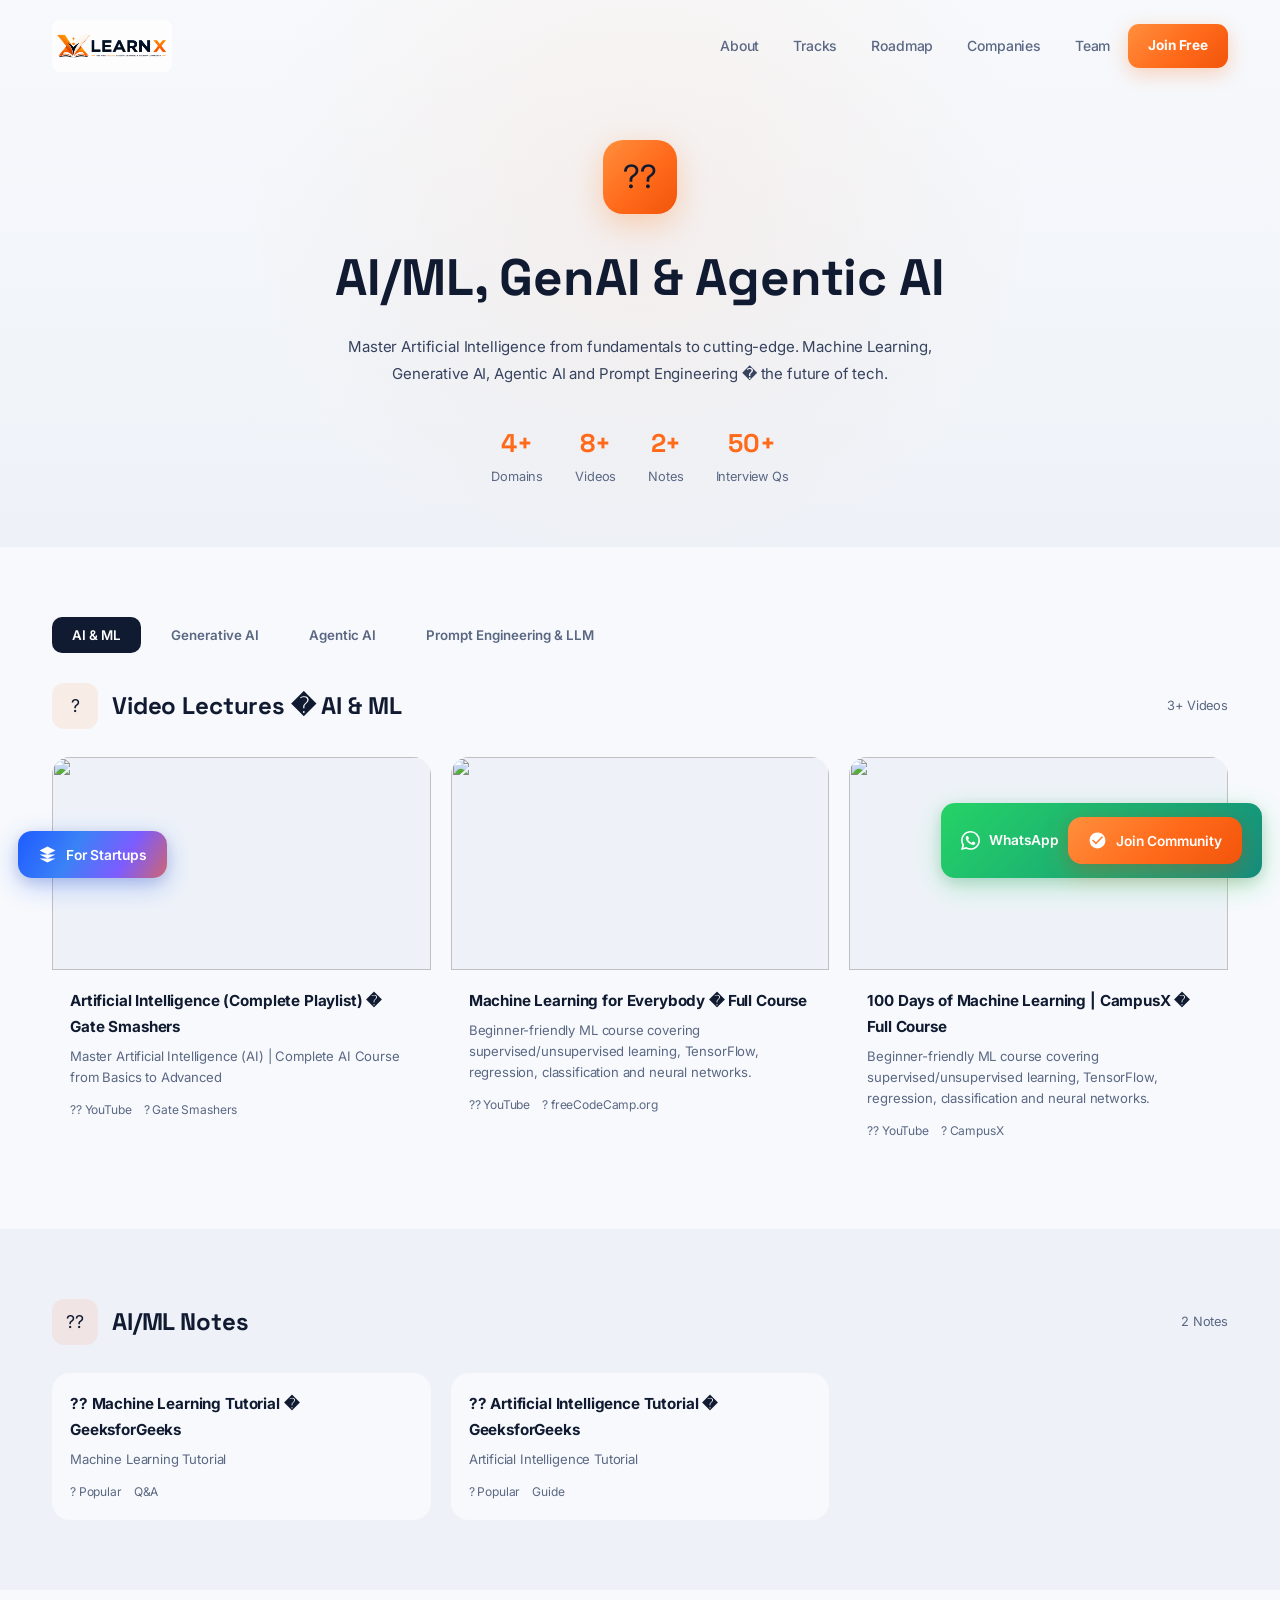
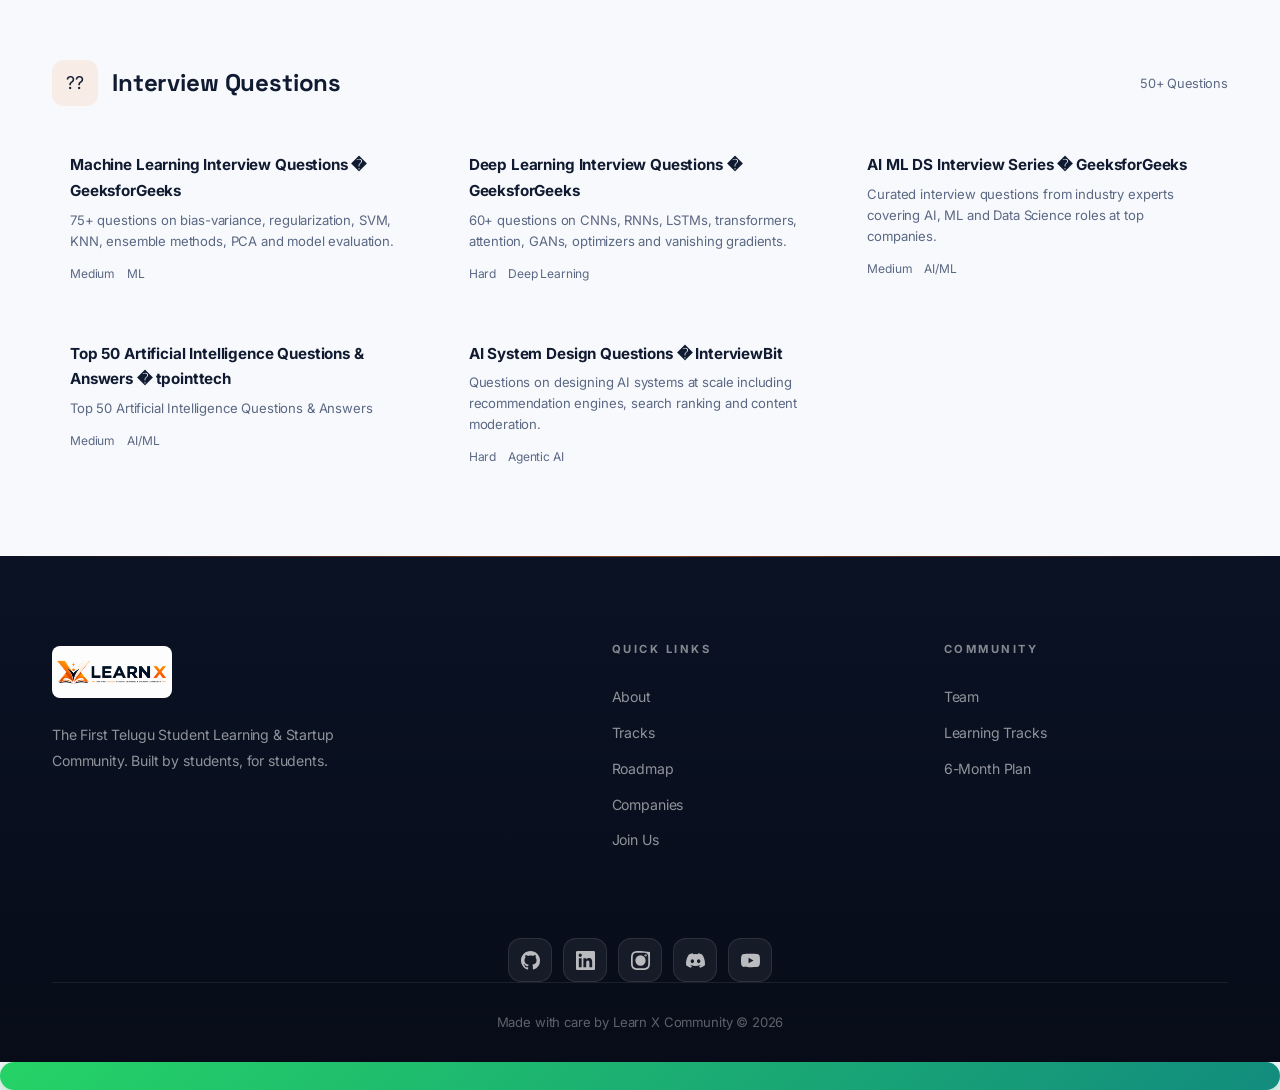
==== commit 01f0cdaa: "Update WhatsApp button to link to community across all pages" ====
--- a/AI_ML_GenAI.html
+++ b/AI_ML_GenAI.html
@@ -1,4 +1,4 @@
-﻿<!DOCTYPE html>
+<!DOCTYPE html>
 <html lang="en">
 <head>
 <meta charset="UTF-8">
@@ -7,7 +7,7 @@
 <meta name="mobile-web-app-capable" content="yes">
 <meta name="apple-mobile-web-app-capable" content="yes">
 <meta name="apple-mobile-web-app-status-bar-style" content="default">
-<title>AI/ML, GenAI & Agentic AI — Learn X Community</title>
+<title>AI/ML, GenAI & Agentic AI � Learn X Community</title>
 <link rel="icon" type="image/png" href="images/LOGO_1.png">
 <link rel="apple-touch-icon" href="images/LOGO_1.png">
 
@@ -301,13 +301,13 @@
 
 <div class="track-hero-content">
 
-<div class="track-icon">🤖</div>
+<div class="track-icon">??</div>
 
 <h1>AI/ML, GenAI & Agentic AI</h1>
 
 <p>
 Master Artificial Intelligence from fundamentals to cutting-edge.
-Machine Learning, Generative AI, Agentic AI and Prompt Engineering —
+Machine Learning, Generative AI, Agentic AI and Prompt Engineering �
 the future of tech.
 </p>
 
@@ -355,8 +355,8 @@
 <div id="ml" class="tab-content">
 
 <div class="track-section-header">
-<div class="track-section-icon">▶</div>
-<h2>Video Lectures — AI & ML</h2>
+<div class="track-section-icon">?</div>
+<h2>Video Lectures � AI & ML</h2>
 <span>3+ Videos</span>
 </div>
 
@@ -372,12 +372,12 @@
 
 <div class="video-info">
 <h4>
-Artificial Intelligence (Complete Playlist) — Gate Smashers</h4>
+Artificial Intelligence (Complete Playlist) � Gate Smashers</h4>
 <p>Master Artificial Intelligence (AI) | Complete AI Course from Basics to Advanced</p>
 
 <div class="video-meta">
-<span>📺 YouTube</span>
-<span>▶ Gate Smashers </span>
+<span>?? YouTube</span>
+<span>? Gate Smashers </span>
 </div>
 
 </div>
@@ -393,12 +393,12 @@
 </div>
 
 <div class="video-info">
-<h4>Machine Learning for Everybody — Full Course</h4>
+<h4>Machine Learning for Everybody � Full Course</h4>
 <p>Beginner-friendly ML course covering supervised/unsupervised learning, TensorFlow, regression, classification and neural networks.</p>
 
 <div class="video-meta">
-<span>📺 YouTube</span>
-<span>▶ freeCodeCamp.org</span>
+<span>?? YouTube</span>
+<span>? freeCodeCamp.org</span>
 </div>
 
 </div>
@@ -415,12 +415,12 @@
 
 <div class="video-info">
 <h4>
-100 Days of Machine Learning | CampusX — Full Course</h4>
+100 Days of Machine Learning | CampusX � Full Course</h4>
 <p>Beginner-friendly ML course covering supervised/unsupervised learning, TensorFlow, regression, classification and neural networks.</p>
 
 <div class="video-meta">
-<span>📺 YouTube</span>
-<span>▶ CampusX</span>
+<span>?? YouTube</span>
+<span>? CampusX</span>
 </div>
 
 </div>
@@ -436,8 +436,8 @@
 <div id="genai" class="tab-content" style="display:none;">
 
 <div class="track-section-header">
-<div class="track-section-icon">▶</div>
-<h2>Video Lectures — Generative AI</h2>
+<div class="track-section-icon">?</div>
+<h2>Video Lectures � Generative AI</h2>
 <span>2 Videos</span>
 </div>
 
@@ -452,12 +452,12 @@
 </div>
 
 <div class="video-info">
-<h4>Generative AI Full Course — Gemini, OpenAI, Llama, LangChain & More</h4>
+<h4>Generative AI Full Course � Gemini, OpenAI, Llama, LangChain & More</h4>
 <p>Comprehensive GenAI course covering LLMs, OpenAI API, RAG, vector databases, LangChain, Pinecone and fine-tuning.</p>
 
 <div class="video-meta">
-<span>📺 YouTube</span>
-<span>▶ freeCodeCamp.org</span>
+<span>?? YouTube</span>
+<span>? freeCodeCamp.org</span>
 </div>
 
 </div>
@@ -474,8 +474,8 @@
 <div id="agentic" class="tab-content" style="display:none;">
 
 <div class="track-section-header">
-<div class="track-section-icon">▶</div>
-<h2>Video Lectures — Agentic AI</h2>
+<div class="track-section-icon">?</div>
+<h2>Video Lectures � Agentic AI</h2>
 <span>2 Videos</span>
 </div>
 
@@ -496,8 +496,8 @@
 Complete Agentic AI Course In 10 Hours- Langchain, Langgraph, RAG,Vectorless RAG, Guardrails,Evals</p>
 
 <div class="video-meta">
-<span>📺 YouTube</span>
-<span>▶ Krish Naik
+<span>?? YouTube</span>
+<span>? Krish Naik
 </span>
 </div>
 
@@ -515,8 +515,8 @@
 <div id="prompt" class="tab-content" style="display:none;">
 
 <div class="track-section-header">
-<div class="track-section-icon">▶</div>
-<h2>Video Lectures — Prompt Engineering & LLM</h2>
+<div class="track-section-icon">?</div>
+<h2>Video Lectures � Prompt Engineering & LLM</h2>
 <span>2 Videos</span>
 </div>
 
@@ -536,8 +536,8 @@
 <p>Master zero-shot, few-shot, chain-of-thought, role prompting and advanced techniques for better LLM outputs.</p>
 
 <div class="video-meta">
-<span>📺 YouTube</span>
-<span>▶ The iScale</span>
+<span>?? YouTube</span>
+<span>? The iScale</span>
 </div>
 
 </div>
@@ -553,11 +553,11 @@
 </div>
 
 <div class="video-info">
-<h4>Large Language Models (LLMs) —  Stanford Online</h4>
+<h4>Large Language Models (LLMs) �  Stanford Online</h4>
 <p>Explore the cutting-edge realm of Large Language Models (LLMs) with this expertly curated YouTube playlist</p>
 
 <div class="video-meta">
-<span>📄 Guide</span>
+<span>?? Guide</span>
 <span> Stanford Online</span>
 </div>
 
@@ -580,7 +580,7 @@
 <div class="wrap">
 
 <div class="track-section-header">
-<div class="track-section-icon">📝</div>
+<div class="track-section-icon">??</div>
 <h2>AI/ML Notes</h2>
 <span id="notes-count-header">2 Notes</span>
 </div>
@@ -595,14 +595,14 @@
 
 <div class="video-info">
 
-<h4>📄 Machine Learning Tutorial — GeeksforGeeks</h4>
+<h4>?? Machine Learning Tutorial � GeeksforGeeks</h4>
 
 <p>
 Machine Learning Tutorial
 </p>
 
 <div class="video-meta">
-<span>⭐ Popular</span>
+<span>? Popular</span>
 <span>Q&A</span>
 </div>
 
@@ -616,14 +616,14 @@
 
 <div class="video-info">
 
-<h4>📄 Artificial Intelligence Tutorial — GeeksforGeeks</h4>
+<h4>?? Artificial Intelligence Tutorial � GeeksforGeeks</h4>
 
 <p>
 Artificial Intelligence Tutorial
 </p>
 
 <div class="video-meta">
-<span>⭐ Popular</span>
+<span>? Popular</span>
 <span>Guide</span>
 </div>
 
@@ -645,14 +645,14 @@
 
 <div class="video-info">
 
-<h4>📄 Generative AI & LLM Interview Questions — GeeksforGeeks</h4>
+<h4>?? Generative AI & LLM Interview Questions � GeeksforGeeks</h4>
 
 <p>
 45+ questions covering transformers, RAG, embeddings, fine-tuning, LoRA, RLHF, hallucinations and prompt injection.
 </p>
 
 <div class="video-meta">
-<span>⭐ Popular</span>
+<span>? Popular</span>
 <span>Q&A</span>
 </div>
 
@@ -666,14 +666,14 @@
 
 <div class="video-info">
 
-<h4>📄 Generative AI Tutorial — GeeksforGeeks</h4>
+<h4>?? Generative AI Tutorial � GeeksforGeeks</h4>
 
 <p>
 Deep dive into BERT, GPT, attention mechanisms, tokenization, embeddings and positional encoding.
 </p>
 
 <div class="video-meta">
-<span>⭐ Popular</span>
+<span>? Popular</span>
 <span>Tutorial</span>
 </div>
 
@@ -695,14 +695,14 @@
 
 <div class="video-info">
 
-<h4>📄 Agentic AI Architecture — GeeksforGeeks</h4>
+<h4>?? Agentic AI Architecture � GeeksforGeeks</h4>
 
 <p>
 Complete guide covering agent types, perception-action loops, planning, memory, tool use and multi-agent systems.
 </p>
 
 <div class="video-meta">
-<span>⭐ Popular</span>
+<span>? Popular</span>
 <span>Guide</span>
 </div>
 
@@ -716,14 +716,14 @@
 
 <div class="video-info">
 
-<h4>📄 Agentic AI Tutorial — GeeksforGeeks</h4>
+<h4>?? Agentic AI Tutorial � GeeksforGeeks</h4>
 
 <p>
 Clear comparison of traditional AI, generative models and autonomous agent systems with real-world examples.
 </p>
 
 <div class="video-meta">
-<span>⭐ Popular</span>
+<span>? Popular</span>
 <span>Guide</span>
 </div>
 
@@ -745,14 +745,14 @@
 
 <div class="video-info">
 
-<h4>📄 Prompt Engineering Techniques — GeeksforGeeks</h4>
+<h4>?? Prompt Engineering Techniques � GeeksforGeeks</h4>
 
 <p>
 Comprehensive reference: zero-shot, few-shot, chain-of-thought, ReAct, self-consistency and structured prompting.
 </p>
 
 <div class="video-meta">
-<span>⭐ Popular</span>
+<span>? Popular</span>
 <span>Guide</span>
 </div>
 
@@ -766,14 +766,14 @@
 
 <div class="video-info">
 
-<h4>📄 What is Prompt Engineering - Meaning, Working, Techniques — GeeksforGeeks</h4>
+<h4>?? What is Prompt Engineering - Meaning, Working, Techniques � GeeksforGeeks</h4>
 
 <p>
 What is Prompt Engineering - Meaning, Working, Techniques
 </p>
 
 <div class="video-meta">
-<span>⭐ Popular</span>
+<span>? Popular</span>
 <span>Guide</span>
 </div>
 
@@ -787,14 +787,14 @@
 
 <div class="video-info">
 
-<h4>📄 Large Language Model (LLM) Tutorial — GeeksforGeeks</h4>
+<h4>?? Large Language Model (LLM) Tutorial � GeeksforGeeks</h4>
 
 <p>
 Large Language Model (LLM) Tutorial
 </p>
 
 <div class="video-meta">
-<span>⭐ Popular</span>
+<span>? Popular</span>
 <span>Guide</span>
 </div>
 
@@ -808,14 +808,14 @@
 
 <div class="video-info">
 
-<h4>📄 Large Language Model (LLM) — GeeksforGeeks</h4>
+<h4>?? Large Language Model (LLM) � GeeksforGeeks</h4>
 
 <p>
 Large Language Model (LLM)
 </p>
 
 <div class="video-meta">
-<span>⭐ Popular</span>
+<span>? Popular</span>
 <span>Guide</span>
 </div>
 
@@ -840,7 +840,7 @@
 
 <div class="track-section-header">
 
-<div class="track-section-icon">🎯</div>
+<div class="track-section-icon">??</div>
 
 <h2>Interview Questions</h2>
 
@@ -858,7 +858,7 @@
 
 <div class="video-info">
 
-<h4>Machine Learning Interview Questions — GeeksforGeeks</h4>
+<h4>Machine Learning Interview Questions � GeeksforGeeks</h4>
 
 <p>
 75+ questions on bias-variance, regularization, SVM, KNN, ensemble methods, PCA and model evaluation.
@@ -879,7 +879,7 @@
 
 <div class="video-info">
 
-<h4>Deep Learning Interview Questions — GeeksforGeeks</h4>
+<h4>Deep Learning Interview Questions � GeeksforGeeks</h4>
 
 <p>
 60+ questions on CNNs, RNNs, LSTMs, transformers, attention, GANs, optimizers and vanishing gradients.
@@ -900,7 +900,7 @@
 
 <div class="video-info">
 
-<h4>AI ML DS Interview Series — GeeksforGeeks</h4>
+<h4>AI ML DS Interview Series � GeeksforGeeks</h4>
 
 <p>
 Curated interview questions from industry experts covering AI, ML and Data Science roles at top companies.
@@ -921,7 +921,7 @@
 
 <div class="video-info">
 
-<h4>Top 50 Artificial Intelligence Questions & Answers — tpointtech</h4>
+<h4>Top 50 Artificial Intelligence Questions & Answers � tpointtech</h4>
 
 <p>
 Top 50 Artificial Intelligence Questions & Answers
@@ -942,7 +942,7 @@
 
 <div class="video-info">
 
-<h4>AI System Design Questions — InterviewBit</h4>
+<h4>AI System Design Questions � InterviewBit</h4>
 
 <p>
 Questions on designing AI systems at scale including recommendation engines, search ranking and content moderation.
@@ -971,7 +971,7 @@
 
 <div class="video-info">
 
-<h4>Generative AI & LLM Interview Questions — GeeksforGeeks</h4>
+<h4>Generative AI & LLM Interview Questions � GeeksforGeeks</h4>
 
 <p>
 45+ questions on transformers, RAG, embeddings, LoRA, RLHF, prompt injection and LLM evaluation.
@@ -992,7 +992,7 @@
 
 <div class="video-info">
 
-<h4>Artificial Intelligence Interview Questions — GeeksforGeeks</h4>
+<h4>Artificial Intelligence Interview Questions � GeeksforGeeks</h4>
 
 <p>
 50+ questions on search algorithms, knowledge representation, reasoning, planning and reinforcement learning.
@@ -1013,7 +1013,7 @@
 
 <div class="video-info">
 
-<h4>AI Interview Questions — InterviewBit</h4>
+<h4>AI Interview Questions � InterviewBit</h4>
 
 <p>
 Frequently asked AI interview questions with answers covering ML, NLP, computer vision and robotics.
@@ -1042,7 +1042,7 @@
 
 <div class="video-info">
 
-<h4>Top Agentic AI Interview Questions and Answers — GeeksforGeeks</h4>
+<h4>Top Agentic AI Interview Questions and Answers � GeeksforGeeks</h4>
 
 <p>
 Understand the distinctions between traditional AI, generative models and autonomous agent architectures.
@@ -1134,7 +1134,7 @@
 
 <div class="video-info">
 
-<h4>GenAI Prompting Questions — GeeksforGeeks</h4>
+<h4>GenAI Prompting Questions � GeeksforGeeks</h4>
 
 <p>
 Interview questions on prompt injection, context windows, token limits, structured outputs and evaluation metrics.
@@ -1250,7 +1250,7 @@
 </button>
 </div>
 <div class="fcta">
-<button class="fcta-btn fcta-wa" id="fctaWa">
+<a class="fcta-btn fcta-wa" id="fctaWa" href="https://chat.whatsapp.com/JkRpw04SvAk1ImTrjGTgyW" target="_blank" rel="noopener">
 <svg viewBox="0 0 24 24"><path d="M17.472 14.382c-.297-.149-1.758-.867-2.03-.967-.273-.099-.471-.148-.67.15-.197.297-.767.966-.94 1.164-.173.199-.347.223-.644.075-.297-.15-1.255-.463-2.39-1.475-.883-.788-1.48-1.761-1.653-2.059-.173-.297-.018-.458.13-.606.134-.133.298-.347.446-.52.149-.174.198-.298.298-.497.099-.198.05-.371-.025-.52-.075-.149-.669-1.612-.916-2.207-.242-.579-.487-.5-.669-.51-.173-.008-.371-.01-.57-.01-.198 0-.52.074-.792.372-.272.297-1.04 1.016-1.04 2.479 0 1.462 1.065 2.875 1.213 3.074.149.198 2.096 3.2 5.077 4.487.709.306 1.262.489 1.694.625.712.227 1.36.195 1.871.118.571-.085 1.758-.719 2.006-1.413.248-.694.248-1.289.173-1.413-.074-.124-.272-.198-.57-.347m-5.421 7.403h-.004a9.87 9.87 0 01-5.031-1.378l-.361-.214-3.741.982.998-3.648-.235-.374a9.86 9.86 0 01-1.51-5.26c.001-5.45 4.436-9.884 9.888-9.884 2.64 0 5.122 1.03 6.988 2.898a9.825 9.825 0 012.893 6.994c-.003 5.45-4.437 9.884-9.885 9.884m8.413-18.297A11.815 11.815 0 0012.05 0C5.495 0 .16 5.335.157 11.892c0 2.096.547 4.142 1.588 5.945L.057 24l6.305-1.654a11.882 11.882 0 005.683 1.448h.005c6.554 0 11.89-5.335 11.893-11.893a11.821 11.821 0 00-3.48-8.413z"/></svg>
 <span class="fcta-text">WhatsApp</span>
 <span class="fcta-tooltip">Join our WhatsApp Community</span>
@@ -1264,7 +1264,7 @@
 </div>
 
 
-<!-- ═══ POPUP — JOIN COMMUNITY ═══ -->
+<!-- --- POPUP � JOIN COMMUNITY --- -->
 <div class="popup-overlay" id="joinCommunityOverlay">
 <div class="popup">
 <button class="popup-close" id="joinCommunityClose">
@@ -1279,10 +1279,10 @@
 <div class="fg"><input type="text" id="jcCollege" placeholder="College Name"></div>
 <div class="fg"><input type="text" id="jcBranch" placeholder="Branch"></div>
 <div class="fg"><textarea id="jcGoal" placeholder="Your Career Goal"></textarea></div>
-<button type="submit" class="popup-submit">Submit →</button>
+<button type="submit" class="popup-submit">Submit ?</button>
 </form>
 <div class="popup-success" id="joinCommunitySuccess">
-<div class="check">✓</div>
+<div class="check">?</div>
 <h3>Application Received!</h3>
 <p>We'll get back to you within 24 hours.</p>
 </div>
@@ -1292,7 +1292,7 @@
 
 </div>
 
-<!-- ═══ POPUP — STARTUP ═══ -->
+<!-- --- POPUP � STARTUP --- -->
 <div class="popup-overlay" id="startupOverlay">
 <div class="popup">
 <button class="popup-close" id="startupClose">
@@ -1305,15 +1305,17 @@
 <div class="fg"><input type="email" id="startupEmail" placeholder="Email *" required><div class="err-msg">Please enter a valid email</div></div>
 <div class="fg"><input type="tel" id="startupPhone" placeholder="Phone Number *" required><div class="err-msg">Please enter a valid 10-digit phone</div></div>
 <div class="fg"><textarea id="startupIdea" placeholder="Your Startup Idea *" required></textarea><div class="err-msg">Please share your idea</div></div>
-<button type="submit" class="popup-submit">Submit Idea →</button>
+<button type="submit" class="popup-submit">Submit Idea ?</button>
 </form>
 <div class="popup-success" id="startupSuccess">
-<div class="check">✓</div>
+<div class="check">?</div>
 <h3>Idea Submitted!</h3>
-<p>We'll review and get back to you soon. Start building! 🚀</p>
+<p>We'll review and get back to you soon. Start building! ??</p>
 </div>
 </div>
 </div>
 <script src="script.js"></script>
 </body>
 </html>
+
+
--- a/style.css
+++ b/style.css
@@ -74,6 +74,14 @@
 .nav-btn:hover{background:var(--bg2)}
 .nav-btn svg{width:26px;height:26px;display:block;stroke-width:2.2}
 .prog{position:absolute;bottom:0;left:0;height:2px;background:var(--g-univ);width:0;transition:width .1s linear;box-shadow:0 0 14px rgba(255,106,26,.5)}
+
+/* NAV — logged-in user chip + logout */
+.nav-user{display:flex;align-items:center;gap:10px;padding:5px 6px 5px 6px;border-radius:100px;background:var(--bg2);border:1px solid var(--line)}
+@media(max-width:900px){.nav-user{margin:6px 0 4px}}
+.nav-av{width:32px;height:32px;border-radius:50%;display:grid;place-items:center;font-family:'Space Grotesk',sans-serif;font-weight:700;font-size:.82rem;color:#fff;background:var(--g);flex-shrink:0;box-shadow:0 4px 12px rgba(255,106,26,.3)}
+.nav-uname{font-size:.82rem;font-weight:600;color:var(--t);max-width:120px;overflow:hidden;text-overflow:ellipsis;white-space:nowrap}
+.nav-logout{font-family:inherit;font-size:.78rem;font-weight:700;color:#fff;background:var(--blue);border:none;border-radius:100px;padding:8px 15px;cursor:pointer;transition:all .3s var(--e)}
+.nav-logout:hover{background:var(--blue-d);transform:translateY(-1px)}
 
 @media(max-width:900px){
   .nav-links{position:absolute;top:100%;left:14px;right:14px;background:rgba(255,255,255,.98);backdrop-filter:blur(20px) saturate(180%);-webkit-backdrop-filter:blur(20px) saturate(180%);flex-direction:column;padding:16px;gap:6px;transform:translateY(-12px);opacity:0;visibility:hidden;transition:all .35s var(--e2);border:1px solid var(--line);border-radius:22px;box-shadow:0 26px 64px rgba(16,26,48,.14)}
@@ -163,7 +171,6 @@
 .sg{display:grid;grid-template-columns:repeat(5,1fr);gap:18px;margin-top:-54px;position:relative;z-index:5}
 @media(max-width:900px){.sg{grid-template-columns:repeat(3,1fr)}}
 @media(max-width:600px){.sg{grid-template-columns:repeat(2,1fr);margin-top:-34px}}
-@media(max-width:400px){.sg{grid-template-columns:1fr}}
 .sbx{text-align:center;padding:36px 18px;background:var(--surface);border-radius:var(--r2);border:1px solid var(--line);transition:all .45s var(--e2);box-shadow:var(--sh2)}
 .sbx:hover{transform:translateY(-6px);border-color:var(--blue-soft2);box-shadow:var(--sh4)}
 .sn{font-family:'Space Grotesk',sans-serif;font-size:clamp(1.8rem,4vw,2.7rem);font-weight:800;color:var(--ink);line-height:1;letter-spacing:-1px}
@@ -201,10 +208,8 @@
 .trk-media::before{content:'';position:absolute;inset:0;z-index:2;background:linear-gradient(180deg,rgba(10,18,36,0) 30%,rgba(10,18,36,.55) 100%)}
 .trk-tag{position:absolute;top:12px;left:12px;z-index:3;font-size:.6rem;font-weight:800;letter-spacing:1px;text-transform:uppercase;color:#fff;background:rgba(10,18,36,.42);backdrop-filter:blur(6px);-webkit-backdrop-filter:blur(6px);padding:5px 11px;border-radius:8px;border:1px solid rgba(255,255,255,.18)}
 .trk-body{display:flex;align-items:center;gap:14px;padding:18px 18px 20px;position:relative;z-index:2}
-.trk-ic{width:48px;height:48px;flex-shrink:0;border-radius:14px;display:grid;place-items:center;background:var(--blue-soft);border:1px solid var(--blue-soft2);transition:all .45s var(--e2)}
-.trk-ic svg{width:24px;height:24px;color:var(--blue);stroke-linecap:round;stroke-linejoin:round}
-.trk:hover .trk-ic{background:var(--g);box-shadow:0 8px 22px rgba(255,106,26,.32)}
-.trk:hover .trk-ic svg{color:#fff;stroke:#fff}
+.trk-ic{width:48px;height:48px;flex-shrink:0;border-radius:14px;display:grid;place-items:center;background:rgba(10,16,32,.92);border:1px solid rgba(255,255,255,.14);color:#fff;font-weight:800;font-size:1.05rem;font-family:'Space Grotesk',sans-serif;letter-spacing:.5px;box-shadow:0 6px 18px rgba(0,0,0,.35);transition:all .45s var(--e2)}
+.trk:hover .trk-ic{transform:rotate(-6deg) scale(1.05);background:var(--g);border-color:transparent;box-shadow:0 8px 22px rgba(255,106,26,.32)}
 .trk-txt{flex:1;min-width:0}
 .trk-txt h4{font-family:'Space Grotesk',sans-serif;font-size:1.02rem;font-weight:700;line-height:1.2;letter-spacing:-.3px;color:var(--ink)}
 .trk-txt span{display:block;font-size:.78rem;color:var(--t3);margin-top:3px;white-space:nowrap;overflow:hidden;text-overflow:ellipsis}
@@ -456,7 +461,7 @@
 @media(max-width:768px){.sb{padding:0}.sec{padding:60px 0}.ft{padding:60px 0 0}.hero{padding:120px 20px 70px}.wrap{padding:0 20px}}
 @media(max-width:600px){.sb{padding:0}.sbx{padding:24px 14px}.sn{font-size:1.6rem}.faq-section{padding:54px 0}.sec{padding:54px 0}.ft{padding:48px 0 0}.tc{padding:26px 22px}.tc2{padding:26px 16px}.hero-visual{height:320px}}
 @media(max-width:480px){.hero{padding:110px 16px 60px}.hero h1{font-size:2rem;letter-spacing:-1px}.hero p.lede{font-size:.94rem}.sg{grid-template-columns:1fr 1fr}.sn{font-size:1.4rem}.wrap{padding:0 16px}}
-@media(max-width:400px){.hero{padding:100px 12px 50px}.sg{grid-template-columns:1fr}.fcta{bottom:12px;right:12px}.fcta-left{right:auto;left:12px}}
+@media(max-width:400px){.hero{padding:100px 12px 50px}.fcta{bottom:12px;right:12px}.fcta-left{right:auto;left:12px}}
 
 @media(hover:none) and (pointer:coarse){.tc:hover{transform:none}.tc2:hover{transform:none}.sbx:hover{transform:none}.mc:hover{transform:none}.tcard:hover{transform:none}.btn-p:hover{transform:none}.btn-g:hover{transform:none}.fcta-btn:hover{transform:none}.pillar:hover{transform:none}.loop-step:hover{transform:none}.step:hover{transform:none}.trk:hover{transform:none}}
 
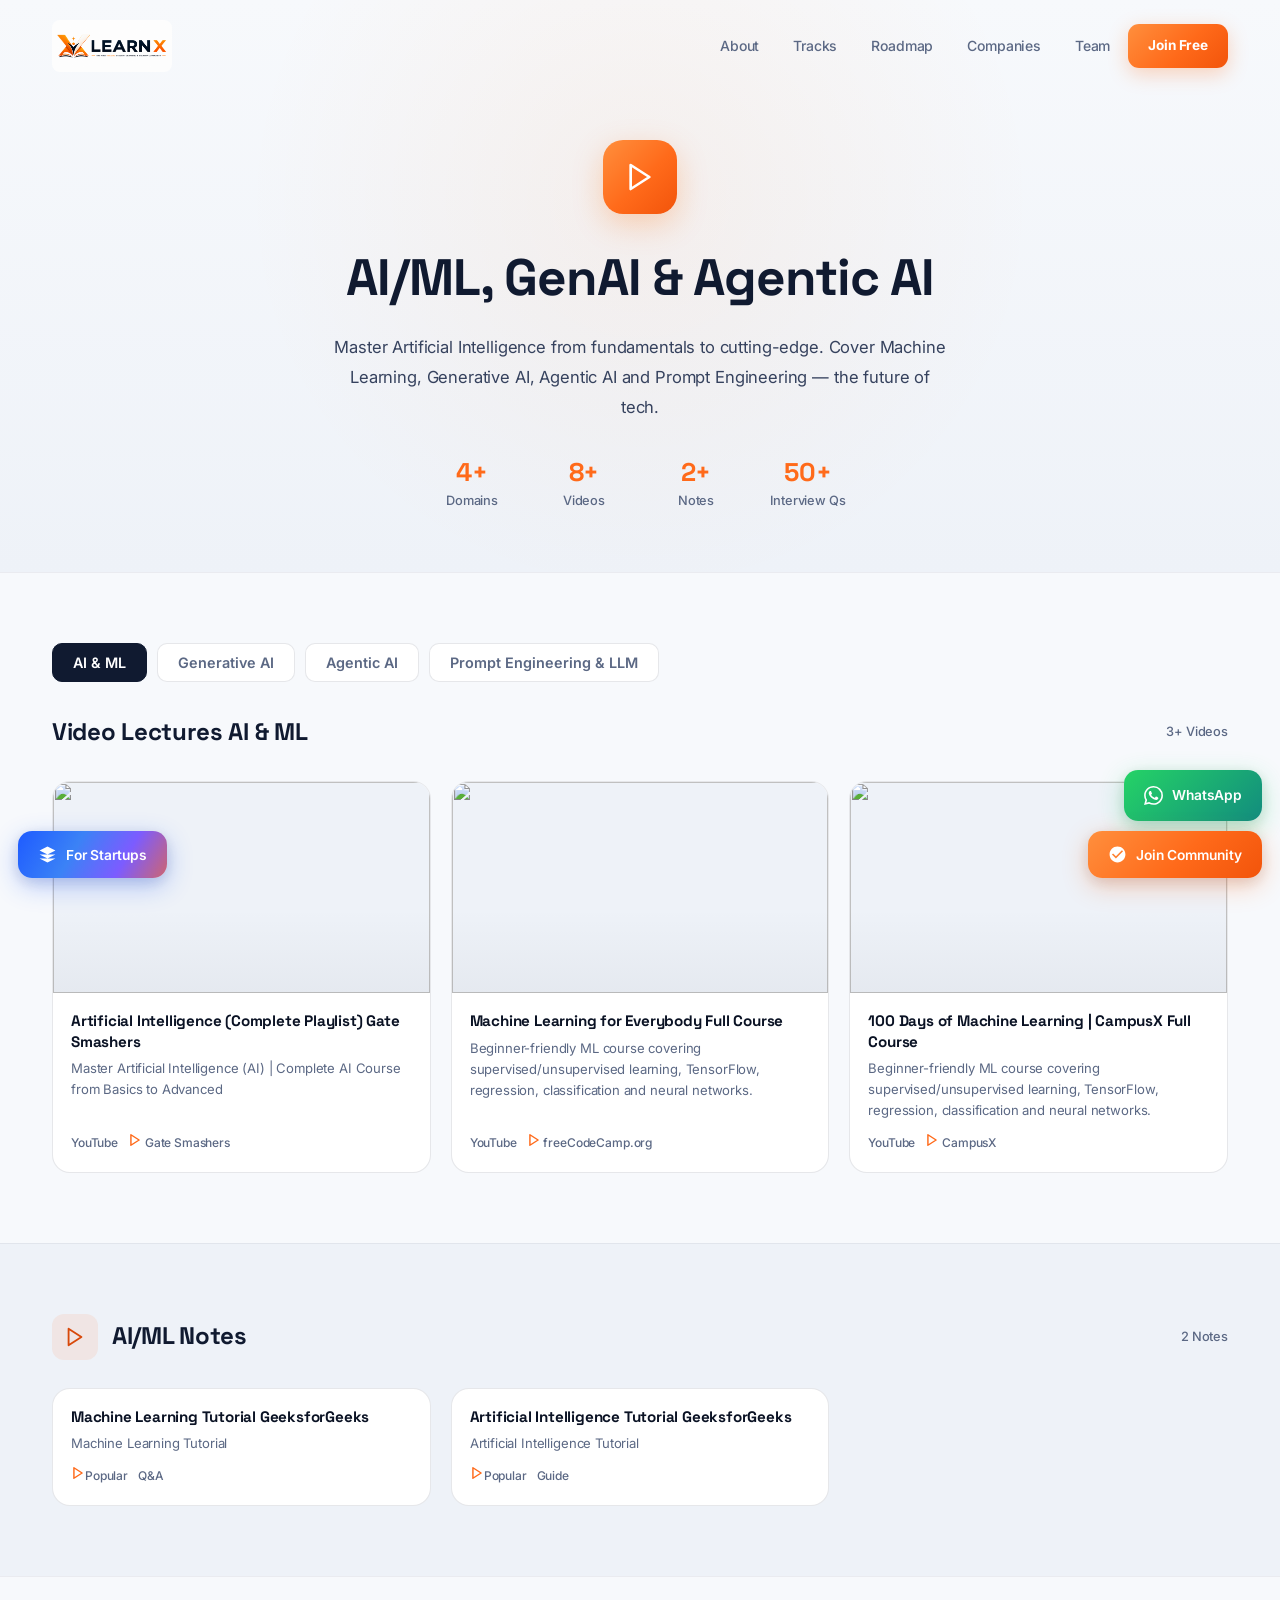
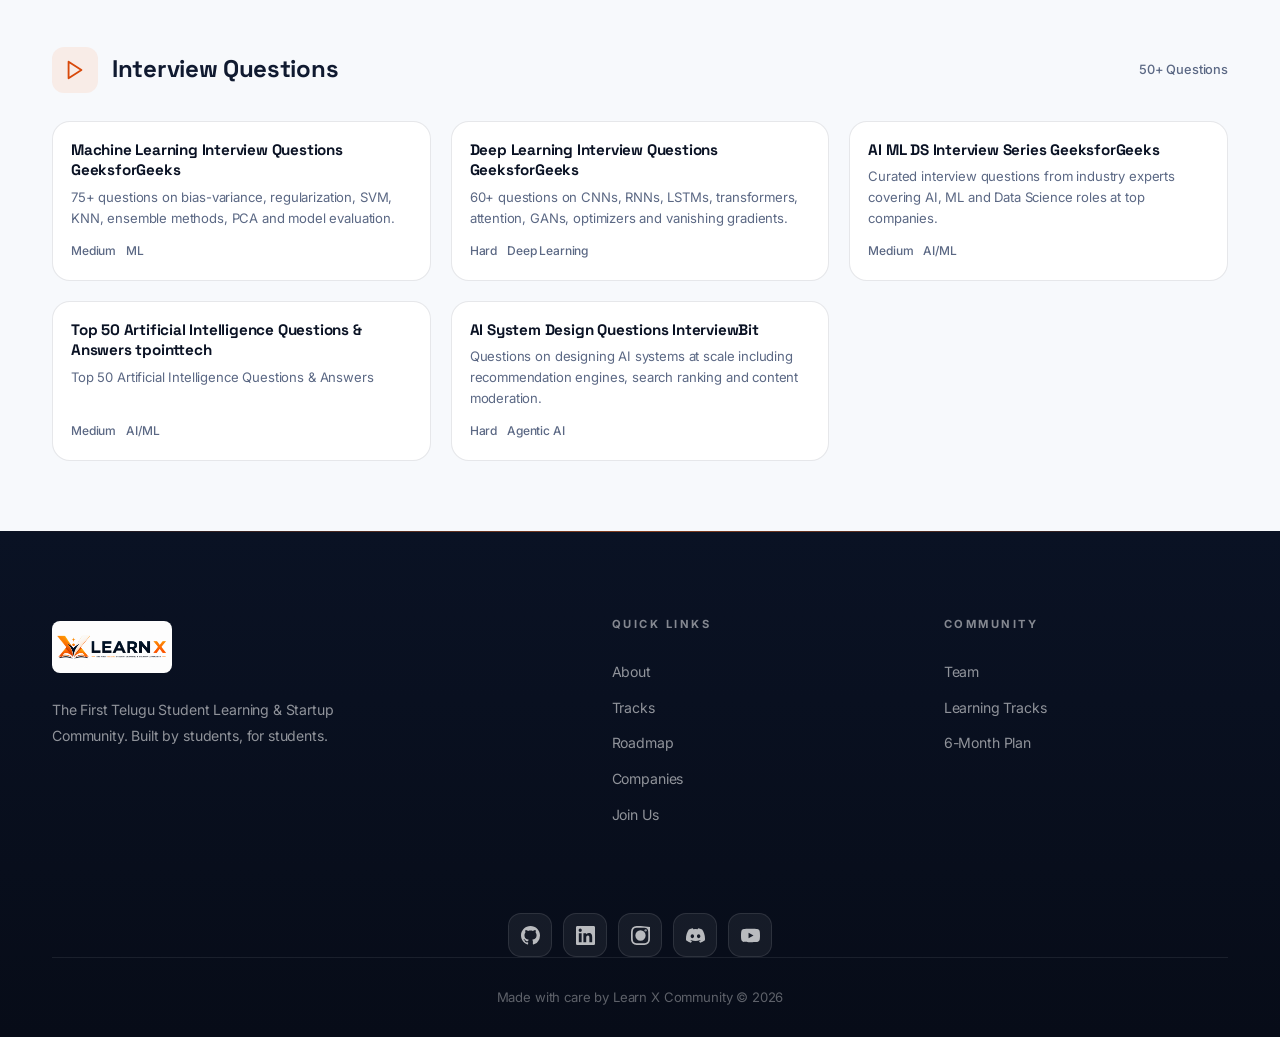
==== commit 2f063a5c: "Update project files" ====
--- a/AI_ML_GenAI.html
+++ b/AI_ML_GenAI.html
@@ -7,7 +7,7 @@
 <meta name="mobile-web-app-capable" content="yes">
 <meta name="apple-mobile-web-app-capable" content="yes">
 <meta name="apple-mobile-web-app-status-bar-style" content="default">
-<title>AI/ML, GenAI & Agentic AI � Learn X Community</title>
+<title>AI/ML, GenAI & Agentic AI  Learn X Community</title>
 <link rel="icon" type="image/png" href="images/LOGO_1.png">
 <link rel="apple-touch-icon" href="images/LOGO_1.png">
 
@@ -18,268 +18,25 @@
 <script type="module" src="auth.js"></script>
 <script src="auth-ui.js"></script>
 
-<style>
-
-.track-hero{
-    padding:140px 32px 60px;
-    text-align:center;
-    position:relative;
-    overflow:hidden;
-    background:linear-gradient(180deg,var(--bg),var(--bg2));
-}
-
-.track-hero::before{
-    content:'';
-    position:absolute;
-    top:-200px;
-    left:50%;
-    transform:translateX(-50%);
-    width:800px;
-    height:800px;
-    background:radial-gradient(circle,rgba(255,107,0,.06),transparent 70%);
-    border-radius:50%;
-}
-
-.track-hero-content{
-    position:relative;
-    z-index:2;
-    max-width:850px;
-    margin:auto;
-}
-
-.track-icon{
-    width:74px;
-    height:74px;
-    border-radius:20px;
-    display:grid;
-    place-items:center;
-    font-size:2rem;
-    margin:auto;
-    background:var(--g);
-    box-shadow:0 10px 30px rgba(255,107,0,.25);
-}
-
-.track-hero h1{
-    margin:20px 0 12px;
-    font-size:clamp(2.2rem,4vw,3.2rem);
-    font-family:'Space Grotesk',sans-serif;
-    font-weight:800;
-}
-
-.track-hero p{
-    color:var(--t2);
-    max-width:620px;
-    margin:auto;
-    line-height:1.8;
-}
-
-.track-stats{
-    display:flex;
-    justify-content:center;
-    flex-wrap:wrap;
-    gap:32px;
-    margin-top:35px;
-}
-
-.track-stat{text-align:center;}
-
-.track-stat-num{
-    font-size:1.6rem;
-    font-weight:800;
-    color:var(--p);
-    font-family:'Space Grotesk';
-}
-
-.track-stat-label{
-    font-size:.8rem;
-    color:var(--t3);
-}
-
-.track-section{
-    padding:70px 0;
-    border-top:1px solid var(--brd2);
-}
-
-.track-section-alt{
-    background:var(--bg2);
-}
-
-.track-section-header{
-    display:flex;
-    align-items:center;
-    gap:14px;
-    margin-bottom:28px;
-}
-
-.track-section-icon{
-    width:46px;
-    height:46px;
-    display:grid;
-    place-items:center;
-    border-radius:12px;
-    background:var(--pa);
-    font-size:1.1rem;
-}
-
-.track-section-header h2{
-    font-size:1.5rem;
-    font-family:'Space Grotesk';
-    font-weight:700;
-}
-
-.track-section-header span{
-    margin-left:auto;
-    color:var(--t3);
-    font-size:.8rem;
-}
-
-.subtopic-tabs{
-    display:flex;
-    gap:10px;
-    margin-bottom:30px;
-    flex-wrap:wrap;
-}
-
-.subtopic-tab{
-    padding:10px 20px;
-    border-radius:10px;
-    border:1px solid var(--brd);
-    background:var(--bg);
-    color:var(--t3);
-    cursor:pointer;
-    transition:.3s;
-    font-weight:600;
-}
-
-.subtopic-tab:hover,
-.subtopic-tab.active{
-    background:var(--t);
-    color:#fff;
-    border-color:var(--t);
-}
-
-.video-grid,
-.notes-list,
-.interview-grid{
-    display:grid;
-    grid-template-columns:repeat(3,1fr);
-    gap:20px;
-}
-
-.video-card{
-    background:var(--bg);
-    border:1px solid var(--brd);
-    border-radius:18px;
-    overflow:hidden;
-    transition:.35s;
-    text-decoration:none;
-    color:inherit;
-}
-
-.video-card:hover{
-    transform:translateY(-6px);
-    box-shadow:var(--sh4);
-    border-color:var(--pa2);
-}
-
-.video-thumb{
-    aspect-ratio:16/9;
-    overflow:hidden;
-    background:var(--bg2);
-}
-
-.video-thumb img{
-    width:100%;
-    height:100%;
-    object-fit:cover;
-    transition:.35s;
-}
-
-.video-card:hover img{
-    transform:scale(1.06);
-}
-
-.video-info{
-    padding:18px;
-}
-
-.video-info h4{
-    font-size:.95rem;
-    margin-bottom:6px;
-}
-
-.video-info p{
-    font-size:.82rem;
-    color:var(--t3);
-    line-height:1.6;
-}
-
-.video-meta{
-    display:flex;
-    gap:12px;
-    margin-top:12px;
-    font-size:.75rem;
-    color:var(--t3);
-}
-
-@media(max-width:900px){
-.video-grid,
-.notes-list,
-.interview-grid{
-    grid-template-columns:repeat(2,1fr);
-}
-}
-
-@media(max-width:600px){
-.video-grid,
-.notes-list,
-.interview-grid{
-    grid-template-columns:1fr;
-}
-.track-hero{
-    padding:120px 20px 50px;
-}
-.track-hero h1{
-    font-size:1.8rem;
-}
-.track-stats{
-    gap:20px;
-}
-.track-stat-num{
-    font-size:1.3rem;
-}
-.subtopic-tabs{
-    gap:6px;
-}
-.subtopic-tab{
-    padding:8px 14px;
-    font-size:.82rem;
-}
-.track-section-header h2{
-    font-size:1.2rem;
-}
-}
-
-@media(max-width:400px){
-.track-hero{
-    padding:100px 16px 40px;
-}
-.track-hero h1{
-    font-size:1.5rem;
-}
-.subtopic-tab{
-    padding:7px 10px;
-    font-size:.75rem;
-}
-.track-stat-num{
-    font-size:1.1rem;
-}
-}
-</style>
-
 </head>
 
 <body>
+
+<!-- MAANG BANNER POPUP -->
+<div class="maang-popup-overlay" id="maangPopupOverlay">
+  <div class="maang-popup">
+    <button class="maang-close" id="maangPopupClose" aria-label="Close">
+      <svg viewBox="0 0 24 24" fill="none" stroke="currentColor" stroke-width="2.5" stroke-linecap="round"><line x1="18" y1="6" x2="6" y2="18"/><line x1="6" y1="6" x2="18" y2="18"/></svg>
+    </button>
+    <img src="images/founding members/MAANG Learn X.png" alt="MAANG Learn X">
+    <div class="maang-btns">
+      <a href="https://maang-learn-x.vercel.app/" target="_blank" rel="noopener" class="maang-btn maang-visit">Visit Site</a>
+      <a href="https://maang-learn-x.vercel.app/internships" target="_blank" rel="noopener" class="maang-btn maang-intern">Paid Internships</a>
+    </div>
+  </div>
+</div>
+
+
 
 <nav class="nav" id="nav">
 <div class="nav-inner">
@@ -301,14 +58,12 @@
 
 <div class="track-hero-content">
 
-<div class="track-icon">??</div>
+<div class="track-icon"><svg viewBox="0 0 24 24" fill="none" stroke="currentColor" stroke-width="2" stroke-linecap="round" stroke-linejoin="round"><polygon points="5 3 19 12 5 21 5 3"/></svg></div>
 
 <h1>AI/ML, GenAI & Agentic AI</h1>
 
 <p>
-Master Artificial Intelligence from fundamentals to cutting-edge.
-Machine Learning, Generative AI, Agentic AI and Prompt Engineering �
-the future of tech.
+Master Artificial Intelligence from fundamentals to cutting-edge. Cover Machine Learning, Generative AI, Agentic AI and Prompt Engineering — the future of tech.
 </p>
 
 <div class="track-stats">
@@ -355,11 +110,9 @@
 <div id="ml" class="tab-content">
 
 <div class="track-section-header">
-<div class="track-section-icon">?</div>
-<h2>Video Lectures � AI & ML</h2>
+<h2>Video Lectures  AI & ML</h2>
 <span>3+ Videos</span>
 </div>
-
 <div class="video-grid">
 
 <a href="https://youtube.com/playlist?list=PLxCzCOWd7aiHGhOHV-nwb0HR5US5GFKFI&si=_7DGxoT1Xcc_cFgO"
@@ -372,16 +125,13 @@
 
 <div class="video-info">
 <h4>
-Artificial Intelligence (Complete Playlist) � Gate Smashers</h4>
+Artificial Intelligence (Complete Playlist)  Gate Smashers</h4>
 <p>Master Artificial Intelligence (AI) | Complete AI Course from Basics to Advanced</p>
-
-<div class="video-meta">
-<span>?? YouTube</span>
-<span>? Gate Smashers </span>
-</div>
-
-</div>
-
+<div class="video-meta">
+<span>YouTube</span>
+<span><svg viewBox="0 0 24 24" fill="none" stroke="currentColor" stroke-width="2.5" stroke-linecap="round" stroke-linejoin="round"><polygon points="5 3 19 12 5 21 5 3"/></svg> Gate Smashers </span>
+</div>
+</div>
 </a>
 
 <a href="https://www.youtube.com/watch?v=i_LwzRVP7bg"
@@ -393,16 +143,13 @@
 </div>
 
 <div class="video-info">
-<h4>Machine Learning for Everybody � Full Course</h4>
+<h4>Machine Learning for Everybody  Full Course</h4>
 <p>Beginner-friendly ML course covering supervised/unsupervised learning, TensorFlow, regression, classification and neural networks.</p>
-
-<div class="video-meta">
-<span>?? YouTube</span>
-<span>? freeCodeCamp.org</span>
-</div>
-
-</div>
-
+<div class="video-meta">
+<span>YouTube</span>
+<span><svg viewBox="0 0 24 24" fill="none" stroke="currentColor" stroke-width="2.5" stroke-linecap="round" stroke-linejoin="round"><polygon points="5 3 19 12 5 21 5 3"/></svg> freeCodeCamp.org</span>
+</div>
+</div>
 </a>
 
 <a href="https://youtube.com/playlist?list=PLKnIA16_Rmvbr7zKYQuBfsVkjoLcJgxHH&si=TGzPODFU7Ls_rVMY"
@@ -415,18 +162,14 @@
 
 <div class="video-info">
 <h4>
-100 Days of Machine Learning | CampusX � Full Course</h4>
+100 Days of Machine Learning | CampusX  Full Course</h4>
 <p>Beginner-friendly ML course covering supervised/unsupervised learning, TensorFlow, regression, classification and neural networks.</p>
-
-<div class="video-meta">
-<span>?? YouTube</span>
-<span>? CampusX</span>
-</div>
-
-</div>
-
-</a>
-
+<div class="video-meta">
+<span>YouTube</span>
+<span><svg viewBox="0 0 24 24" fill="none" stroke="currentColor" stroke-width="2.5" stroke-linecap="round" stroke-linejoin="round"><polygon points="5 3 19 12 5 21 5 3"/></svg> CampusX</span>
+</div>
+</div>
+</a>
 </div>
 
 </div>
@@ -436,11 +179,9 @@
 <div id="genai" class="tab-content" style="display:none;">
 
 <div class="track-section-header">
-<div class="track-section-icon">?</div>
-<h2>Video Lectures � Generative AI</h2>
+<h2>Video Lectures  Generative AI</h2>
 <span>2 Videos</span>
 </div>
-
 <div class="video-grid">
 
 <a href="https://www.youtube.com/watch?v=mEsleV16qdo"
@@ -452,19 +193,14 @@
 </div>
 
 <div class="video-info">
-<h4>Generative AI Full Course � Gemini, OpenAI, Llama, LangChain & More</h4>
+<h4>Generative AI Full Course  Gemini, OpenAI, Llama, LangChain & More</h4>
 <p>Comprehensive GenAI course covering LLMs, OpenAI API, RAG, vector databases, LangChain, Pinecone and fine-tuning.</p>
-
-<div class="video-meta">
-<span>?? YouTube</span>
-<span>? freeCodeCamp.org</span>
-</div>
-
-</div>
-
-</a>
-
-
+<div class="video-meta">
+<span>YouTube</span>
+<span><svg viewBox="0 0 24 24" fill="none" stroke="currentColor" stroke-width="2.5" stroke-linecap="round" stroke-linejoin="round"><polygon points="5 3 19 12 5 21 5 3"/></svg> freeCodeCamp.org</span>
+</div>
+</div>
+</a>
 </div>
 
 </div>
@@ -474,11 +210,9 @@
 <div id="agentic" class="tab-content" style="display:none;">
 
 <div class="track-section-header">
-<div class="track-section-icon">?</div>
-<h2>Video Lectures � Agentic AI</h2>
+<h2>Video Lectures  Agentic AI</h2>
 <span>2 Videos</span>
 </div>
-
 <div class="video-grid">
 
 <a href="https://youtu.be/rV3HJ4LEZ7k?si=ST-64ha6sDfvLWaj"
@@ -492,20 +226,14 @@
 <div class="video-info">
 <h4>
 Complete Agentic AI Course In 10 Hours- Langchain, Langgraph, RAG,Vectorless RAG, Guardrails,Evals</h4>
-<p>
-Complete Agentic AI Course In 10 Hours- Langchain, Langgraph, RAG,Vectorless RAG, Guardrails,Evals</p>
-
-<div class="video-meta">
-<span>?? YouTube</span>
-<span>? Krish Naik
+<p>Comprehensive 10-hour Agentic AI course covering LangChain, LangGraph, RAG, vectorless RAG, guardrails and evals with hands-on projects.</p>
+<div class="video-meta">
+<span>YouTube</span>
+<span><svg viewBox="0 0 24 24" fill="none" stroke="currentColor" stroke-width="2.5" stroke-linecap="round" stroke-linejoin="round"><polygon points="5 3 19 12 5 21 5 3"/></svg> Krish Naik
 </span>
 </div>
-
-</div>
-
-</a>
-
-
+</div>
+</a>
 </div>
 
 </div>
@@ -515,11 +243,9 @@
 <div id="prompt" class="tab-content" style="display:none;">
 
 <div class="track-section-header">
-<div class="track-section-icon">?</div>
-<h2>Video Lectures � Prompt Engineering & LLM</h2>
+<h2>Video Lectures  Prompt Engineering & LLM</h2>
 <span>2 Videos</span>
 </div>
-
 <div class="video-grid">
 
 <a href="https://youtu.be/YhRfgYH_AoU?si=lNWnS1tyqGS67P3z"
@@ -534,14 +260,11 @@
 <h4>
 Prompt Engineering Full Course | From Beginner to Pro</h4>
 <p>Master zero-shot, few-shot, chain-of-thought, role prompting and advanced techniques for better LLM outputs.</p>
-
-<div class="video-meta">
-<span>?? YouTube</span>
-<span>? The iScale</span>
-</div>
-
-</div>
-
+<div class="video-meta">
+<span>YouTube</span>
+<span><svg viewBox="0 0 24 24" fill="none" stroke="currentColor" stroke-width="2.5" stroke-linecap="round" stroke-linejoin="round"><polygon points="5 3 19 12 5 21 5 3"/></svg> The iScale</span>
+</div>
+</div>
 </a>
 
 <a href="https://youtube.com/playlist?list=PLoROMvodv4rObv1FMizXqumgVVdzX4_05&si=8BjgD39izT2VTvPG"
@@ -553,18 +276,14 @@
 </div>
 
 <div class="video-info">
-<h4>Large Language Models (LLMs) �  Stanford Online</h4>
+<h4>Large Language Models (LLMs)   Stanford Online</h4>
 <p>Explore the cutting-edge realm of Large Language Models (LLMs) with this expertly curated YouTube playlist</p>
-
-<div class="video-meta">
-<span>?? Guide</span>
-<span> Stanford Online</span>
-</div>
-
-</div>
-
-</a>
-
+<div class="video-meta">
+<span>Guide</span>
+<span>Stanford Online</span>
+</div>
+</div>
+</a>
 </div>
 
 </div>
@@ -580,13 +299,12 @@
 <div class="wrap">
 
 <div class="track-section-header">
-<div class="track-section-icon">??</div>
+<div class="track-section-icon"><svg viewBox="0 0 24 24" fill="none" stroke="currentColor" stroke-width="2" stroke-linecap="round" stroke-linejoin="round"><polygon points="5 3 19 12 5 21 5 3"/></svg></div>
 <h2>AI/ML Notes</h2>
 <span id="notes-count-header">2 Notes</span>
 </div>
 
 <div id="notes-ml" class="notes-tab-content">
-
 <div class="notes-list">
 
 <a href="https://www.geeksforgeeks.org/machine-learning/machine-learning/"
@@ -595,19 +313,15 @@
 
 <div class="video-info">
 
-<h4>?? Machine Learning Tutorial � GeeksforGeeks</h4>
-
+<h4> Machine Learning Tutorial  GeeksforGeeks</h4>
 <p>
 Machine Learning Tutorial
 </p>
-
-<div class="video-meta">
-<span>? Popular</span>
+<div class="video-meta">
+<span><svg viewBox="0 0 24 24" fill="none" stroke="currentColor" stroke-width="2.5" stroke-linecap="round" stroke-linejoin="round"><polygon points="5 3 19 12 5 21 5 3"/></svg>Popular</span>
 <span>Q&A</span>
 </div>
-
-</div>
-
+</div>
 </a>
 
 <a href="https://www.geeksforgeeks.org/artificial-intelligence/artificial-intelligence/"
@@ -616,27 +330,21 @@
 
 <div class="video-info">
 
-<h4>?? Artificial Intelligence Tutorial � GeeksforGeeks</h4>
-
+<h4> Artificial Intelligence Tutorial  GeeksforGeeks</h4>
 <p>
 Artificial Intelligence Tutorial
 </p>
-
-<div class="video-meta">
-<span>? Popular</span>
+<div class="video-meta">
+<span><svg viewBox="0 0 24 24" fill="none" stroke="currentColor" stroke-width="2.5" stroke-linecap="round" stroke-linejoin="round"><polygon points="5 3 19 12 5 21 5 3"/></svg>Popular</span>
 <span>Guide</span>
 </div>
-
-</div>
-
-</a>
-
+</div>
+</a>
 </div>
 
 </div>
 
 <div id="notes-genai" class="notes-tab-content" style="display:none;">
-
 <div class="notes-list">
 
 <a href="https://www.geeksforgeeks.org/artificial-intelligence/generative-ai-interview-question-with-answer/"
@@ -645,19 +353,15 @@
 
 <div class="video-info">
 
-<h4>?? Generative AI & LLM Interview Questions � GeeksforGeeks</h4>
-
+<h4> Generative AI & LLM Interview Questions  GeeksforGeeks</h4>
 <p>
 45+ questions covering transformers, RAG, embeddings, fine-tuning, LoRA, RLHF, hallucinations and prompt injection.
 </p>
-
-<div class="video-meta">
-<span>? Popular</span>
+<div class="video-meta">
+<span><svg viewBox="0 0 24 24" fill="none" stroke="currentColor" stroke-width="2.5" stroke-linecap="round" stroke-linejoin="round"><polygon points="5 3 19 12 5 21 5 3"/></svg>Popular</span>
 <span>Q&A</span>
 </div>
-
-</div>
-
+</div>
 </a>
 
 <a href="https://www.geeksforgeeks.org/artificial-intelligence/generative-ai-tutorial/"
@@ -666,27 +370,21 @@
 
 <div class="video-info">
 
-<h4>?? Generative AI Tutorial � GeeksforGeeks</h4>
-
+<h4> Generative AI Tutorial  GeeksforGeeks</h4>
 <p>
 Deep dive into BERT, GPT, attention mechanisms, tokenization, embeddings and positional encoding.
 </p>
-
-<div class="video-meta">
-<span>? Popular</span>
+<div class="video-meta">
+<span><svg viewBox="0 0 24 24" fill="none" stroke="currentColor" stroke-width="2.5" stroke-linecap="round" stroke-linejoin="round"><polygon points="5 3 19 12 5 21 5 3"/></svg>Popular</span>
 <span>Tutorial</span>
 </div>
-
-</div>
-
-</a>
-
+</div>
+</a>
 </div>
 
 </div>
 
 <div id="notes-agentic" class="notes-tab-content" style="display:none;">
-
 <div class="notes-list">
 
 <a href="https://www.geeksforgeeks.org/artificial-intelligence/agentic-ai-architecture/"
@@ -695,19 +393,15 @@
 
 <div class="video-info">
 
-<h4>?? Agentic AI Architecture � GeeksforGeeks</h4>
-
+<h4> Agentic AI Architecture  GeeksforGeeks</h4>
 <p>
 Complete guide covering agent types, perception-action loops, planning, memory, tool use and multi-agent systems.
 </p>
-
-<div class="video-meta">
-<span>? Popular</span>
+<div class="video-meta">
+<span><svg viewBox="0 0 24 24" fill="none" stroke="currentColor" stroke-width="2.5" stroke-linecap="round" stroke-linejoin="round"><polygon points="5 3 19 12 5 21 5 3"/></svg>Popular</span>
 <span>Guide</span>
 </div>
-
-</div>
-
+</div>
 </a>
 
 <a href="https://www.geeksforgeeks.org/artificial-intelligence/agentic-ai-tutorial/"
@@ -716,27 +410,21 @@
 
 <div class="video-info">
 
-<h4>?? Agentic AI Tutorial � GeeksforGeeks</h4>
-
+<h4> Agentic AI Tutorial  GeeksforGeeks</h4>
 <p>
 Clear comparison of traditional AI, generative models and autonomous agent systems with real-world examples.
 </p>
-
-<div class="video-meta">
-<span>? Popular</span>
+<div class="video-meta">
+<span><svg viewBox="0 0 24 24" fill="none" stroke="currentColor" stroke-width="2.5" stroke-linecap="round" stroke-linejoin="round"><polygon points="5 3 19 12 5 21 5 3"/></svg>Popular</span>
 <span>Guide</span>
 </div>
-
-</div>
-
-</a>
-
+</div>
+</a>
 </div>
 
 </div>
 
 <div id="notes-prompt" class="notes-tab-content" style="display:none;">
-
 <div class="notes-list">
 
 <a href="https://www.geeksforgeeks.org/artificial-intelligence/ai-prompt-engineering/"
@@ -745,19 +433,15 @@
 
 <div class="video-info">
 
-<h4>?? Prompt Engineering Techniques � GeeksforGeeks</h4>
-
+<h4> Prompt Engineering Techniques  GeeksforGeeks</h4>
 <p>
 Comprehensive reference: zero-shot, few-shot, chain-of-thought, ReAct, self-consistency and structured prompting.
 </p>
-
-<div class="video-meta">
-<span>? Popular</span>
+<div class="video-meta">
+<span><svg viewBox="0 0 24 24" fill="none" stroke="currentColor" stroke-width="2.5" stroke-linecap="round" stroke-linejoin="round"><polygon points="5 3 19 12 5 21 5 3"/></svg>Popular</span>
 <span>Guide</span>
 </div>
-
-</div>
-
+</div>
 </a>
 
 <a href="https://www.geeksforgeeks.org/blogs/what-is-prompt-engineering-the-ai-revolution/"
@@ -766,19 +450,15 @@
 
 <div class="video-info">
 
-<h4>?? What is Prompt Engineering - Meaning, Working, Techniques � GeeksforGeeks</h4>
-
+<h4> What is Prompt Engineering - Meaning, Working, Techniques  GeeksforGeeks</h4>
 <p>
 What is Prompt Engineering - Meaning, Working, Techniques
 </p>
-
-<div class="video-meta">
-<span>? Popular</span>
+<div class="video-meta">
+<span><svg viewBox="0 0 24 24" fill="none" stroke="currentColor" stroke-width="2.5" stroke-linecap="round" stroke-linejoin="round"><polygon points="5 3 19 12 5 21 5 3"/></svg>Popular</span>
 <span>Guide</span>
 </div>
-
-</div>
-
+</div>
 </a>
 
 <a href="https://www.geeksforgeeks.org/deep-learning/large-language-model-llm-tutorial/"
@@ -787,19 +467,15 @@
 
 <div class="video-info">
 
-<h4>?? Large Language Model (LLM) Tutorial � GeeksforGeeks</h4>
-
+<h4> Large Language Model (LLM) Tutorial  GeeksforGeeks</h4>
 <p>
 Large Language Model (LLM) Tutorial
 </p>
-
-<div class="video-meta">
-<span>? Popular</span>
+<div class="video-meta">
+<span><svg viewBox="0 0 24 24" fill="none" stroke="currentColor" stroke-width="2.5" stroke-linecap="round" stroke-linejoin="round"><polygon points="5 3 19 12 5 21 5 3"/></svg>Popular</span>
 <span>Guide</span>
 </div>
-
-</div>
-
+</div>
 </a>
 
 <a href="https://www.geeksforgeeks.org/artificial-intelligence/large-language-model-llm/"
@@ -808,22 +484,16 @@
 
 <div class="video-info">
 
-<h4>?? Large Language Model (LLM) � GeeksforGeeks</h4>
-
+<h4> Large Language Model (LLM)  GeeksforGeeks</h4>
 <p>
 Large Language Model (LLM)
 </p>
-
-<div class="video-meta">
-<span>? Popular</span>
+<div class="video-meta">
+<span><svg viewBox="0 0 24 24" fill="none" stroke="currentColor" stroke-width="2.5" stroke-linecap="round" stroke-linejoin="round"><polygon points="5 3 19 12 5 21 5 3"/></svg>Popular</span>
 <span>Guide</span>
 </div>
-
-</div>
-
-</a>
-
-
+</div>
+</a>
 </div>
 
 </div>
@@ -840,7 +510,7 @@
 
 <div class="track-section-header">
 
-<div class="track-section-icon">??</div>
+<div class="track-section-icon"><svg viewBox="0 0 24 24" fill="none" stroke="currentColor" stroke-width="2" stroke-linecap="round" stroke-linejoin="round"><polygon points="5 3 19 12 5 21 5 3"/></svg></div>
 
 <h2>Interview Questions</h2>
 
@@ -849,7 +519,6 @@
 </div>
 
 <div id="interview-ml" class="interview-tab-content">
-
 <div class="interview-grid">
 
 <a href="https://www.geeksforgeeks.org/machine-learning/machine-learning-interview-questions/"
@@ -858,19 +527,15 @@
 
 <div class="video-info">
 
-<h4>Machine Learning Interview Questions � GeeksforGeeks</h4>
-
+<h4>Machine Learning Interview Questions  GeeksforGeeks</h4>
 <p>
 75+ questions on bias-variance, regularization, SVM, KNN, ensemble methods, PCA and model evaluation.
 </p>
-
 <div class="video-meta">
 <span>Medium</span>
 <span>ML</span>
 </div>
-
-</div>
-
+</div>
 </a>
 
 <a href="https://www.geeksforgeeks.org/deep-learning/deep-learning-interview-questions/"
@@ -879,19 +544,15 @@
 
 <div class="video-info">
 
-<h4>Deep Learning Interview Questions � GeeksforGeeks</h4>
-
+<h4>Deep Learning Interview Questions  GeeksforGeeks</h4>
 <p>
 60+ questions on CNNs, RNNs, LSTMs, transformers, attention, GANs, optimizers and vanishing gradients.
 </p>
-
 <div class="video-meta">
 <span>Hard</span>
 <span>Deep Learning</span>
 </div>
-
-</div>
-
+</div>
 </a>
 
 <a href="https://www.geeksforgeeks.org/interview-experiences/ai-ml-ds-interview/"
@@ -900,19 +561,15 @@
 
 <div class="video-info">
 
-<h4>AI ML DS Interview Series � GeeksforGeeks</h4>
-
+<h4>AI ML DS Interview Series  GeeksforGeeks</h4>
 <p>
 Curated interview questions from industry experts covering AI, ML and Data Science roles at top companies.
 </p>
-
 <div class="video-meta">
 <span>Medium</span>
 <span>AI/ML</span>
 </div>
-
-</div>
-
+</div>
 </a>
 
 <a href="https://www.tpointtech.com/artificial-intelligence-interview-questions"
@@ -921,19 +578,15 @@
 
 <div class="video-info">
 
-<h4>Top 50 Artificial Intelligence Questions & Answers � tpointtech</h4>
-
+<h4>Top 50 Artificial Intelligence Questions & Answers  tpointtech</h4>
 <p>
 Top 50 Artificial Intelligence Questions & Answers
 </p>
-
 <div class="video-meta">
 <span>Medium</span>
 <span>AI/ML</span>
 </div>
-
-</div>
-
+</div>
 </a>
 
 <a href="https://www.interviewbit.com/artificial-intelligence-interview-questions/"
@@ -942,27 +595,21 @@
 
 <div class="video-info">
 
-<h4>AI System Design Questions � InterviewBit</h4>
-
+<h4>AI System Design Questions  InterviewBit</h4>
 <p>
 Questions on designing AI systems at scale including recommendation engines, search ranking and content moderation.
 </p>
-
 <div class="video-meta">
 <span>Hard</span>
 <span>Agentic AI</span>
 </div>
-
-</div>
-
-</a>
-
+</div>
+</a>
 </div>
 
 </div>
 
 <div id="interview-genai" class="interview-tab-content" style="display:none;">
-
 <div class="interview-grid">
 
 <a href="https://www.geeksforgeeks.org/artificial-intelligence/generative-ai-interview-question-with-answer/"
@@ -971,19 +618,15 @@
 
 <div class="video-info">
 
-<h4>Generative AI & LLM Interview Questions � GeeksforGeeks</h4>
-
+<h4>Generative AI & LLM Interview Questions  GeeksforGeeks</h4>
 <p>
 45+ questions on transformers, RAG, embeddings, LoRA, RLHF, prompt injection and LLM evaluation.
 </p>
-
 <div class="video-meta">
 <span>Hard</span>
 <span>GenAI</span>
 </div>
-
-</div>
-
+</div>
 </a>
 
 <a href="https://www.geeksforgeeks.org/artificial-intelligence/artificial-intelligenceai-interview-questions-and-answers/"
@@ -992,19 +635,15 @@
 
 <div class="video-info">
 
-<h4>Artificial Intelligence Interview Questions � GeeksforGeeks</h4>
-
+<h4>Artificial Intelligence Interview Questions  GeeksforGeeks</h4>
 <p>
 50+ questions on search algorithms, knowledge representation, reasoning, planning and reinforcement learning.
 </p>
-
 <div class="video-meta">
 <span>Medium</span>
 <span>AI</span>
 </div>
-
-</div>
-
+</div>
 </a>
 
 <a href="https://www.interviewbit.com/artificial-intelligence-interview-questions/"
@@ -1013,27 +652,21 @@
 
 <div class="video-info">
 
-<h4>AI Interview Questions � InterviewBit</h4>
-
+<h4>AI Interview Questions  InterviewBit</h4>
 <p>
 Frequently asked AI interview questions with answers covering ML, NLP, computer vision and robotics.
 </p>
-
 <div class="video-meta">
 <span>Medium</span>
 <span>AI</span>
 </div>
-
-</div>
-
-</a>
-
+</div>
+</a>
 </div>
 
 </div>
 
 <div id="interview-agentic" class="interview-tab-content" style="display:none;">
-
 <div class="interview-grid">
 
 <a href="https://www.geeksforgeeks.org/artificial-intelligence/top-agentic-ai-interview-questions-and-answers/"
@@ -1042,19 +675,15 @@
 
 <div class="video-info">
 
-<h4>Top Agentic AI Interview Questions and Answers � GeeksforGeeks</h4>
-
+<h4>Top Agentic AI Interview Questions and Answers  GeeksforGeeks</h4>
 <p>
 Understand the distinctions between traditional AI, generative models and autonomous agent architectures.
 </p>
-
 <div class="video-meta">
 <span>Easy</span>
 <span>Agentic AI</span>
 </div>
-
-</div>
-
+</div>
 </a>
 
 <a href="https://www.analyticsvidhya.com/blog/2026/02/agentic-ai-interview-questions-and-answers/"
@@ -1064,26 +693,20 @@
 <div class="video-info">
 
 <h4>30 Agentic AI Interview Questions and Answers: From Beginner to Advanced - analyticsvidhya</h4>
-
 <p>
 30 Agentic AI Interview Questions and Answers: From Beginner to Advanced
 </p>
-
 <div class="video-meta">
 <span>Hard</span>
 <span>Agentic AI</span>
 </div>
-
-</div>
-
-</a>
-
+</div>
+</a>
 </div>
 
 </div>
 
 <div id="interview-prompt" class="interview-tab-content" style="display:none;">
-
 <div class="interview-grid">
 
 <a href="https://www.foundit.in/career-advice/prompt-engineering-interview-questions-answers/"
@@ -1093,18 +716,14 @@
 <div class="video-info">
 
 <h4>30+ Prompt Engineering Interview Questions and Answers for Job Preparation - foundit</h4>
-
 <p>
 30+ Prompt Engineering Interview Questions and Answers for Job Preparation
 </p>
-
 <div class="video-meta">
 <span>Easy</span>
 <span>Prompt</span>
 </div>
-
-</div>
-
+</div>
 </a>
 
 <a href="https://www.interviewbit.com/llm-interview-questions-answers/"
@@ -1114,18 +733,14 @@
 <div class="video-info">
 
 <h4>LLM Interview Questions and Answers (2026) | Large Language Models - Interviewbit</h4>
-
 <p>
 Learn why LLMs produce false outputs and practical techniques: RAG, grounding, verification and guardrails.
 </p>
-
 <div class="video-meta">
 <span>Medium</span>
 <span>Prompt</span>
 </div>
-
-</div>
-
+</div>
 </a>
 
 <a href="https://www.geeksforgeeks.org/artificial-intelligence/generative-ai-interview-question-with-answer/"
@@ -1134,21 +749,16 @@
 
 <div class="video-info">
 
-<h4>GenAI Prompting Questions � GeeksforGeeks</h4>
-
+<h4>GenAI Prompting Questions  GeeksforGeeks</h4>
 <p>
 Interview questions on prompt injection, context windows, token limits, structured outputs and evaluation metrics.
 </p>
-
 <div class="video-meta">
 <span>Medium</span>
 <span>Prompt</span>
 </div>
-
-</div>
-
-</a>
-
+</div>
+</a>
 </div>
 
 </div>
@@ -1253,8 +863,7 @@
 <a class="fcta-btn fcta-wa" id="fctaWa" href="https://chat.whatsapp.com/JkRpw04SvAk1ImTrjGTgyW" target="_blank" rel="noopener">
 <svg viewBox="0 0 24 24"><path d="M17.472 14.382c-.297-.149-1.758-.867-2.03-.967-.273-.099-.471-.148-.67.15-.197.297-.767.966-.94 1.164-.173.199-.347.223-.644.075-.297-.15-1.255-.463-2.39-1.475-.883-.788-1.48-1.761-1.653-2.059-.173-.297-.018-.458.13-.606.134-.133.298-.347.446-.52.149-.174.198-.298.298-.497.099-.198.05-.371-.025-.52-.075-.149-.669-1.612-.916-2.207-.242-.579-.487-.5-.669-.51-.173-.008-.371-.01-.57-.01-.198 0-.52.074-.792.372-.272.297-1.04 1.016-1.04 2.479 0 1.462 1.065 2.875 1.213 3.074.149.198 2.096 3.2 5.077 4.487.709.306 1.262.489 1.694.625.712.227 1.36.195 1.871.118.571-.085 1.758-.719 2.006-1.413.248-.694.248-1.289.173-1.413-.074-.124-.272-.198-.57-.347m-5.421 7.403h-.004a9.87 9.87 0 01-5.031-1.378l-.361-.214-3.741.982.998-3.648-.235-.374a9.86 9.86 0 01-1.51-5.26c.001-5.45 4.436-9.884 9.888-9.884 2.64 0 5.122 1.03 6.988 2.898a9.825 9.825 0 012.893 6.994c-.003 5.45-4.437 9.884-9.885 9.884m8.413-18.297A11.815 11.815 0 0012.05 0C5.495 0 .16 5.335.157 11.892c0 2.096.547 4.142 1.588 5.945L.057 24l6.305-1.654a11.882 11.882 0 005.683 1.448h.005c6.554 0 11.89-5.335 11.893-11.893a11.821 11.821 0 00-3.48-8.413z"/></svg>
 <span class="fcta-text">WhatsApp</span>
-<span class="fcta-tooltip">Join our WhatsApp Community</span>
-</button>
+<span class="fcta-tooltip">Join our WhatsApp Community</span></a>
 
 <button class="fcta-btn" id="fctaJoin">
 <svg viewBox="0 0 24 24"><path d="M12 2C6.48 2 2 6.48 2 12s4.48 10 10 10 10-4.48 10-10S17.52 2 12 2zm-2 15l-5-5 1.41-1.41L10 14.17l7.59-7.59L19 8l-9 9z"/></svg>
@@ -1264,7 +873,7 @@
 </div>
 
 
-<!-- --- POPUP � JOIN COMMUNITY --- -->
+<!-- --- POPUP  JOIN COMMUNITY --- -->
 <div class="popup-overlay" id="joinCommunityOverlay">
 <div class="popup">
 <button class="popup-close" id="joinCommunityClose">
@@ -1279,10 +888,10 @@
 <div class="fg"><input type="text" id="jcCollege" placeholder="College Name"></div>
 <div class="fg"><input type="text" id="jcBranch" placeholder="Branch"></div>
 <div class="fg"><textarea id="jcGoal" placeholder="Your Career Goal"></textarea></div>
-<button type="submit" class="popup-submit">Submit ?</button>
+<button type="submit" class="popup-submit">Submit <svg viewBox="0 0 24 24" fill="none" stroke="currentColor" stroke-width="2.5" stroke-linecap="round" stroke-linejoin="round" style="width:18px;height:18px"><line x1="5" y1="12" x2="19" y2="12"/><polyline points="12 5 19 12 12 19"/></svg></button>
 </form>
 <div class="popup-success" id="joinCommunitySuccess">
-<div class="check">?</div>
+<svg viewBox="0 0 24 24" fill="none" stroke="currentColor" stroke-width="3" stroke-linecap="round" stroke-linejoin="round"><polyline points="20 6 9 17 4 12"/></svg>
 <h3>Application Received!</h3>
 <p>We'll get back to you within 24 hours.</p>
 </div>
@@ -1290,9 +899,9 @@
 </div>
 
 
-</div>
-
-<!-- --- POPUP � STARTUP --- -->
+
+
+<!-- --- POPUP  STARTUP --- -->
 <div class="popup-overlay" id="startupOverlay">
 <div class="popup">
 <button class="popup-close" id="startupClose">
@@ -1305,17 +914,22 @@
 <div class="fg"><input type="email" id="startupEmail" placeholder="Email *" required><div class="err-msg">Please enter a valid email</div></div>
 <div class="fg"><input type="tel" id="startupPhone" placeholder="Phone Number *" required><div class="err-msg">Please enter a valid 10-digit phone</div></div>
 <div class="fg"><textarea id="startupIdea" placeholder="Your Startup Idea *" required></textarea><div class="err-msg">Please share your idea</div></div>
-<button type="submit" class="popup-submit">Submit Idea ?</button>
+<button type="submit" class="popup-submit">Submit Idea <svg viewBox="0 0 24 24" fill="none" stroke="currentColor" stroke-width="2.5" stroke-linecap="round" stroke-linejoin="round" style="width:18px;height:18px"><line x1="5" y1="12" x2="19" y2="12"/><polyline points="12 5 19 12 12 19"/></svg></button>
 </form>
 <div class="popup-success" id="startupSuccess">
-<div class="check">?</div>
+<svg viewBox="0 0 24 24" fill="none" stroke="currentColor" stroke-width="3" stroke-linecap="round" stroke-linejoin="round"><polyline points="20 6 9 17 4 12"/></svg>
 <h3>Idea Submitted!</h3>
-<p>We'll review and get back to you soon. Start building! ??</p>
+<p>We'll review and get back to you soon. Start building! </p>
 </div>
 </div>
 </div>
 <script src="script.js"></script>
+
+
 </body>
 </html>
 
 
+
+
+
--- a/style.css
+++ b/style.css
@@ -43,7 +43,7 @@
 
 *{margin:0;padding:0;box-sizing:border-box}
 html{scroll-behavior:smooth;-webkit-font-smoothing:antialiased;-moz-osx-font-smoothing:grayscale;text-size-adjust:100%}
-body{font-family:'Inter',-apple-system,BlinkMacSystemFont,'Segoe UI',sans-serif;background:var(--bg);color:var(--t);overflow-x:hidden;line-height:1.7;font-size:15px;letter-spacing:-.01em;-webkit-tap-highlight-color:transparent}
+body{font-family:'Inter',-apple-system,BlinkMacSystemFont,'Segoe UI',sans-serif;background:var(--bg);color:var(--t);overflow-x:hidden;line-height:1.7;font-size:15px;letter-spacing:-.01em;-webkit-tap-highlight-color:transparent;display:flex;flex-direction:column;min-height:100vh}
 a{text-decoration:none;color:inherit}
 img{max-width:100%;display:block}
 button{cursor:pointer;border:none;background:none;font-family:inherit}
@@ -357,7 +357,8 @@
 @media(max-width:400px){.team-g{grid-template-columns:1fr}}
 .tc2{padding:30px 18px;text-align:center;background:var(--surface);border-radius:var(--r3);border:1px solid var(--line);transition:all .45s var(--e2);box-shadow:var(--sh)}
 .tc2:hover{transform:translateY(-8px);box-shadow:var(--sh4);border-color:var(--blue-soft2)}
-.ta{width:76px;height:76px;border-radius:50%;margin:0 auto 18px;display:grid;place-items:center;font-size:1.45rem;font-weight:800;color:#fff;box-shadow:0 8px 22px rgba(16,26,48,.18)}
+.ta{width:76px;height:76px;border-radius:50%;margin:0 auto 18px;display:grid;place-items:center;font-size:1.45rem;font-weight:800;color:#fff;box-shadow:0 8px 22px rgba(16,26,48,.18);overflow:hidden}
+.ta img{width:100%;height:100%;object-fit:cover;border-radius:50%}
 .tc2 h4{font-family:'Space Grotesk',sans-serif;font-size:.98rem;font-weight:700;margin-bottom:4px}
 .role{font-size:.76rem;color:var(--pd);font-weight:600;margin-bottom:16px}
 .ts{display:flex;justify-content:center;gap:7px}
@@ -553,3 +554,496 @@
 .tcard:hover{transform:translateY(-6px);box-shadow:var(--sh4);border-color:var(--blue-soft2)}
 .tquote{font-size:.96rem;color:var(--t2);line-height:1.85;position:relative;z-index:2}
 .tcard:hover .tquote{color:var(--t)}
+
+/* ===================== TRACK PAGES ===================== */
+.track-hero{
+    padding:140px 32px 60px;
+    text-align:center;
+    position:relative;
+    overflow:hidden;
+    background:linear-gradient(180deg,var(--bg),var(--bg2));
+}
+
+.track-hero::before{
+    content:'';
+    position:absolute;
+    top:-200px;
+    left:50%;
+    transform:translateX(-50%);
+    width:800px;
+    height:800px;
+    background:radial-gradient(circle,rgba(255,107,0,.06),transparent 70%);
+    border-radius:50%;
+}
+
+.track-hero-content{
+    position:relative;
+    z-index:2;
+    max-width:850px;
+    margin:auto;
+}
+
+.track-icon{
+    width:74px;
+    height:74px;
+    border-radius:20px;
+    display:grid;
+    place-items:center;
+    margin:auto;
+    background:var(--g);
+    box-shadow:0 10px 30px rgba(255,107,0,.25);
+}
+
+.track-icon svg{
+    width:32px;
+    height:32px;
+    color:#fff;
+    stroke-linecap:round;
+    stroke-linejoin:round;
+}
+
+.track-hero h1{
+    margin:20px 0 12px;
+    font-size:clamp(2.2rem,4vw,3.2rem);
+    font-family:'Space Grotesk',sans-serif;
+    font-weight:800;
+    letter-spacing:-1px;
+}
+
+.track-hero p{
+    color:var(--t2);
+    max-width:620px;
+    margin:auto;
+    line-height:1.8;
+    font-size:1.04rem;
+}
+
+.track-stats{
+    display:flex;
+    justify-content:center;
+    flex-wrap:wrap;
+    gap:32px;
+    margin-top:35px;
+}
+
+.track-stat{
+    text-align:center;
+    min-width:80px;
+}
+
+.track-stat-num{
+    font-size:1.6rem;
+    font-weight:800;
+    color:var(--p);
+    font-family:'Space Grotesk',sans-serif;
+    line-height:1.1;
+}
+
+.track-stat-label{
+    font-size:.8rem;
+    color:var(--t3);
+    margin-top:4px;
+    font-weight:500;
+}
+
+.track-section{
+    padding:70px 0;
+    border-top:1px solid var(--line2);
+}
+
+.track-section-alt{
+    background:var(--bg2);
+}
+
+.track-section-header{
+    display:flex;
+    align-items:center;
+    gap:14px;
+    margin-bottom:28px;
+}
+
+.track-section-icon{
+    width:46px;
+    height:46px;
+    display:grid;
+    place-items:center;
+    border-radius:12px;
+    background:var(--pa);
+    flex-shrink:0;
+}
+
+.track-section-icon svg{
+    width:22px;
+    height:22px;
+    color:var(--pd);
+    stroke-linecap:round;
+    stroke-linejoin:round;
+}
+
+.track-section-header h2{
+    font-size:1.5rem;
+    font-family:'Space Grotesk',sans-serif;
+    font-weight:700;
+    letter-spacing:-.3px;
+}
+
+.track-section-header span{
+    margin-left:auto;
+    color:var(--t3);
+    font-size:.8rem;
+    font-weight:500;
+}
+
+.subtopic-tabs{
+    display:flex;
+    gap:10px;
+    margin-bottom:30px;
+    flex-wrap:wrap;
+}
+
+.subtopic-tab{
+    padding:10px 20px;
+    border-radius:10px;
+    border:1px solid var(--line);
+    background:var(--surface);
+    color:var(--t3);
+    cursor:pointer;
+    transition:all .3s var(--e);
+    font-weight:600;
+    font-size:.9rem;
+}
+
+.subtopic-tab:hover{
+    background:var(--bg2);
+    border-color:var(--line3);
+    color:var(--t2);
+}
+
+.subtopic-tab.active{
+    background:var(--t);
+    color:#fff;
+    border-color:var(--t);
+}
+
+.video-grid,
+.notes-list,
+.interview-grid{
+    display:grid;
+    grid-template-columns:repeat(3,1fr);
+    gap:20px;
+}
+
+.video-card{
+    background:var(--surface);
+    border:1px solid var(--line);
+    border-radius:18px;
+    overflow:hidden;
+    transition:all .35s var(--e2);
+    text-decoration:none;
+    color:inherit;
+    display:flex;
+    flex-direction:column;
+}
+
+.video-card:hover{
+    transform:translateY(-6px);
+    box-shadow:var(--sh4);
+    border-color:var(--blue-soft2);
+}
+
+.video-thumb{
+    aspect-ratio:16/9;
+    overflow:hidden;
+    background:var(--bg2);
+    position:relative;
+}
+
+.video-thumb::after{
+    content:'';
+    position:absolute;
+    inset:0;
+    background:linear-gradient(180deg,transparent 60%,rgba(10,18,36,.04) 100%);
+    pointer-events:none;
+}
+
+.video-thumb img{
+    width:100%;
+    height:100%;
+    object-fit:cover;
+    transition:transform .35s var(--e2);
+}
+
+.video-card:hover .video-thumb img{
+    transform:scale(1.06);
+}
+
+.video-info{
+    padding:18px;
+    display:flex;
+    flex-direction:column;
+    flex:1;
+}
+
+.video-info h4{
+    font-size:.95rem;
+    font-weight:700;
+    margin-bottom:6px;
+    line-height:1.35;
+    color:var(--ink);
+    font-family:'Space Grotesk',sans-serif;
+    letter-spacing:-.2px;
+}
+
+.video-info p{
+    font-size:.82rem;
+    color:var(--t3);
+    line-height:1.6;
+    margin:0;
+    flex:1;
+}
+
+.video-meta{
+    display:flex;
+    align-items:center;
+    gap:10px;
+    margin-top:12px;
+    font-size:.75rem;
+    color:var(--t3);
+    font-weight:500;
+}
+
+.video-meta svg{
+    width:14px;
+    height:14px;
+    flex-shrink:0;
+    color:var(--p);
+}
+
+@media(max-width:900px){
+    .video-grid,
+    .notes-list,
+    .interview-grid{
+        grid-template-columns:repeat(2,1fr);
+    }
+}
+
+@media(max-width:600px){
+    .video-grid,
+    .notes-list,
+    .interview-grid{
+        grid-template-columns:1fr;
+    }
+    .track-hero{
+        padding:120px 20px 50px;
+    }
+    .track-hero h1{
+        font-size:1.8rem;
+    }
+    .track-stats{
+        gap:20px;
+    }
+    .track-stat-num{
+        font-size:1.3rem;
+    }
+    .subtopic-tabs{
+        gap:6px;
+    }
+    .subtopic-tab{
+        padding:8px 14px;
+        font-size:.82rem;
+    }
+    .track-section-header h2{
+        font-size:1.2rem;
+    }
+    .track-section{
+        padding:50px 0;
+    }
+}
+
+@media(max-width:400px){
+    .track-hero{
+        padding:100px 16px 40px;
+    }
+    .track-hero h1{
+        font-size:1.5rem;
+    }
+    .subtopic-tab{
+        padding:7px 10px;
+        font-size:.75rem;
+    }
+    .track-stat-num{
+        font-size:1.1rem;
+    }
+}
+
+.maang-popup-overlay{
+  position:fixed;
+  inset:0;
+  z-index:10001;
+  background:rgba(10,18,36,.6);
+  backdrop-filter:blur(12px);
+  -webkit-backdrop-filter:blur(12px);
+  display:flex;
+  align-items:center;
+  justify-content:center;
+  opacity:0;
+  visibility:hidden;
+  transition:all .4s var(--e);
+  padding:20px;
+}
+.maang-popup-overlay.open{
+  opacity:1;
+  visibility:visible;
+}
+.maang-popup{
+  background:linear-gradient(180deg,#ffffff 0%,#f8fafc 100%);
+  border:1px solid var(--line3);
+  border-radius:var(--r3);
+  padding:20px 20px 18px;
+  width:100%;
+  max-width:520px;
+  max-height:90vh;
+  overflow-y:auto;
+  position:relative;
+  transform:translateY(24px) scale(.94);
+  transition:all .5s cubic-bezier(.16,1,.3,1);
+  box-shadow:0 20px 60px rgba(10,18,36,.16);
+  text-align:center;
+}
+.maang-popup-overlay.open .maang-popup{
+  transform:translateY(0) scale(1);
+}
+.maang-popup img{
+  max-width:800px;
+  width:100%;
+  height:auto;
+  border-radius:var(--r2);
+  margin:0 auto 18px;
+  display:block;
+  border:1px solid var(--line);
+  box-shadow:0 4px 20px rgba(16,26,48,.08);
+}
+.maang-popup .maang-btns{
+  display:flex;
+  flex-direction:row;
+  gap:10px;
+}
+.maang-popup .maang-btn{
+  flex:1 1 0;
+  display:inline-flex;
+  align-items:center;
+  justify-content:center;
+  gap:8px;
+  padding:14px 16px;
+  border-radius:12px;
+  font-family:'Space Grotesk',sans-serif;
+  font-weight:700;
+  font-size:.95rem;
+  letter-spacing:-.01em;
+  cursor:pointer;
+  transition:all .35s var(--e2);
+  text-align:center;
+  position:relative;
+  overflow:hidden;
+}
+.maang-popup .maang-btn::after{
+  content:'';
+  position:absolute;
+  inset:0;
+  background:linear-gradient(180deg,rgba(255,255,255,.15) 0%,transparent 100%);
+  opacity:0;
+  transition:opacity .3s var(--e);
+}
+.maang-popup .maang-btn:hover::after{
+  opacity:1;
+}
+.maang-popup .maang-visit{
+  background:linear-gradient(135deg,#FF8F3D 0%,#FF6A1A 55%,#F2540B 100%);
+  color:#fff;
+  border:none;
+  box-shadow:0 6px 18px rgba(255,106,26,.28);
+  text-transform:uppercase;
+  letter-spacing:.4px;
+  font-size:.85rem;
+}
+.maang-popup .maang-visit:hover{
+  transform:translateY(-2px);
+  box-shadow:0 12px 28px rgba(255,106,26,.4);
+}
+.maang-popup .maang-visit:active{
+  transform:translateY(-1px);
+}
+.maang-popup .maang-intern{
+  background:rgba(255,255,255,.85);
+  color:var(--blue);
+  border:1.5px solid var(--blue-soft2);
+  backdrop-filter:blur(10px);
+  -webkit-backdrop-filter:blur(10px);
+  font-weight:600;
+  font-size:.85rem;
+}
+.maang-popup .maang-intern:hover{
+  background:var(--blue);
+  color:#fff;
+  border-color:var(--blue);
+  transform:translateY(-2px);
+  box-shadow:0 8px 22px rgba(30,91,255,.28);
+}
+.maang-popup .maang-intern::after{
+  background:linear-gradient(180deg,rgba(255,255,255,.18) 0%,transparent 100%);
+}
+.maang-popup .maang-close{
+  position:absolute;
+  top:10px;
+  right:10px;
+  width:34px;
+  height:34px;
+  border-radius:10px;
+  background:rgba(255,255,255,.92);
+  border:1px solid var(--line);
+  display:grid;
+  place-items:center;
+  cursor:pointer;
+  transition:all .3s var(--e2);
+  z-index:10;
+  backdrop-filter:blur(10px);
+  -webkit-backdrop-filter:blur(10px);
+}
+.maang-popup .maang-close svg{
+  width:15px;
+  height:15px;
+  color:var(--t3);
+  transition:all .3s var(--e2);
+}
+.maang-popup .maang-close:hover{
+  background:var(--g);
+  border-color:transparent;
+  transform:rotate(90deg) scale(1.05);
+  box-shadow:0 6px 18px rgba(255,106,26,.32);
+}
+.maang-popup .maang-close:hover svg{
+  color:#fff;
+  transform:scale(1.1);
+}
+
+@media(max-width:600px){
+  .maang-popup-overlay{
+    padding:16px;
+  }
+  .maang-popup{
+    padding:18px 14px 16px;
+    max-width:360px;
+    border-radius:20px;
+  }
+  .maang-popup .maang-btns{
+    flex-direction:row;
+    flex-wrap:nowrap;
+    gap:8px;
+  }
+  .maang-popup .maang-btn{
+    padding:12px 10px;
+    font-size:.82rem;
+    gap:6px;
+    white-space:nowrap;
+  }
+}
